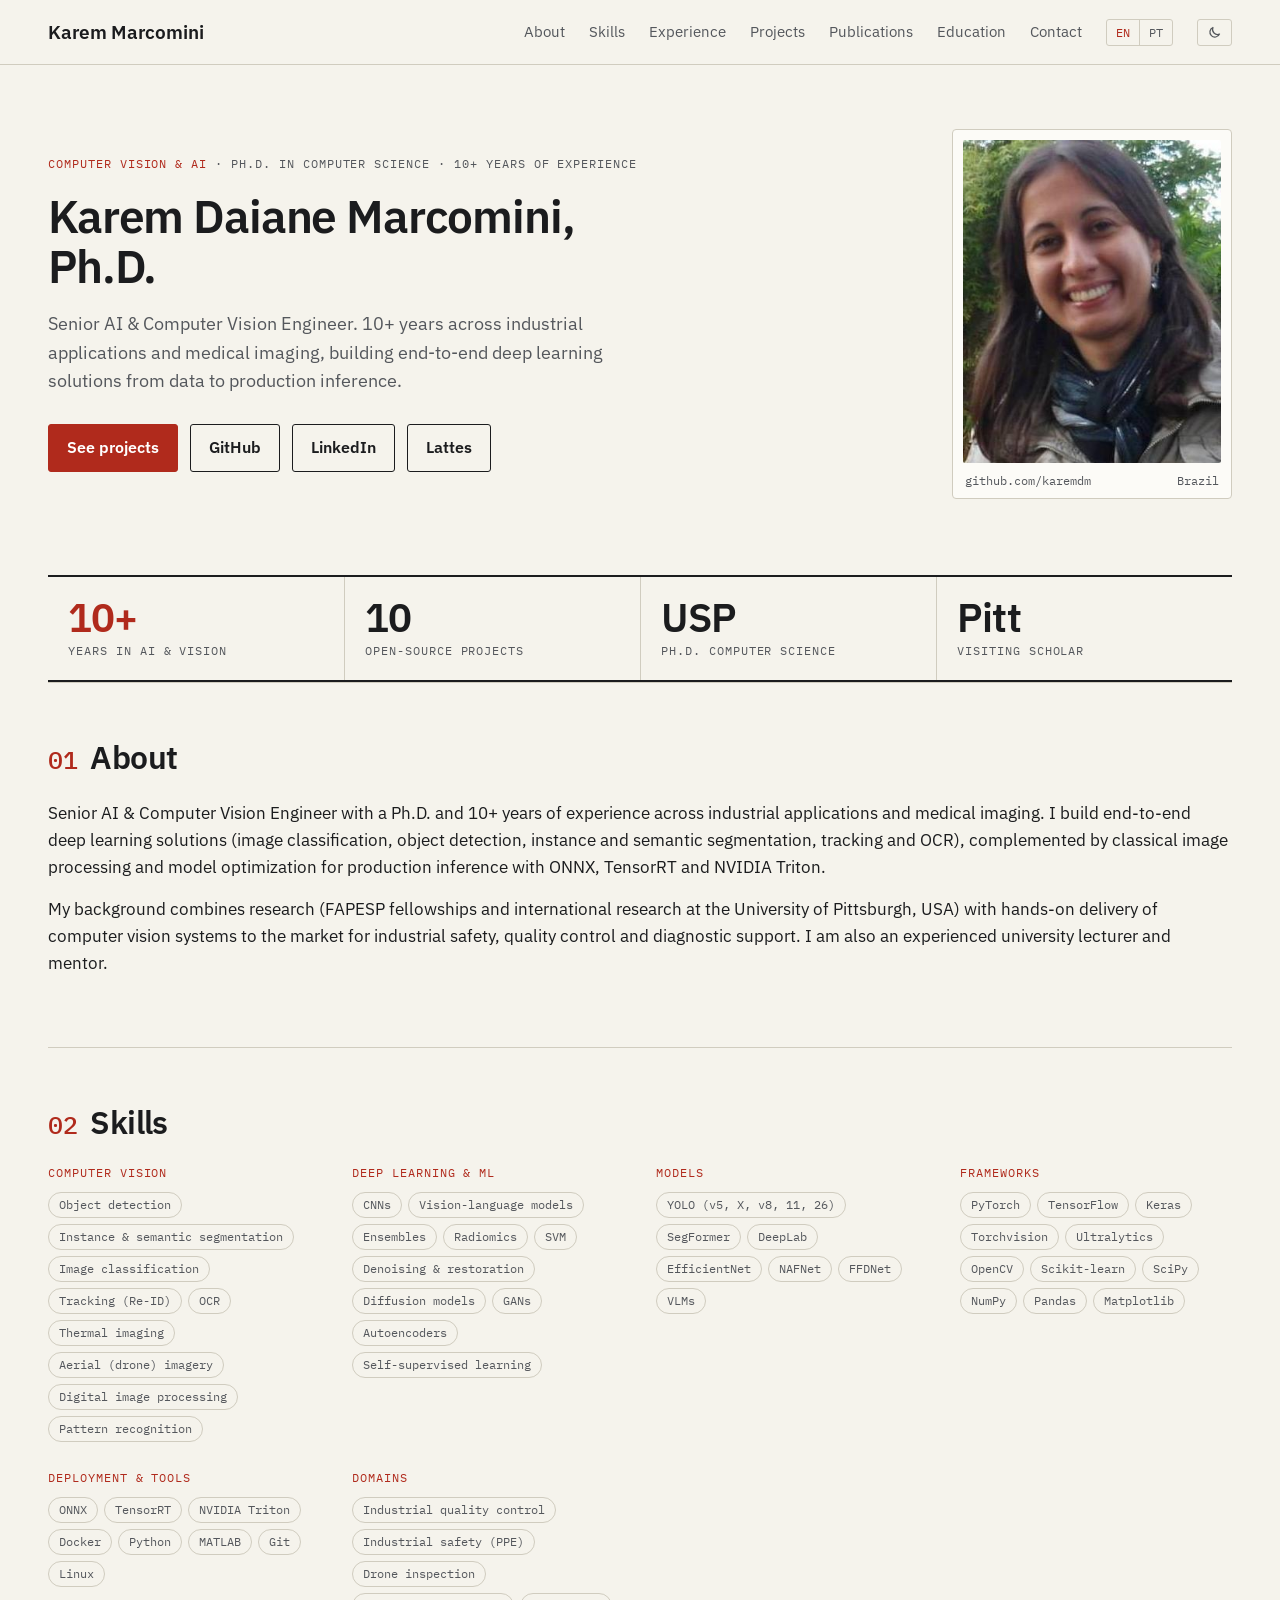
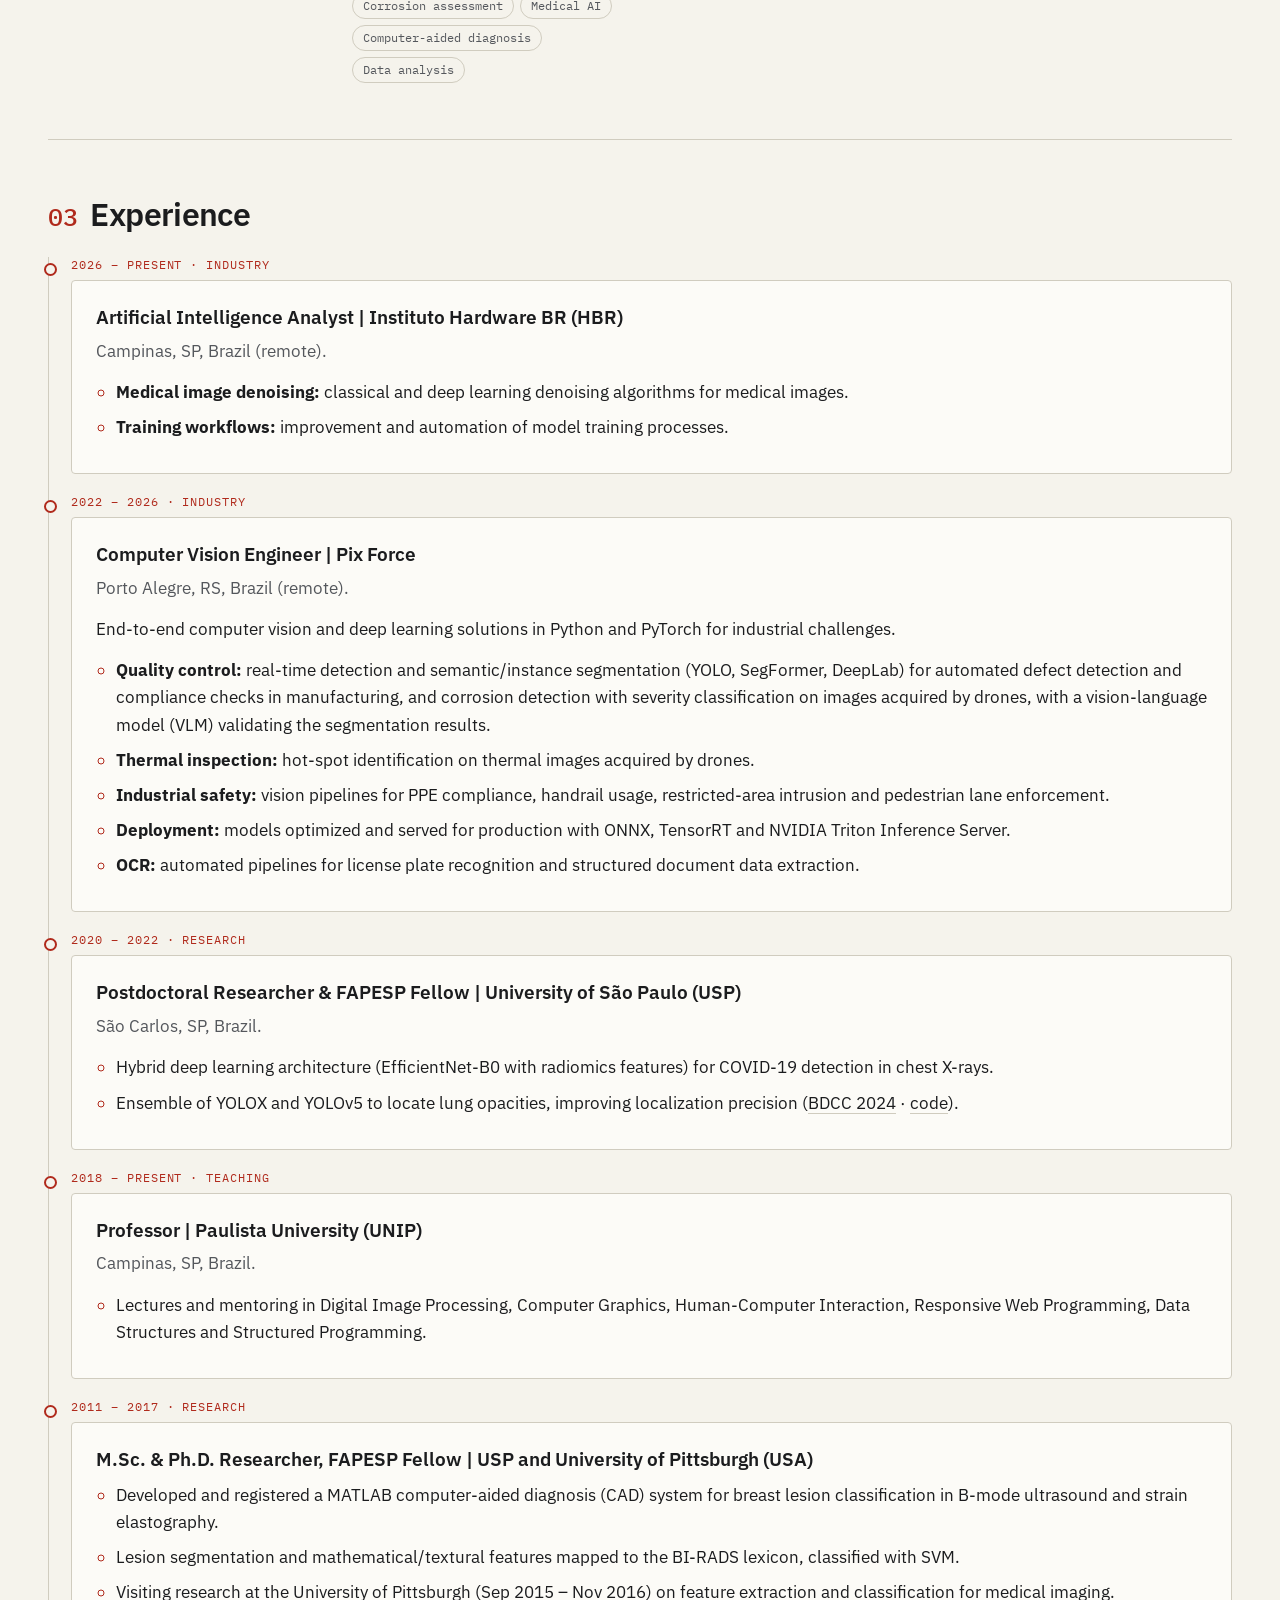
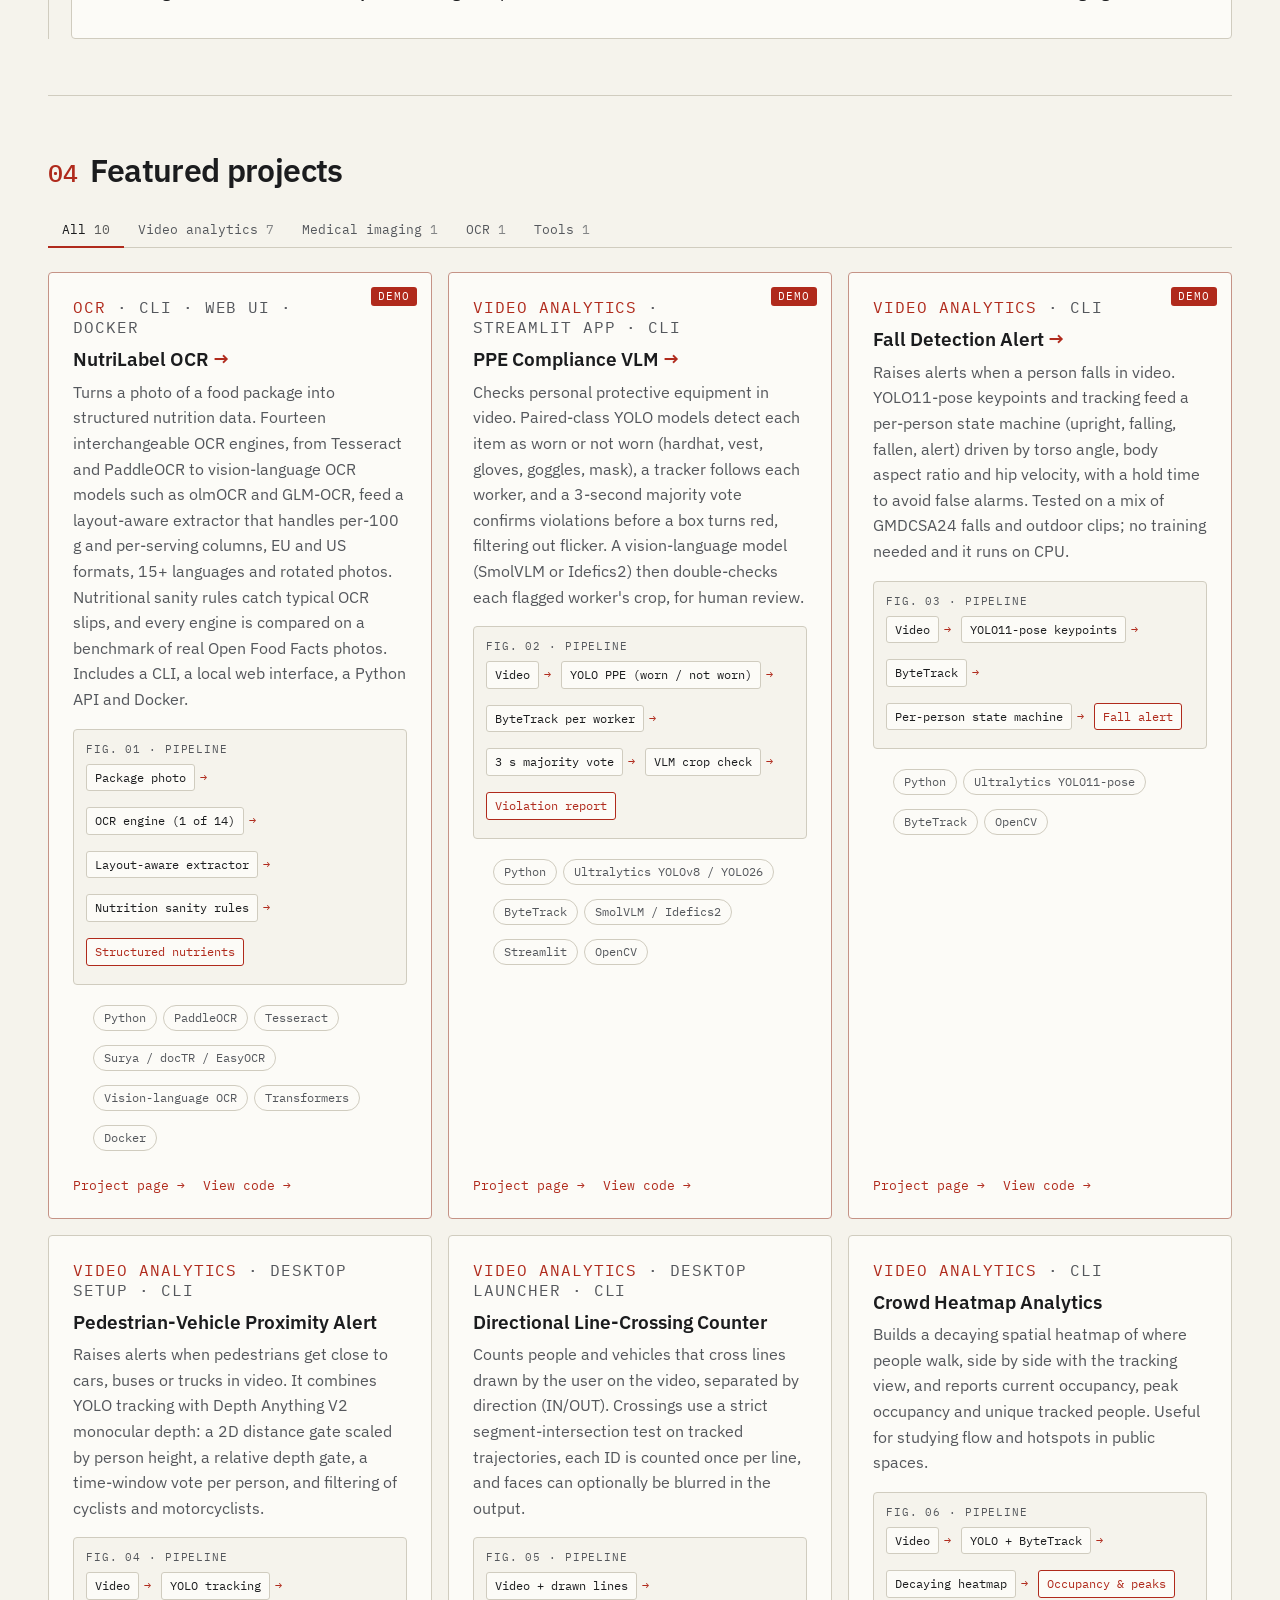
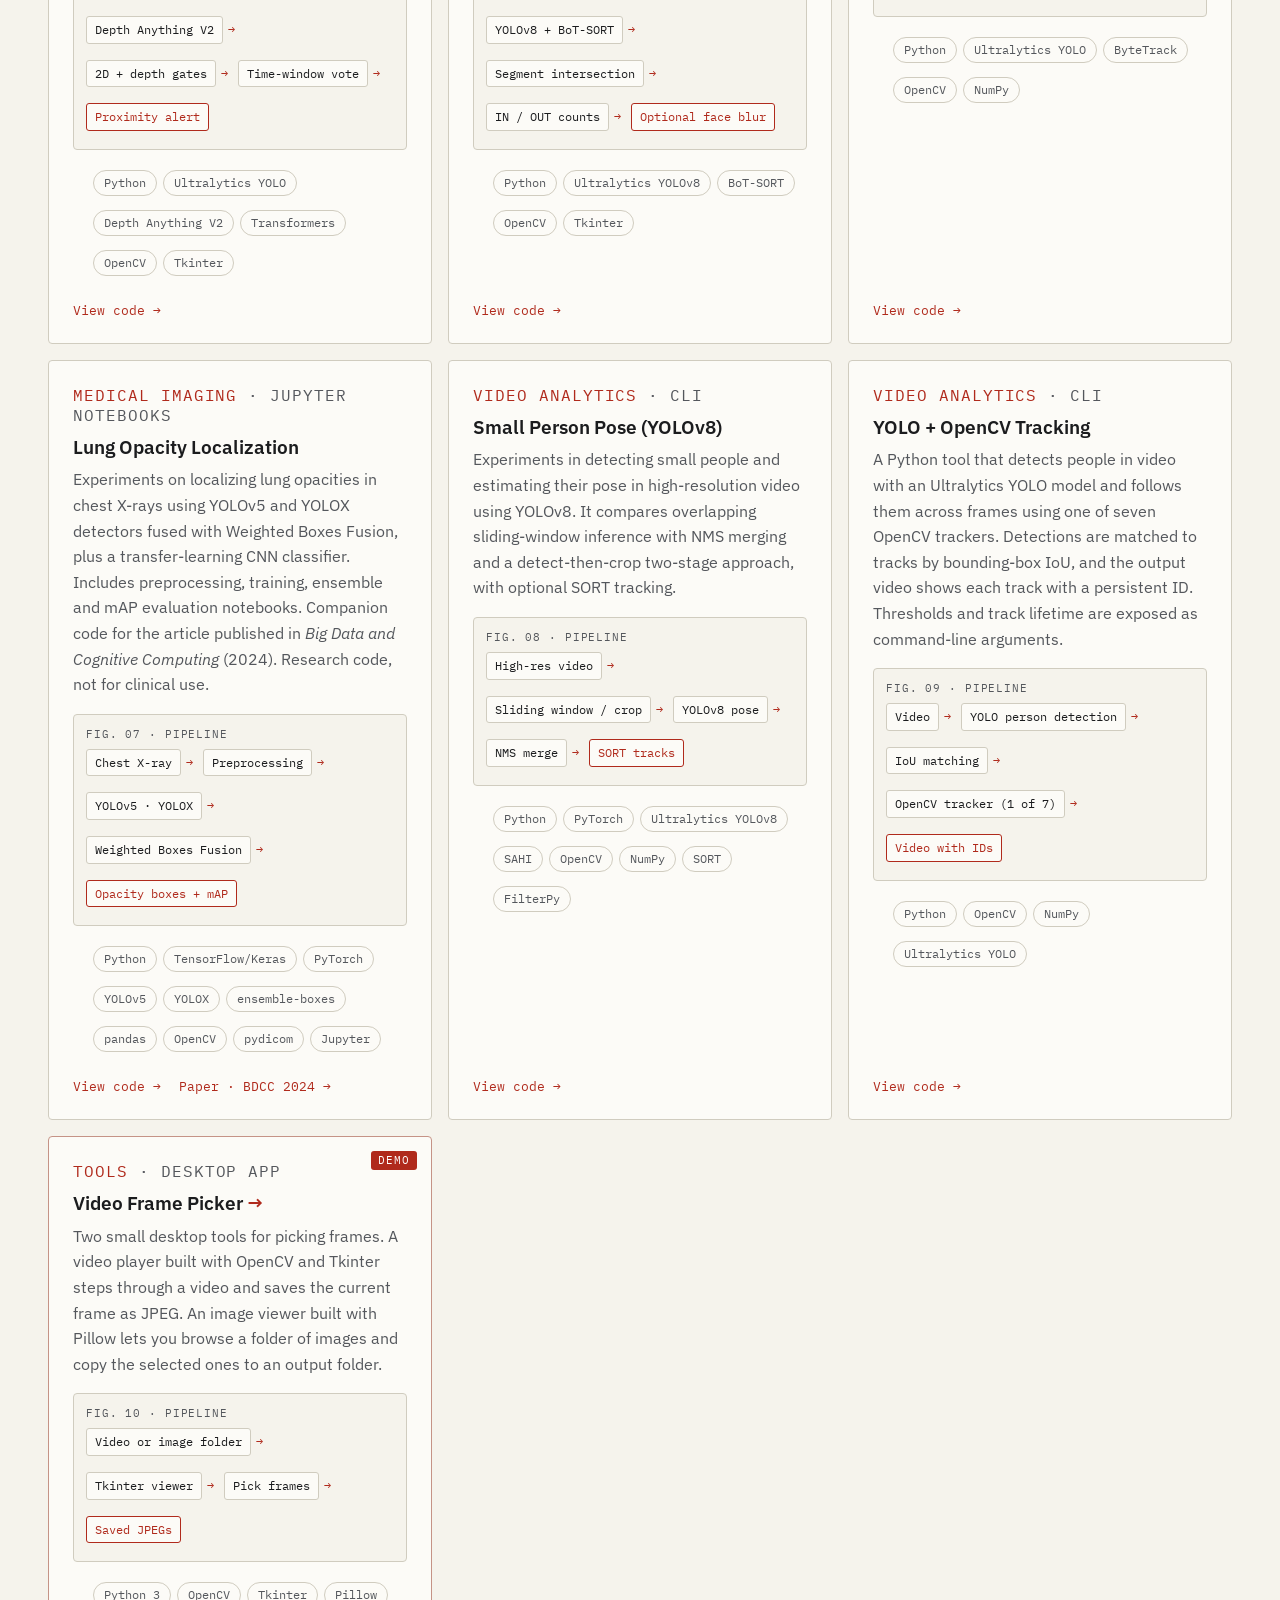
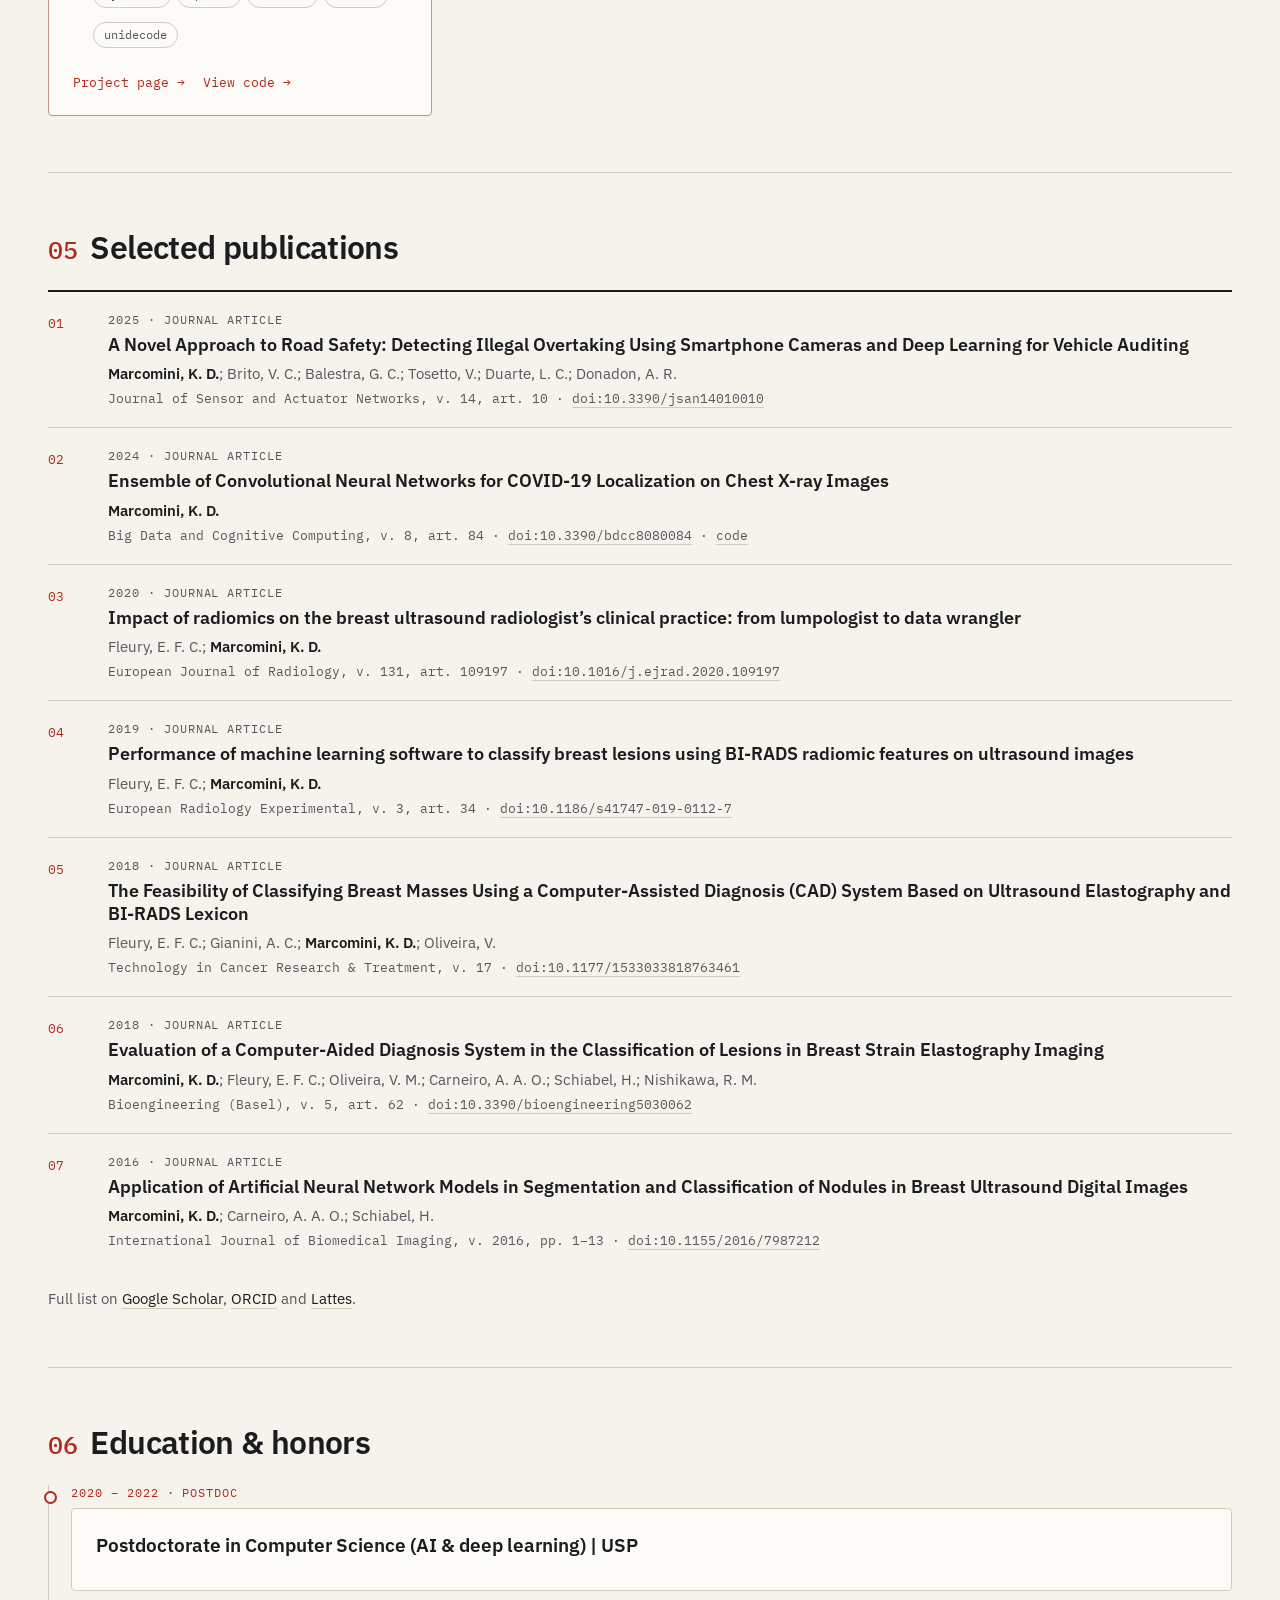
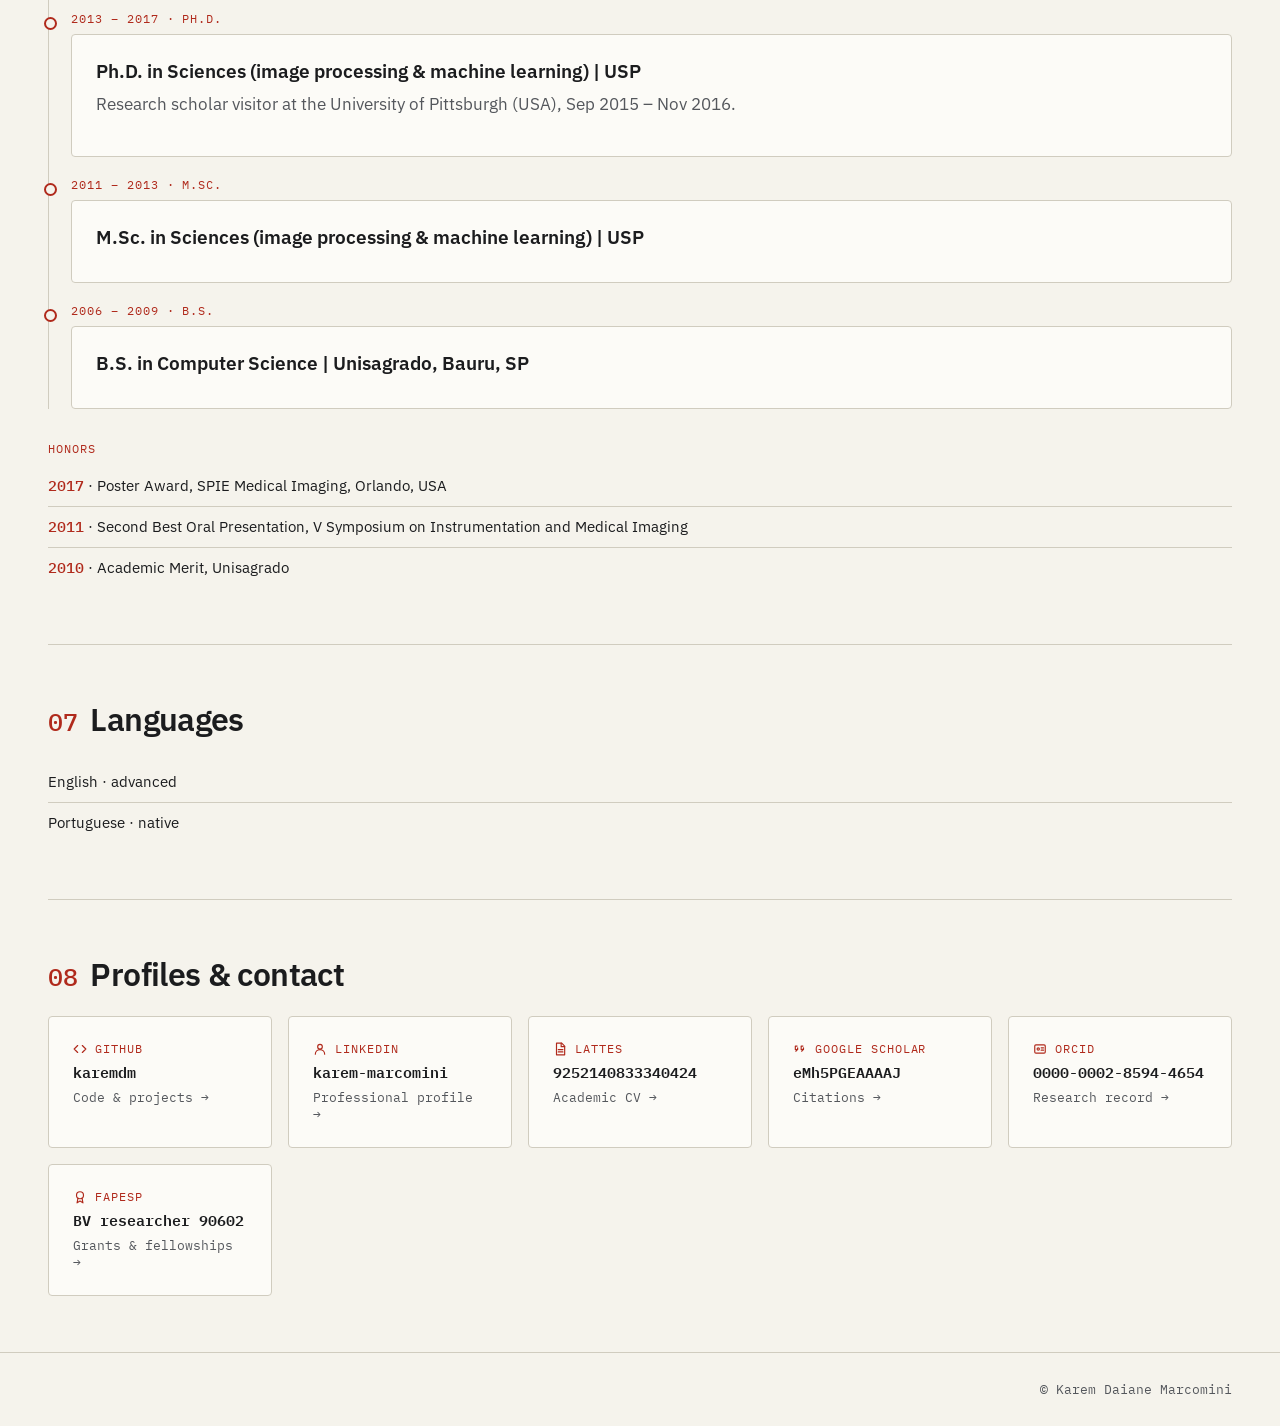
==== index.html @ 81ba6b3b "Merge pull request #45 from karemdm/feat/pixforce-vlm Pix Force: VLM validating segmentation results" ====
<!doctype html>
<html lang="en">
<head>
<meta charset="utf-8">
<meta name="viewport" content="width=device-width, initial-scale=1">
<meta name="theme-color" content="#f5f3ec">
<title>Karem Daiane Marcomini, Ph.D. | Senior AI &amp; Computer Vision Engineer</title>
<meta name="description" content="Portfolio of Karem Daiane Marcomini, Ph.D. in Computer Science: Senior AI and Computer Vision Engineer bridging academic research and industrial deep learning solutions.">
<meta property="og:type" content="website">
<meta property="og:title" content="Karem Daiane Marcomini, Ph.D. | Senior AI &amp; Computer Vision Engineer">
<meta property="og:description" content="Senior AI and Computer Vision Engineer with over 10 years of experience. End-to-end deep learning pipelines, from data processing to production deployment.">
<meta property="og:url" content="https://karemdm.github.io/">
<meta property="og:image" content="https://karemdm.github.io/assets/karem.gif">
<meta name="twitter:card" content="summary">
<link rel="alternate" hreflang="en" href="https://karemdm.github.io/">
<link rel="alternate" hreflang="pt-BR" href="https://karemdm.github.io/pt/">
<link rel="alternate" hreflang="x-default" href="https://karemdm.github.io/">
<link rel="icon" href="https://avatars.githubusercontent.com/u/72208245?v=4">
<link rel="preconnect" href="https://fonts.googleapis.com">
<link rel="preconnect" href="https://fonts.gstatic.com" crossorigin>
<link href="https://fonts.googleapis.com/css2?family=IBM+Plex+Mono:wght@400;500&family=IBM+Plex+Sans:wght@400;500;600&display=swap" rel="stylesheet">
<script>
(function(){var c='light';try{c=localStorage.getItem('kdm.theme')==='dark'?'dark':'light'}catch(e){}
document.documentElement.dataset.theme=c;})();
</script>
<link rel="stylesheet" href="assets/site.css">
</head>
<body>
<header class="site-header">
  <div class="container">
    <a class="brand" href="#top">Karem Marcomini</a>
    <nav class="primary" aria-label="Primary">
      <a href="#about">About</a>
      <a href="#skills">Skills</a>
      <a href="#experience">Experience</a>
      <a href="#projects">Projects</a>
      <a href="#publications">Publications</a>
      <a href="#education">Education</a>
      <a href="#contact">Contact</a>
    </nav>
    <div class="lang-switch"><a href="./" aria-current="page" lang="en">EN</a><a href="pt/" lang="pt-BR" hreflang="pt-BR">PT</a></div>
    <div class="theme-switch" role="group" aria-label="Color theme">
      <button type="button" data-choice="light" aria-label="Light theme" title="Light theme"><svg viewBox="0 0 24 24" width="15" height="15" aria-hidden="true" fill="none" stroke="currentColor" stroke-width="2" stroke-linecap="round"><circle cx="12" cy="12" r="4"/><path d="M12 2v2M12 20v2M4.9 4.9l1.4 1.4M17.7 17.7l1.4 1.4M2 12h2M20 12h2M4.9 19.1l1.4-1.4M17.7 6.3l1.4-1.4"/></svg></button>
      <button type="button" data-choice="dark" aria-label="Dark theme" title="Dark theme"><svg viewBox="0 0 24 24" width="15" height="15" aria-hidden="true" fill="none" stroke="currentColor" stroke-width="2" stroke-linejoin="round"><path d="M20 14.5A8 8 0 0 1 9.5 4a8 8 0 1 0 10.5 10.5z"/></svg></button>
    </div>
  </div>
</header>

<main id="top" class="container">
  <div class="hero">
    <div>
      <p class="meta"><span>Computer Vision &amp; AI</span><span>Ph.D. in Computer Science</span><span>10+ years of experience</span></p>
      <h1>Karem Daiane Marcomini, Ph.D.</h1>
      <p class="lede">Senior AI &amp; Computer Vision Engineer. 10+ years across industrial applications and medical imaging, building end-to-end deep learning solutions from data to production inference.</p>
      <div class="btns">
        <a class="button button-primary" href="#projects">See projects</a>
        <a class="button" href="https://github.com/karemdm" rel="noopener">GitHub</a>
        <a class="button" href="https://www.linkedin.com/in/karem-marcomini/?locale=en_US" rel="noopener">LinkedIn</a>
        <a class="button" href="http://lattes.cnpq.br/9252140833340424" rel="noopener">Lattes</a>
      </div>
    </div>
    <figure class="portrait">
      <img src="assets/karem.gif" alt="Portrait of Karem Daiane Marcomini" width="332" height="472">
      <figcaption><span>github.com/karemdm</span><span>Brazil</span></figcaption>
    </figure>
  </div>

  <dl class="stats">
    <div><dt>Years in AI &amp; vision</dt><dd>10+</dd></div>
    <div><dt>Open-source projects</dt><dd>10</dd></div>
    <div><dt>Ph.D. Computer Science</dt><dd>USP</dd></div>
    <div><dt>Visiting scholar</dt><dd>Pitt</dd></div>
  </dl>

    <section id="about" class="section" aria-labelledby="about-h">
      <div>
      <h2 id="about-h"><span class="sec-n">01</span>About</h2>
      <p>Senior AI &amp; Computer Vision Engineer with a Ph.D. and 10+ years of experience across industrial applications and medical imaging. I build end-to-end deep learning solutions (image classification, object detection, instance and semantic segmentation, tracking and OCR), complemented by classical image processing and model optimization for production inference with ONNX, TensorRT and NVIDIA Triton.</p>
      <p>My background combines research (FAPESP fellowships and international research at the University of Pittsburgh, USA) with hands-on delivery of computer vision systems to the market for industrial safety, quality control and diagnostic support. I am also an experienced university lecturer and mentor.</p>
      </div>
    </section>

    <section id="skills" class="section" aria-labelledby="skills-h">
      <div>
      <h2 id="skills-h"><span class="sec-n">02</span>Skills</h2>
      <div class="skills">
      <div class="skill-group">
        <h3>Computer vision</h3>
        <ul class="chips"><li>Object detection</li><li>Instance &amp; semantic segmentation</li><li>Image classification</li><li>Tracking (Re-ID)</li><li>OCR</li><li>Thermal imaging</li><li>Aerial (drone) imagery</li><li>Digital image processing</li><li>Pattern recognition</li></ul>
      </div>
      <div class="skill-group">
        <h3>Deep learning &amp; ML</h3>
        <ul class="chips"><li>CNNs</li><li>Vision-language models</li><li>Ensembles</li><li>Radiomics</li><li>SVM</li><li>Denoising &amp; restoration</li><li>Diffusion models</li><li>GANs</li><li>Autoencoders</li><li>Self-supervised learning</li></ul>
      </div>
      <div class="skill-group">
        <h3>Models</h3>
        <ul class="chips"><li>YOLO (v5, X, v8, 11, 26)</li><li>SegFormer</li><li>DeepLab</li><li>EfficientNet</li><li>NAFNet</li><li>FFDNet</li><li>VLMs</li></ul>
      </div>
      <div class="skill-group">
        <h3>Frameworks</h3>
        <ul class="chips"><li>PyTorch</li><li>TensorFlow</li><li>Keras</li><li>Torchvision</li><li>Ultralytics</li><li>OpenCV</li><li>Scikit-learn</li><li>SciPy</li><li>NumPy</li><li>Pandas</li><li>Matplotlib</li></ul>
      </div>
      <div class="skill-group">
        <h3>Deployment &amp; tools</h3>
        <ul class="chips"><li>ONNX</li><li>TensorRT</li><li>NVIDIA Triton</li><li>Docker</li><li>Python</li><li>MATLAB</li><li>Git</li><li>Linux</li></ul>
      </div>
      <div class="skill-group">
        <h3>Domains</h3>
        <ul class="chips"><li>Industrial quality control</li><li>Industrial safety (PPE)</li><li>Drone inspection</li><li>Corrosion assessment</li><li>Medical AI</li><li>Computer-aided diagnosis</li><li>Data analysis</li></ul>
      </div>
      </div>
      </div>
    </section>

    <section id="experience" class="section" aria-labelledby="exp-h">
      <div>
      <h2 id="exp-h"><span class="sec-n">03</span>Experience</h2>
      <ol class="timeline">
      <li><span class="tl-kind">2026 – present · Industry</span><article class="card">
        <h3>Artificial Intelligence Analyst | Instituto Hardware BR (HBR)</h3>
        <p class="muted">Campinas, SP, Brazil (remote).</p>
        <ul>
          <li><strong>Medical image denoising:</strong> classical and deep learning denoising algorithms for medical images.</li>
          <li><strong>Training workflows:</strong> improvement and automation of model training processes.</li>
        </ul>
      </article></li>
      <li><span class="tl-kind">2022 – 2026 · Industry</span><article class="card">
        <h3>Computer Vision Engineer | Pix Force</h3>
        <p class="muted">Porto Alegre, RS, Brazil (remote).</p>
        <p>End-to-end computer vision and deep learning solutions in Python and PyTorch for industrial challenges.</p>
        <ul>
          <li><strong>Quality control:</strong> real-time detection and semantic/instance segmentation (YOLO, SegFormer, DeepLab) for automated defect detection and compliance checks in manufacturing, and corrosion detection with severity classification on images acquired by drones, with a vision-language model (VLM) validating the segmentation results.</li>
          <li><strong>Thermal inspection:</strong> hot-spot identification on thermal images acquired by drones.</li>
          <li><strong>Industrial safety:</strong> vision pipelines for PPE compliance, handrail usage, restricted-area intrusion and pedestrian lane enforcement.</li>
          <li><strong>Deployment:</strong> models optimized and served for production with ONNX, TensorRT and NVIDIA Triton Inference Server.</li>
          <li><strong>OCR:</strong> automated pipelines for license plate recognition and structured document data extraction.</li>
        </ul>
      </article></li>
      <li><span class="tl-kind">2020 – 2022 · Research</span><article class="card">
        <h3>Postdoctoral Researcher &amp; FAPESP Fellow | University of São Paulo (USP)</h3>
        <p class="muted">São Carlos, SP, Brazil.</p>
        <ul>
          <li>Hybrid deep learning architecture (EfficientNet-B0 with radiomics features) for COVID-19 detection in chest X-rays.</li>
          <li>Ensemble of YOLOX and YOLOv5 to locate lung opacities, improving localization precision (<a href="https://doi.org/10.3390/bdcc8080084" rel="noopener">BDCC 2024</a> · <a href="https://github.com/karemdm/lung-opacity-localization" rel="noopener">code</a>).</li>
        </ul>
      </article></li>
      <li><span class="tl-kind">2018 – present · Teaching</span><article class="card">
        <h3>Professor | Paulista University (UNIP)</h3>
        <p class="muted">Campinas, SP, Brazil.</p>
        <ul>
          <li>Lectures and mentoring in Digital Image Processing, Computer Graphics, Human-Computer Interaction, Responsive Web Programming, Data Structures and Structured Programming.</li>
        </ul>
      </article></li>
      <li><span class="tl-kind">2011 – 2017 · Research</span><article class="card">
        <h3>M.Sc. &amp; Ph.D. Researcher, FAPESP Fellow | USP and University of Pittsburgh (USA)</h3>
        <ul>
          <li>Developed and registered a MATLAB computer-aided diagnosis (CAD) system for breast lesion classification in B-mode ultrasound and strain elastography.</li>
          <li>Lesion segmentation and mathematical/textural features mapped to the BI-RADS lexicon, classified with SVM.</li>
          <li>Visiting research at the University of Pittsburgh (Sep 2015 – Nov 2016) on feature extraction and classification for medical imaging.</li>
        </ul>
      </article></li>
      </ol>
      </div>
    </section>

    <section id="projects" class="section" aria-labelledby="proj-h">
      <div>
      <h2 id="proj-h"><span class="sec-n">04</span>Featured projects</h2>
      <div class="filters" role="group" aria-label="Filter projects" hidden>
        <button type="button" data-filter="all" aria-pressed="true">All <span>10</span></button>
        <button type="button" data-filter="video" aria-pressed="false">Video analytics <span>7</span></button>
        <button type="button" data-filter="medical" aria-pressed="false">Medical imaging <span>1</span></button>
        <button type="button" data-filter="ocr" aria-pressed="false">OCR <span>1</span></button>
        <button type="button" data-filter="tools" aria-pressed="false">Tools <span>1</span></button>
      </div>
      <div class="grid">
        <article class="card" data-cat="ocr">
          <p class="card-meta"><span>OCR</span><span>CLI · web UI · Docker</span></p>
          <h3><a class="card-title" href="projects/nutrilabel-ocr/">NutriLabel OCR</a></h3>
          <p>Turns a photo of a food package into structured nutrition data. Fourteen interchangeable OCR engines, from Tesseract and PaddleOCR to vision-language OCR models such as olmOCR and GLM-OCR, feed a layout-aware extractor that handles per-100 g and per-serving columns, EU and US formats, 15+ languages and rotated photos. Nutritional sanity rules catch typical OCR slips, and every engine is compared on a benchmark of real Open Food Facts photos. Includes a CLI, a local web interface, a Python API and Docker.</p>
          <figure class="flow"><figcaption>Fig. 01 · pipeline</figcaption><ol><li>Package photo</li><li>OCR engine (1 of 14)</li><li>Layout-aware extractor</li><li>Nutrition sanity rules</li><li>Structured nutrients</li></ol></figure>
          <ul class="chips"><li>Python</li><li>PaddleOCR</li><li>Tesseract</li><li>Surya / docTR / EasyOCR</li><li>Vision-language OCR</li><li>Transformers</li><li>Docker</li></ul>
          <p class="links"><a class="link" href="projects/nutrilabel-ocr/">Project page →</a><a class="link" href="https://github.com/karemdm/nutrilabel-ocr" rel="noopener">View code &rarr;</a></p>
        </article>
        <article class="card" data-cat="video">
          <p class="card-meta"><span>Video analytics</span><span>Streamlit app · CLI</span></p>
          <h3><a class="card-title" href="projects/ppe-compliance-vlm/">PPE Compliance VLM</a></h3>
          <p>Checks personal protective equipment in video. Paired-class YOLO models detect each item as worn or not worn (hardhat, vest, gloves, goggles, mask), a tracker follows each worker, and a 3-second majority vote confirms violations before a box turns red, filtering out flicker. A vision-language model (SmolVLM or Idefics2) then double-checks each flagged worker's crop, for human review.</p>
          <figure class="flow"><figcaption>Fig. 02 · pipeline</figcaption><ol><li>Video</li><li>YOLO PPE (worn / not worn)</li><li>ByteTrack per worker</li><li>3 s majority vote</li><li>VLM crop check</li><li>Violation report</li></ol></figure>
          <ul class="chips"><li>Python</li><li>Ultralytics YOLOv8 / YOLO26</li><li>ByteTrack</li><li>SmolVLM / Idefics2</li><li>Streamlit</li><li>OpenCV</li></ul>
          <p class="links"><a class="link" href="projects/ppe-compliance-vlm/">Project page →</a><a class="link" href="https://github.com/karemdm/ppe-compliance-vlm" rel="noopener">View code &rarr;</a></p>
        </article>
        <article class="card" data-cat="video">
          <p class="card-meta"><span>Video analytics</span><span>CLI</span></p>
          <h3><a class="card-title" href="projects/fall-detection-alert/">Fall Detection Alert</a></h3>
          <p>Raises alerts when a person falls in video. YOLO11-pose keypoints and tracking feed a per-person state machine (upright, falling, fallen, alert) driven by torso angle, body aspect ratio and hip velocity, with a hold time to avoid false alarms. Tested on a mix of GMDCSA24 falls and outdoor clips; no training needed and it runs on CPU.</p>
          <figure class="flow"><figcaption>Fig. 03 · pipeline</figcaption><ol><li>Video</li><li>YOLO11-pose keypoints</li><li>ByteTrack</li><li>Per-person state machine</li><li>Fall alert</li></ol></figure>
          <ul class="chips"><li>Python</li><li>Ultralytics YOLO11-pose</li><li>ByteTrack</li><li>OpenCV</li></ul>
          <p class="links"><a class="link" href="projects/fall-detection-alert/">Project page →</a><a class="link" href="https://github.com/karemdm/fall-detection-alert" rel="noopener">View code &rarr;</a></p>
        </article>
        <article class="card" data-cat="video">
          <p class="card-meta"><span>Video analytics</span><span>Desktop setup · CLI</span></p>
          <h3>Pedestrian-Vehicle Proximity Alert</h3>
          <p>Raises alerts when pedestrians get close to cars, buses or trucks in video. It combines YOLO tracking with Depth Anything V2 monocular depth: a 2D distance gate scaled by person height, a relative depth gate, a time-window vote per person, and filtering of cyclists and motorcyclists.</p>
          <figure class="flow"><figcaption>Fig. 04 · pipeline</figcaption><ol><li>Video</li><li>YOLO tracking</li><li>Depth Anything V2</li><li>2D + depth gates</li><li>Time-window vote</li><li>Proximity alert</li></ol></figure>
          <ul class="chips"><li>Python</li><li>Ultralytics YOLO</li><li>Depth Anything V2</li><li>Transformers</li><li>OpenCV</li><li>Tkinter</li></ul>
          <a class="link" href="https://github.com/karemdm/pedestrian-vehicle-proximity-alert" rel="noopener">View code &rarr;</a>
        </article>
        <article class="card" data-cat="video">
          <p class="card-meta"><span>Video analytics</span><span>Desktop launcher · CLI</span></p>
          <h3>Directional Line-Crossing Counter</h3>
          <p>Counts people and vehicles that cross lines drawn by the user on the video, separated by direction (IN/OUT). Crossings use a strict segment-intersection test on tracked trajectories, each ID is counted once per line, and faces can optionally be blurred in the output.</p>
          <figure class="flow"><figcaption>Fig. 05 · pipeline</figcaption><ol><li>Video + drawn lines</li><li>YOLOv8 + BoT-SORT</li><li>Segment intersection</li><li>IN / OUT counts</li><li>Optional face blur</li></ol></figure>
          <ul class="chips"><li>Python</li><li>Ultralytics YOLOv8</li><li>BoT-SORT</li><li>OpenCV</li><li>Tkinter</li></ul>
          <a class="link" href="https://github.com/karemdm/directional-line-crossing-counter" rel="noopener">View code &rarr;</a>
        </article>
        <article class="card" data-cat="video">
          <p class="card-meta"><span>Video analytics</span><span>CLI</span></p>
          <h3>Crowd Heatmap Analytics</h3>
          <p>Builds a decaying spatial heatmap of where people walk, side by side with the tracking view, and reports current occupancy, peak occupancy and unique tracked people. Useful for studying flow and hotspots in public spaces.</p>
          <figure class="flow"><figcaption>Fig. 06 · pipeline</figcaption><ol><li>Video</li><li>YOLO + ByteTrack</li><li>Decaying heatmap</li><li>Occupancy &amp; peaks</li></ol></figure>
          <ul class="chips"><li>Python</li><li>Ultralytics YOLO</li><li>ByteTrack</li><li>OpenCV</li><li>NumPy</li></ul>
          <a class="link" href="https://github.com/karemdm/crowd-heatmap-analytics" rel="noopener">View code &rarr;</a>
        </article>
        <article class="card" data-cat="medical">
          <p class="card-meta"><span>Medical imaging</span><span>Jupyter notebooks</span></p>
          <h3>Lung Opacity Localization</h3>
          <p>Experiments on localizing lung opacities in chest X-rays using YOLOv5 and YOLOX detectors fused with Weighted Boxes Fusion, plus a transfer-learning CNN classifier. Includes preprocessing, training, ensemble and mAP evaluation notebooks. Companion code for the article published in <em>Big Data and Cognitive Computing</em> (2024). Research code, not for clinical use.</p>
          <figure class="flow"><figcaption>Fig. 07 · pipeline</figcaption><ol><li>Chest X-ray</li><li>Preprocessing</li><li>YOLOv5 · YOLOX</li><li>Weighted Boxes Fusion</li><li>Opacity boxes + mAP</li></ol></figure>
          <ul class="chips"><li>Python</li><li>TensorFlow/Keras</li><li>PyTorch</li><li>YOLOv5</li><li>YOLOX</li><li>ensemble-boxes</li><li>pandas</li><li>OpenCV</li><li>pydicom</li><li>Jupyter</li></ul>
          <p class="links"><a class="link" href="https://github.com/karemdm/lung-opacity-localization" rel="noopener">View code &rarr;</a><a class="link" href="https://doi.org/10.3390/bdcc8080084" rel="noopener">Paper · BDCC 2024 &rarr;</a></p>
        </article>
        <article class="card" data-cat="video">
          <p class="card-meta"><span>Video analytics</span><span>CLI</span></p>
          <h3>Small Person Pose (YOLOv8)</h3>
          <p>Experiments in detecting small people and estimating their pose in high-resolution video using YOLOv8. It compares overlapping sliding-window inference with NMS merging and a detect-then-crop two-stage approach, with optional SORT tracking.</p>
          <figure class="flow"><figcaption>Fig. 08 · pipeline</figcaption><ol><li>High-res video</li><li>Sliding window / crop</li><li>YOLOv8 pose</li><li>NMS merge</li><li>SORT tracks</li></ol></figure>
          <ul class="chips"><li>Python</li><li>PyTorch</li><li>Ultralytics YOLOv8</li><li>SAHI</li><li>OpenCV</li><li>NumPy</li><li>SORT</li><li>FilterPy</li></ul>
          <a class="link" href="https://github.com/karemdm/small-person-pose-yolov8" rel="noopener">View code &rarr;</a>
        </article>
        <article class="card" data-cat="video">
          <p class="card-meta"><span>Video analytics</span><span>CLI</span></p>
          <h3>YOLO + OpenCV Tracking</h3>
          <p>A Python tool that detects people in video with an Ultralytics YOLO model and follows them across frames using one of seven OpenCV trackers. Detections are matched to tracks by bounding-box IoU, and the output video shows each track with a persistent ID. Thresholds and track lifetime are exposed as command-line arguments.</p>
          <figure class="flow"><figcaption>Fig. 09 · pipeline</figcaption><ol><li>Video</li><li>YOLO person detection</li><li>IoU matching</li><li>OpenCV tracker (1 of 7)</li><li>Video with IDs</li></ol></figure>
          <ul class="chips"><li>Python</li><li>OpenCV</li><li>NumPy</li><li>Ultralytics YOLO</li></ul>
          <a class="link" href="https://github.com/karemdm/yolo-opencv-tracking" rel="noopener">View code &rarr;</a>
        </article>
        <article class="card" data-cat="tools">
          <p class="card-meta"><span>Tools</span><span>Desktop app</span></p>
          <h3><a class="card-title" href="projects/video-frame-picker/">Video Frame Picker</a></h3>
          <p>Two small desktop tools for picking frames. A video player built with OpenCV and Tkinter steps through a video and saves the current frame as JPEG. An image viewer built with Pillow lets you browse a folder of images and copy the selected ones to an output folder.</p>
          <figure class="flow"><figcaption>Fig. 10 · pipeline</figcaption><ol><li>Video or image folder</li><li>Tkinter viewer</li><li>Pick frames</li><li>Saved JPEGs</li></ol></figure>
          <ul class="chips"><li>Python 3</li><li>OpenCV</li><li>Tkinter</li><li>Pillow</li><li>unidecode</li></ul>
          <p class="links"><a class="link" href="projects/video-frame-picker/">Project page →</a><a class="link" href="https://github.com/karemdm/video-frame-picker" rel="noopener">View code &rarr;</a></p>
        </article>
      </div>
      </div>
    </section>

    <section id="publications" class="section" aria-labelledby="pub-h">
      <div>
      <h2 id="pub-h"><span class="sec-n">05</span>Selected publications</h2>
      <ol class="pubs">
        <li>
          <span class="pub-n">01</span>
          <div>
            <p class="pub-meta"><span>2025</span><span>Journal article</span></p>
            <h3><a href="https://doi.org/10.3390/jsan14010010" rel="noopener">A Novel Approach to Road Safety: Detecting Illegal Overtaking Using Smartphone Cameras and Deep Learning for Vehicle Auditing</a></h3>
            <p class="pub-authors"><b>Marcomini, K. D.</b>; Brito, V. C.; Balestra, G. C.; Tosetto, V.; Duarte, L. C.; Donadon, A. R.</p>
            <p class="pub-venue">Journal of Sensor and Actuator Networks, v. 14, art. 10 · <a href="https://doi.org/10.3390/jsan14010010" rel="noopener">doi:10.3390/jsan14010010</a></p>
          </div>
        </li>
        <li>
          <span class="pub-n">02</span>
          <div>
            <p class="pub-meta"><span>2024</span><span>Journal article</span></p>
            <h3><a href="https://doi.org/10.3390/bdcc8080084" rel="noopener">Ensemble of Convolutional Neural Networks for COVID-19 Localization on Chest X-ray Images</a></h3>
            <p class="pub-authors"><b>Marcomini, K. D.</b></p>
            <p class="pub-venue">Big Data and Cognitive Computing, v. 8, art. 84 · <a href="https://doi.org/10.3390/bdcc8080084" rel="noopener">doi:10.3390/bdcc8080084</a> · <a href="https://github.com/karemdm/lung-opacity-localization" rel="noopener">code</a></p>
          </div>
        </li>
        <li>
          <span class="pub-n">03</span>
          <div>
            <p class="pub-meta"><span>2020</span><span>Journal article</span></p>
            <h3><a href="https://doi.org/10.1016/j.ejrad.2020.109197" rel="noopener">Impact of radiomics on the breast ultrasound radiologist’s clinical practice: from lumpologist to data wrangler</a></h3>
            <p class="pub-authors">Fleury, E. F. C.; <b>Marcomini, K. D.</b></p>
            <p class="pub-venue">European Journal of Radiology, v. 131, art. 109197 · <a href="https://doi.org/10.1016/j.ejrad.2020.109197" rel="noopener">doi:10.1016/j.ejrad.2020.109197</a></p>
          </div>
        </li>
        <li>
          <span class="pub-n">04</span>
          <div>
            <p class="pub-meta"><span>2019</span><span>Journal article</span></p>
            <h3><a href="https://doi.org/10.1186/s41747-019-0112-7" rel="noopener">Performance of machine learning software to classify breast lesions using BI-RADS radiomic features on ultrasound images</a></h3>
            <p class="pub-authors">Fleury, E. F. C.; <b>Marcomini, K. D.</b></p>
            <p class="pub-venue">European Radiology Experimental, v. 3, art. 34 · <a href="https://doi.org/10.1186/s41747-019-0112-7" rel="noopener">doi:10.1186/s41747-019-0112-7</a></p>
          </div>
        </li>
        <li>
          <span class="pub-n">05</span>
          <div>
            <p class="pub-meta"><span>2018</span><span>Journal article</span></p>
            <h3><a href="https://doi.org/10.1177/1533033818763461" rel="noopener">The Feasibility of Classifying Breast Masses Using a Computer-Assisted Diagnosis (CAD) System Based on Ultrasound Elastography and BI-RADS Lexicon</a></h3>
            <p class="pub-authors">Fleury, E. F. C.; Gianini, A. C.; <b>Marcomini, K. D.</b>; Oliveira, V.</p>
            <p class="pub-venue">Technology in Cancer Research &amp; Treatment, v. 17 · <a href="https://doi.org/10.1177/1533033818763461" rel="noopener">doi:10.1177/1533033818763461</a></p>
          </div>
        </li>
        <li>
          <span class="pub-n">06</span>
          <div>
            <p class="pub-meta"><span>2018</span><span>Journal article</span></p>
            <h3><a href="https://doi.org/10.3390/bioengineering5030062" rel="noopener">Evaluation of a Computer-Aided Diagnosis System in the Classification of Lesions in Breast Strain Elastography Imaging</a></h3>
            <p class="pub-authors"><b>Marcomini, K. D.</b>; Fleury, E. F. C.; Oliveira, V. M.; Carneiro, A. A. O.; Schiabel, H.; Nishikawa, R. M.</p>
            <p class="pub-venue">Bioengineering (Basel), v. 5, art. 62 · <a href="https://doi.org/10.3390/bioengineering5030062" rel="noopener">doi:10.3390/bioengineering5030062</a></p>
          </div>
        </li>
        <li>
          <span class="pub-n">07</span>
          <div>
            <p class="pub-meta"><span>2016</span><span>Journal article</span></p>
            <h3><a href="https://doi.org/10.1155/2016/7987212" rel="noopener">Application of Artificial Neural Network Models in Segmentation and Classification of Nodules in Breast Ultrasound Digital Images</a></h3>
            <p class="pub-authors"><b>Marcomini, K. D.</b>; Carneiro, A. A. O.; Schiabel, H.</p>
            <p class="pub-venue">International Journal of Biomedical Imaging, v. 2016, pp. 1–13 · <a href="https://doi.org/10.1155/2016/7987212" rel="noopener">doi:10.1155/2016/7987212</a></p>
          </div>
        </li>
      </ol>
      <p class="pub-more">Full list on <a href="https://scholar.google.com/citations?user=eMh5PGEAAAAJ" rel="noopener">Google Scholar</a>, <a href="https://orcid.org/0000-0002-8594-4654" rel="noopener">ORCID</a> and <a href="http://lattes.cnpq.br/9252140833340424" rel="noopener">Lattes</a>.</p>
      </div>
    </section>

    <section id="education" class="section" aria-labelledby="edu-h">
      <div>
      <h2 id="edu-h"><span class="sec-n">06</span>Education &amp; honors</h2>
      <ol class="timeline">
      <li><span class="tl-kind">2020 – 2022 · Postdoc</span><article class="card">
        <h3>Postdoctorate in Computer Science (AI &amp; deep learning) | USP</h3>
      </article></li>
      <li><span class="tl-kind">2013 – 2017 · Ph.D.</span><article class="card">
        <h3>Ph.D. in Sciences (image processing &amp; machine learning) | USP</h3>
        <p class="muted">Research scholar visitor at the University of Pittsburgh (USA), Sep 2015 – Nov 2016.</p>
      </article></li>
      <li><span class="tl-kind">2011 – 2013 · M.Sc.</span><article class="card">
        <h3>M.Sc. in Sciences (image processing &amp; machine learning) | USP</h3>
      </article></li>
      <li><span class="tl-kind">2006 – 2009 · B.S.</span><article class="card">
        <h3>B.S. in Computer Science | Unisagrado, Bauru, SP</h3>
      </article></li>
      </ol>
      <div class="edu-extra">
        <div><h3>Honors</h3><ul class="plain"><li><strong>2017</strong> · Poster Award, SPIE Medical Imaging, Orlando, USA</li><li><strong>2011</strong> · Second Best Oral Presentation, V Symposium on Instrumentation and Medical Imaging</li><li><strong>2010</strong> · Academic Merit, Unisagrado</li></ul></div>
      </div>
      </div>
    </section>

    <section id="languages" class="section" aria-labelledby="lang-h">
      <div>
      <h2 id="lang-h"><span class="sec-n">07</span>Languages</h2>
      <ul class="plain"><li>English · advanced</li><li>Portuguese · native</li></ul>
      </div>
    </section>

    <section id="contact" class="section" aria-labelledby="contact-h">
      <div>
      <h2 id="contact-h"><span class="sec-n">08</span>Profiles &amp; contact</h2>
      <ul class="profiles">
        <li><a class="card" href="https://github.com/karemdm" rel="noopener"><span class="p-kind"><svg viewBox="0 0 24 24" width="14" height="14" aria-hidden="true" fill="none" stroke="currentColor" stroke-width="2" stroke-linecap="round" stroke-linejoin="round"><path d="M8 6l-6 6 6 6M16 6l6 6-6 6"/></svg>GitHub</span><span class="p-id">karemdm</span><span class="p-go">Code &amp; projects →</span></a></li>
        <li><a class="card" href="https://www.linkedin.com/in/karem-marcomini/?locale=en_US" rel="noopener"><span class="p-kind"><svg viewBox="0 0 24 24" width="14" height="14" aria-hidden="true" fill="none" stroke="currentColor" stroke-width="2" stroke-linecap="round" stroke-linejoin="round"><circle cx="12" cy="8" r="4"/><path d="M4 21a8 8 0 0 1 16 0"/></svg>LinkedIn</span><span class="p-id">karem-marcomini</span><span class="p-go">Professional profile →</span></a></li>
        <li><a class="card" href="http://lattes.cnpq.br/9252140833340424" rel="noopener"><span class="p-kind"><svg viewBox="0 0 24 24" width="14" height="14" aria-hidden="true" fill="none" stroke="currentColor" stroke-width="2" stroke-linecap="round" stroke-linejoin="round"><path d="M6 2h9l5 5v15H6z"/><path d="M14 2v6h6M9 13h8M9 17h8"/></svg>Lattes</span><span class="p-id">9252140833340424</span><span class="p-go">Academic CV →</span></a></li>
        <li><a class="card" href="https://scholar.google.com/citations?user=eMh5PGEAAAAJ" rel="noopener"><span class="p-kind"><svg viewBox="0 0 24 24" width="14" height="14" aria-hidden="true" fill="none" stroke="currentColor" stroke-width="2" stroke-linecap="round" stroke-linejoin="round"><path d="M7 7H4v6h4v-3c0 3-1 5-3 6M17 7h-3v6h4v-3c0 3-1 5-3 6"/></svg>Google Scholar</span><span class="p-id">eMh5PGEAAAAJ</span><span class="p-go">Citations →</span></a></li>
        <li><a class="card" href="https://orcid.org/0000-0002-8594-4654" rel="noopener"><span class="p-kind"><svg viewBox="0 0 24 24" width="14" height="14" aria-hidden="true" fill="none" stroke="currentColor" stroke-width="2" stroke-linecap="round" stroke-linejoin="round"><rect x="3" y="5" width="18" height="14" rx="2"/><circle cx="9" cy="12" r="2"/><path d="M14 10h4M14 14h4"/></svg>ORCID</span><span class="p-id">0000-0002-8594-4654</span><span class="p-go">Research record →</span></a></li>
        <li><a class="card" href="https://bv.fapesp.br/pt/pesquisador/90602/karem-daiane-marcomini/" rel="noopener"><span class="p-kind"><svg viewBox="0 0 24 24" width="14" height="14" aria-hidden="true" fill="none" stroke="currentColor" stroke-width="2" stroke-linecap="round" stroke-linejoin="round"><circle cx="12" cy="9" r="6"/><path d="M8.5 14L7 22l5-3 5 3-1.5-8"/></svg>FAPESP</span><span class="p-id">BV researcher 90602</span><span class="p-go">Grants &amp; fellowships →</span></a></li>
      </ul>
      </div>
    </section>
</main>

<footer>
  <div class="container">
    <span>&copy; Karem Daiane Marcomini</span>
  </div>
</footer>
<script>
(function(){
  var root=document.documentElement;
  var btns=document.querySelectorAll('.theme-switch button');
  function apply(c){
    root.dataset.theme=c;
    btns.forEach(function(b){b.setAttribute('aria-pressed',String(b.dataset.choice===c))});
  }
  btns.forEach(function(b){b.addEventListener('click',function(){
    try{localStorage.setItem('kdm.theme',b.dataset.choice)}catch(e){}
    apply(b.dataset.choice);
  })});
  apply(root.dataset.theme||'light');
})();
</script>
<script>
(function(){
  var bar=document.querySelector('.filters');if(!bar)return;
  bar.hidden=false;
  var cards=document.querySelectorAll('#projects .card[data-cat]');
  bar.addEventListener('click',function(e){
    var b=e.target.closest('button');if(!b)return;
    var f=b.dataset.filter;
    bar.querySelectorAll('button').forEach(function(x){x.setAttribute('aria-pressed',String(x===b))});
    cards.forEach(function(c){c.hidden=!(f==='all'||c.dataset.cat===f)});
  });
})();
</script>
</body>
</html>
---- assets/site.css ----
:root{
  color-scheme:light;
  --bg:#f5f3ec;--surface:#fcfbf7;--surface-2:#ebe8de;
  --text:#1b1c1e;--muted:#54575c;--line:#d0ccbf;--rule:#1b1c1e;
  --accent:#b02a1c;--accent-ink:#fff;
  --sans:"IBM Plex Sans",system-ui,sans-serif;
  --mono:"IBM Plex Mono",ui-monospace,monospace;

}
:root[data-theme=dark]{
  color-scheme:dark;
  --bg:#0e0f11;--surface:#15171a;--surface-2:#1d2024;
  --text:#e9e7e1;--muted:#a6a8a2;--line:#2e3136;--rule:#e9e7e1;
  --accent:#ff6b57;--accent-ink:#1a0f0c;
}
*{box-sizing:border-box}
html{scroll-behavior:smooth;scroll-padding-top:88px}
body{margin:0;background:var(--bg);color:var(--text);font:17px/1.6 var(--sans);overflow-x:hidden;-webkit-font-smoothing:antialiased}
a{color:var(--text);text-underline-offset:4px;text-decoration-color:var(--line);transition:color .15s,text-decoration-color .15s}
a:hover{color:var(--accent);text-decoration-color:var(--accent)}
a:focus-visible,button:focus-visible{outline:2px solid var(--accent);outline-offset:3px}
.container{max-width:1240px;margin:0 auto;padding:0 28px}

/* header */
.site-header{position:sticky;top:0;z-index:20;background:var(--bg);border-bottom:1px solid var(--line)}
.site-header .container{display:flex;align-items:center;gap:24px;min-height:64px}
.brand{font-weight:600;font-size:19px;text-decoration:none;white-space:nowrap}
.brand:hover{color:var(--text)}
nav.primary{display:flex;gap:24px;font-size:15px;margin-left:auto}
nav.primary a{text-decoration:none;color:var(--muted);white-space:nowrap}
nav.primary a:hover{color:var(--accent)}
.theme-switch{display:flex;border:1px solid var(--line);border-radius:3px;font:12px var(--mono)}
.theme-switch button{background:none;border:0;color:var(--muted);font:inherit;padding:5px 9px;cursor:pointer;display:flex;align-items:center}
.theme-switch svg{display:block}
.theme-switch button:hover{color:var(--accent)}
.theme-switch button[aria-pressed=true]{display:none}  /* one icon: the theme you can switch to */

/* hero */
.hero{display:grid;grid-template-columns:minmax(0,6fr) minmax(0,5fr);gap:32px clamp(32px,5vw,72px);padding:clamp(36px,5vw,64px) 0 clamp(48px,6vw,80px);align-items:center}
.meta{font:12px var(--mono);text-transform:uppercase;letter-spacing:.08em;color:var(--muted);margin:0 0 20px}
.meta span+span::before{content:" · "}
.meta span:first-child{color:var(--accent)}
h1{font-size:clamp(30px,4vw,46px);line-height:1.1;letter-spacing:-.025em;font-weight:600;margin:0 0 18px;max-width:20ch}
.lede{font-size:18px;color:var(--muted);max-width:76ch;margin:0 0 28px}
.btns{display:flex;flex-wrap:wrap;gap:12px}
.button{display:inline-flex;align-items:center;min-height:44px;padding:10px 18px;font-weight:600;font-size:16px;border:1px solid var(--text);border-radius:3px;text-decoration:none;color:var(--text);transition:color .15s,border-color .15s,background .15s}
.button:hover{border-color:var(--accent);color:var(--accent)}
.button-primary{background:var(--accent);border-color:var(--accent);color:var(--accent-ink)}
.button-primary:hover{background:var(--text);border-color:var(--text);color:var(--bg)}
.portrait{justify-self:end;margin:0;border:1px solid var(--line);background:var(--surface);border-radius:4px;padding:10px;max-width:280px;width:100%}
.portrait img{display:block;width:100%;height:auto;aspect-ratio:4/5;object-fit:cover;object-position:50% 20%;border-radius:2px}
.portrait figcaption{font:12px var(--mono);color:var(--muted);padding:10px 2px 0;display:flex;justify-content:space-between}

/* sections */
.section{border-top:1px solid var(--line);padding:56px 0;display:grid;grid-template-columns:minmax(0,1fr)}
.section-label{font:12px var(--mono);text-transform:uppercase;letter-spacing:.08em;color:var(--muted);margin-bottom:10px}
.section-label b{color:var(--accent);font-weight:500;margin-right:6px}
.sec-n{font-family:var(--mono);font-weight:500;font-size:.78em;color:var(--accent);margin-right:.5em;letter-spacing:0}
h2{font-size:clamp(24px,2.6vw,32px);font-weight:600;line-height:1.15;letter-spacing:-.02em;margin:0 0 24px}
h3{font-size:19px;font-weight:600;line-height:1.3;margin:0 0 8px}
p{margin:0 0 14px}
.muted{color:var(--muted)}

/* tags */
.chips{display:flex;flex-wrap:wrap;gap:6px;list-style:none;padding:0;margin:0}
.chips li{font:12px/1 var(--mono);border:1px solid var(--line);color:var(--muted);padding:6px 10px;border-radius:999px}
.skills{display:grid;grid-template-columns:repeat(auto-fit,minmax(min(100%,240px),1fr));gap:28px 32px}
.skill-group h3{font:12px var(--mono);text-transform:uppercase;letter-spacing:.08em;color:var(--accent);margin-bottom:12px}

/* cards */
.card{background:var(--surface);border:1px solid var(--line);border-radius:4px;padding:24px}
.card+.card{margin-top:16px}
.card ul{margin:10px 0 0;padding-left:20px}
.card li{margin-bottom:8px}
.card li::marker{color:var(--accent)}
.grid{display:grid;grid-template-columns:repeat(auto-fit,minmax(min(100%,320px),1fr));gap:16px}
.grid .card{display:flex;flex-direction:column;margin:0;transition:border-color .2s}
.grid .card:hover{border-color:var(--accent)}
.grid .card p{font-size:16px;color:var(--muted)}
.grid .card .chips{margin:4px 0 18px}
.card .link{margin-top:auto;font:13px var(--mono);text-decoration:none;color:var(--accent)}

.card-meta{font:12px var(--mono);text-transform:uppercase;letter-spacing:.06em;color:var(--muted);margin:0 0 10px}
.card-meta span+span::before{content:" · "}
.card-meta span:first-child{color:var(--accent)}
.filters{display:flex;flex-wrap:wrap;gap:0;border-bottom:1px solid var(--line);margin:0 0 24px}
.filters button{background:none;border:0;border-bottom:2px solid transparent;margin-bottom:-1px;color:var(--muted);font:13px var(--mono);padding:8px 14px;cursor:pointer}
.filters button span{opacity:.7}
.filters button:hover{color:var(--text)}
.filters button[aria-pressed=true]{color:var(--text);border-bottom-color:var(--accent)}
.grid .card[hidden]{display:none}

.stats{display:grid;grid-template-columns:repeat(4,minmax(0,1fr));margin:0;border-top:2px solid var(--rule);border-bottom:2px solid var(--rule)}
.stats div{padding:20px 20px 22px;display:flex;flex-direction:column-reverse;justify-content:flex-end;gap:6px}
.stats div+div{border-left:1px solid var(--line)}
.stats dt{font:12px var(--mono);text-transform:uppercase;letter-spacing:.08em;color:var(--muted)}
.stats dd{margin:0;font-size:clamp(28px,3.4vw,40px);font-weight:600;letter-spacing:-.02em;line-height:1}
.stats div:first-child dd{color:var(--accent)}
@media (max-width:640px){.stats{grid-template-columns:repeat(2,minmax(0,1fr))}.stats div:nth-child(3){border-left:0}.stats div:nth-child(n+3){border-top:1px solid var(--line)}}
.timeline{list-style:none;margin:0;padding:0 0 0 22px;border-left:1px solid var(--line)}
.timeline>li{position:relative;margin:0 0 20px}
.timeline>li:last-child{margin-bottom:0}
.timeline>li::before{content:"";position:absolute;left:-27px;top:6px;width:9px;height:9px;border-radius:50%;background:var(--bg);border:2px solid var(--accent)}
.tl-kind{display:block;font:12px var(--mono);text-transform:uppercase;letter-spacing:.08em;color:var(--accent);margin-bottom:8px}
.timeline .card+.card{margin-top:0}
.profiles{list-style:none;margin:0;padding:0;display:grid;grid-template-columns:repeat(auto-fit,minmax(min(100%,220px),1fr));gap:16px}
.profiles a.card{display:flex;flex-direction:column;gap:6px;text-decoration:none;height:100%;transition:border-color .2s}
.profiles a.card:hover{border-color:var(--accent);color:var(--text)}
.p-kind{font:12px var(--mono);text-transform:uppercase;letter-spacing:.08em;color:var(--accent);display:flex;align-items:center;gap:8px}
.p-kind svg{flex:none}
.p-id{font:600 15px/1.4 var(--mono);overflow-wrap:anywhere}  /* handles and IDs fit on one line */
.p-go{font:13px var(--mono);color:var(--muted)}
.pubs{list-style:none;margin:0;padding:0;border-top:2px solid var(--rule)}
.pubs>li{display:grid;grid-template-columns:44px minmax(0,1fr);gap:0 16px;padding:20px 0;border-bottom:1px solid var(--line)}
.pub-n{font:13px var(--mono);color:var(--accent);padding-top:3px}
.pub-meta{font:12px var(--mono);text-transform:uppercase;letter-spacing:.08em;color:var(--muted);margin:0 0 6px}
.pub-meta span+span::before{content:" · "}
.pubs h3{font-size:18px;margin:0 0 6px}
.pubs h3 a{text-decoration:none}
.pub-authors{font-size:15px;color:var(--muted);margin:0 0 4px}
.pub-authors b{color:var(--text);font-weight:600}
.pub-venue{font:13px var(--mono);color:var(--muted);margin:0}
.pub-venue a{color:var(--muted)}
.pub-more{margin:18px 0 0;color:var(--muted);font-size:15px}
.links{margin:auto 0 0;display:flex;flex-wrap:wrap;gap:6px 18px}
.links .link{margin:0}
.flow{margin:2px 0 16px;border:1px solid var(--line);border-radius:4px;background:var(--bg);padding:12px 12px 10px}
.flow figcaption{font:11px var(--mono);text-transform:uppercase;letter-spacing:.08em;color:var(--muted);margin-bottom:8px}
.flow ol{list-style:none;margin:0;padding:0;display:flex;flex-wrap:wrap;align-items:center;gap:8px 0}
.flow li{font:12px/1.3 var(--mono);color:var(--text);border:1px solid var(--line);background:var(--surface);border-radius:3px;padding:5px 8px}
.flow li:last-child{border-color:var(--accent);color:var(--accent)}
.flow li:not(:last-child)::after{content:"→";color:var(--accent);padding:0 6px;position:absolute;margin-left:8px}
.flow li{position:relative;margin-right:22px}
.flow li:last-child{margin-right:0}
.lang-switch{display:flex;border:1px solid var(--line);border-radius:3px;font:12px var(--mono)}
.lang-switch a{color:var(--muted);text-decoration:none;padding:5px 9px}
.lang-switch a+a{border-left:1px solid var(--line)}
.lang-switch a[aria-current=page]{color:var(--accent)}
.lang-switch a:hover{color:var(--text)}
@media (max-width:900px){.lang-switch{margin-left:auto}.lang-switch+.theme-switch{margin-left:0}}
.edu-extra{display:grid;grid-template-columns:1fr;gap:28px;margin-top:32px}
.edu-extra h3{font:12px var(--mono);text-transform:uppercase;letter-spacing:.08em;color:var(--accent);margin-bottom:10px}
.plain{list-style:none;margin:0;padding:0}
.plain li{padding:8px 0;border-bottom:1px solid var(--line);font-size:15px}
.plain li:last-child,.pubs>li:last-child{border-bottom:0}  /* the next section already draws a divider */
.plain li strong{font-family:var(--mono);font-weight:500;color:var(--accent)}
.card-title{text-decoration:none;color:var(--text)}
.card-title::after{content:" →";color:var(--accent)}
.card-title::before{content:"";position:absolute;inset:0;z-index:0}
.grid .card:has(.card-title){position:relative;border-color:color-mix(in srgb,var(--accent) 35%,var(--line))}
.grid .card:has(.card-title)::after{content:"demo";position:absolute;top:14px;right:14px;font:11px/1 var(--mono);text-transform:uppercase;letter-spacing:.08em;color:var(--accent-ink);background:var(--accent);padding:4px 7px;border-radius:3px;pointer-events:none}
.grid .card:has(.card-title) .card-meta{padding-right:64px}  /* keep the meta line clear of the demo badge */
.grid .card:has(.card-title):hover .card-title{color:var(--accent)}
.grid .card .links,.grid .card .chips{position:relative;z-index:1}
footer{border-top:1px solid var(--line);padding:28px 0;color:var(--muted);font:13px var(--mono)}
footer .container{display:flex;flex-wrap:wrap;gap:8px 20px;justify-content:flex-end}
footer a{color:var(--muted)}

@media (max-width:900px){
  html{scroll-padding-top:16px}
  .site-header{position:static}
  .site-header .container{flex-wrap:wrap;gap:8px 16px;padding-top:12px;padding-bottom:12px}
  nav.primary{order:3;width:100%;margin:0;overflow-x:auto;scrollbar-width:none}
  .theme-switch{margin-left:auto}
  .hero{grid-template-columns:1fr}
  .portrait{justify-self:start;max-width:220px;order:-1}
  .section{grid-template-columns:minmax(0,1fr);padding:56px 0}
  .section-label{padding:0 0 12px}
}
@media (max-width:640px){
  body{font-size:16px}
  .container{padding:0 20px}
}
@media (prefers-reduced-motion:reduce){*{transition:none!important;scroll-behavior:auto!important}}
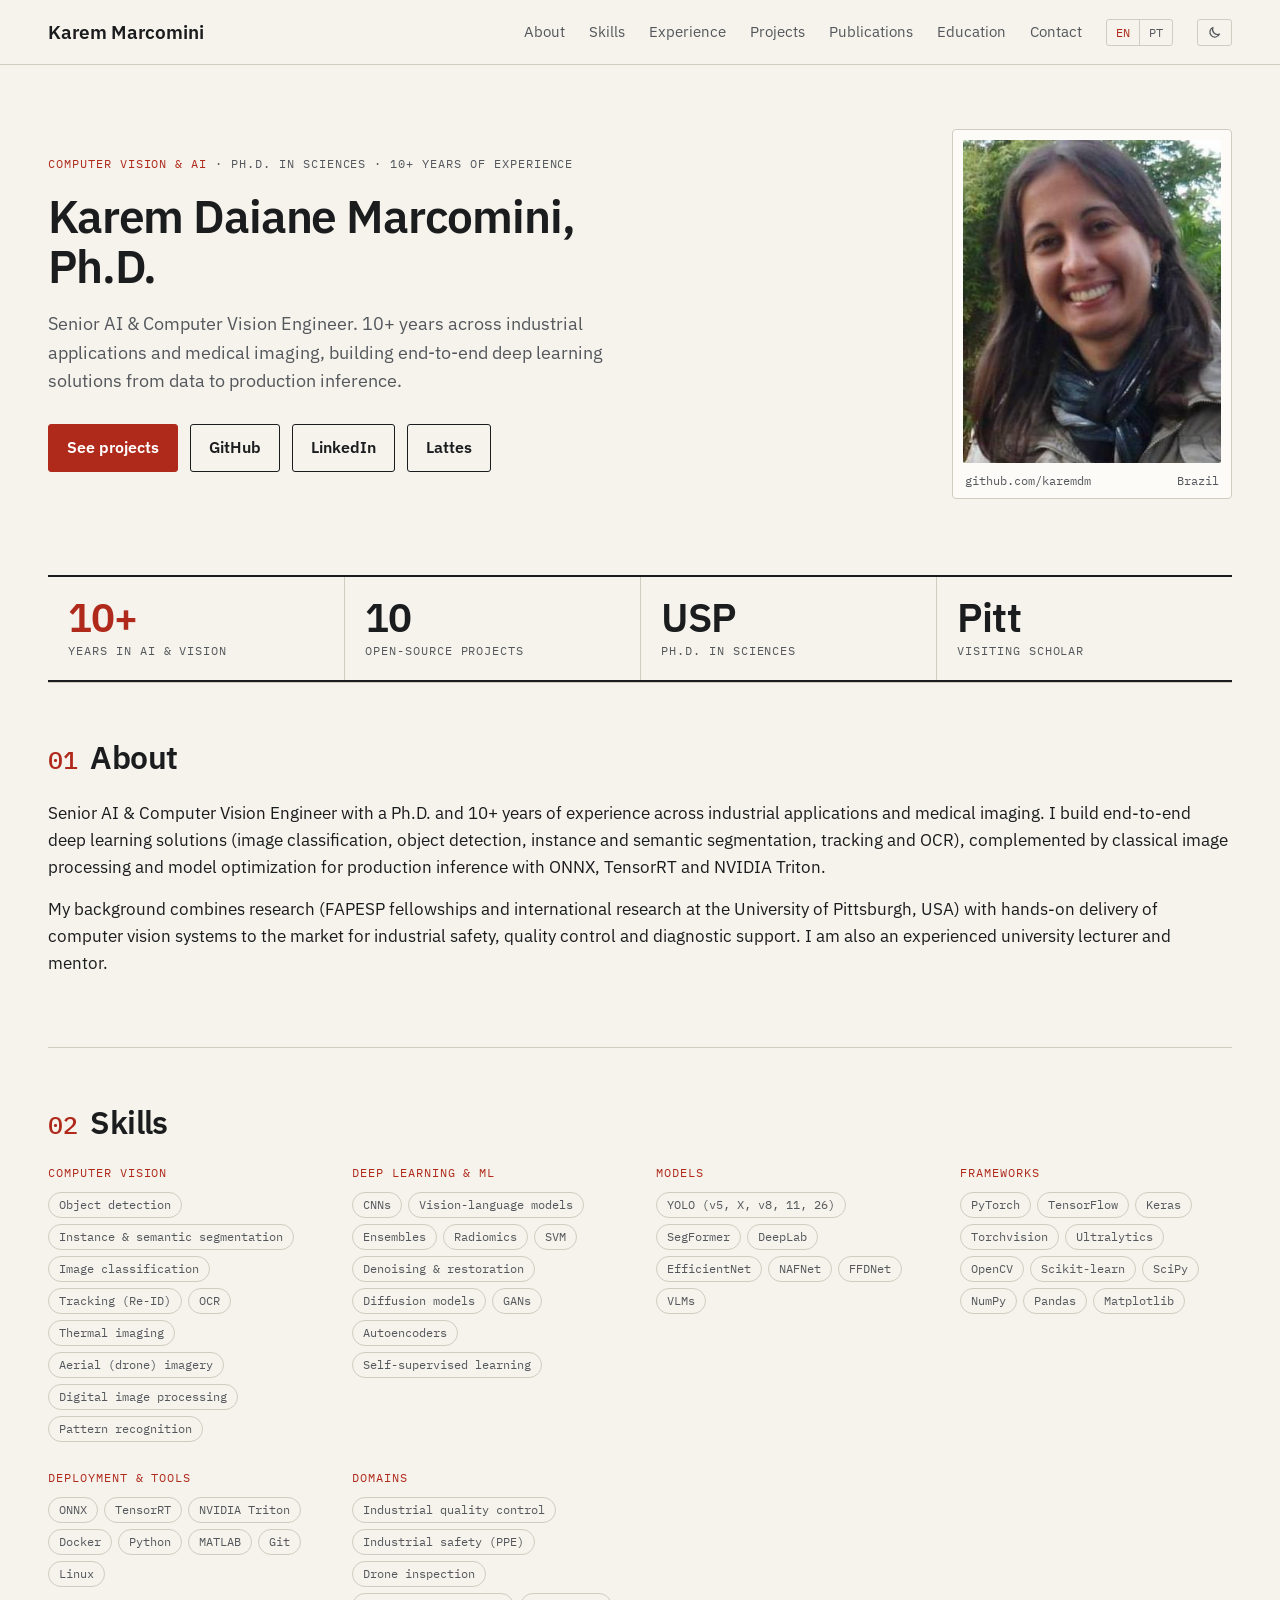
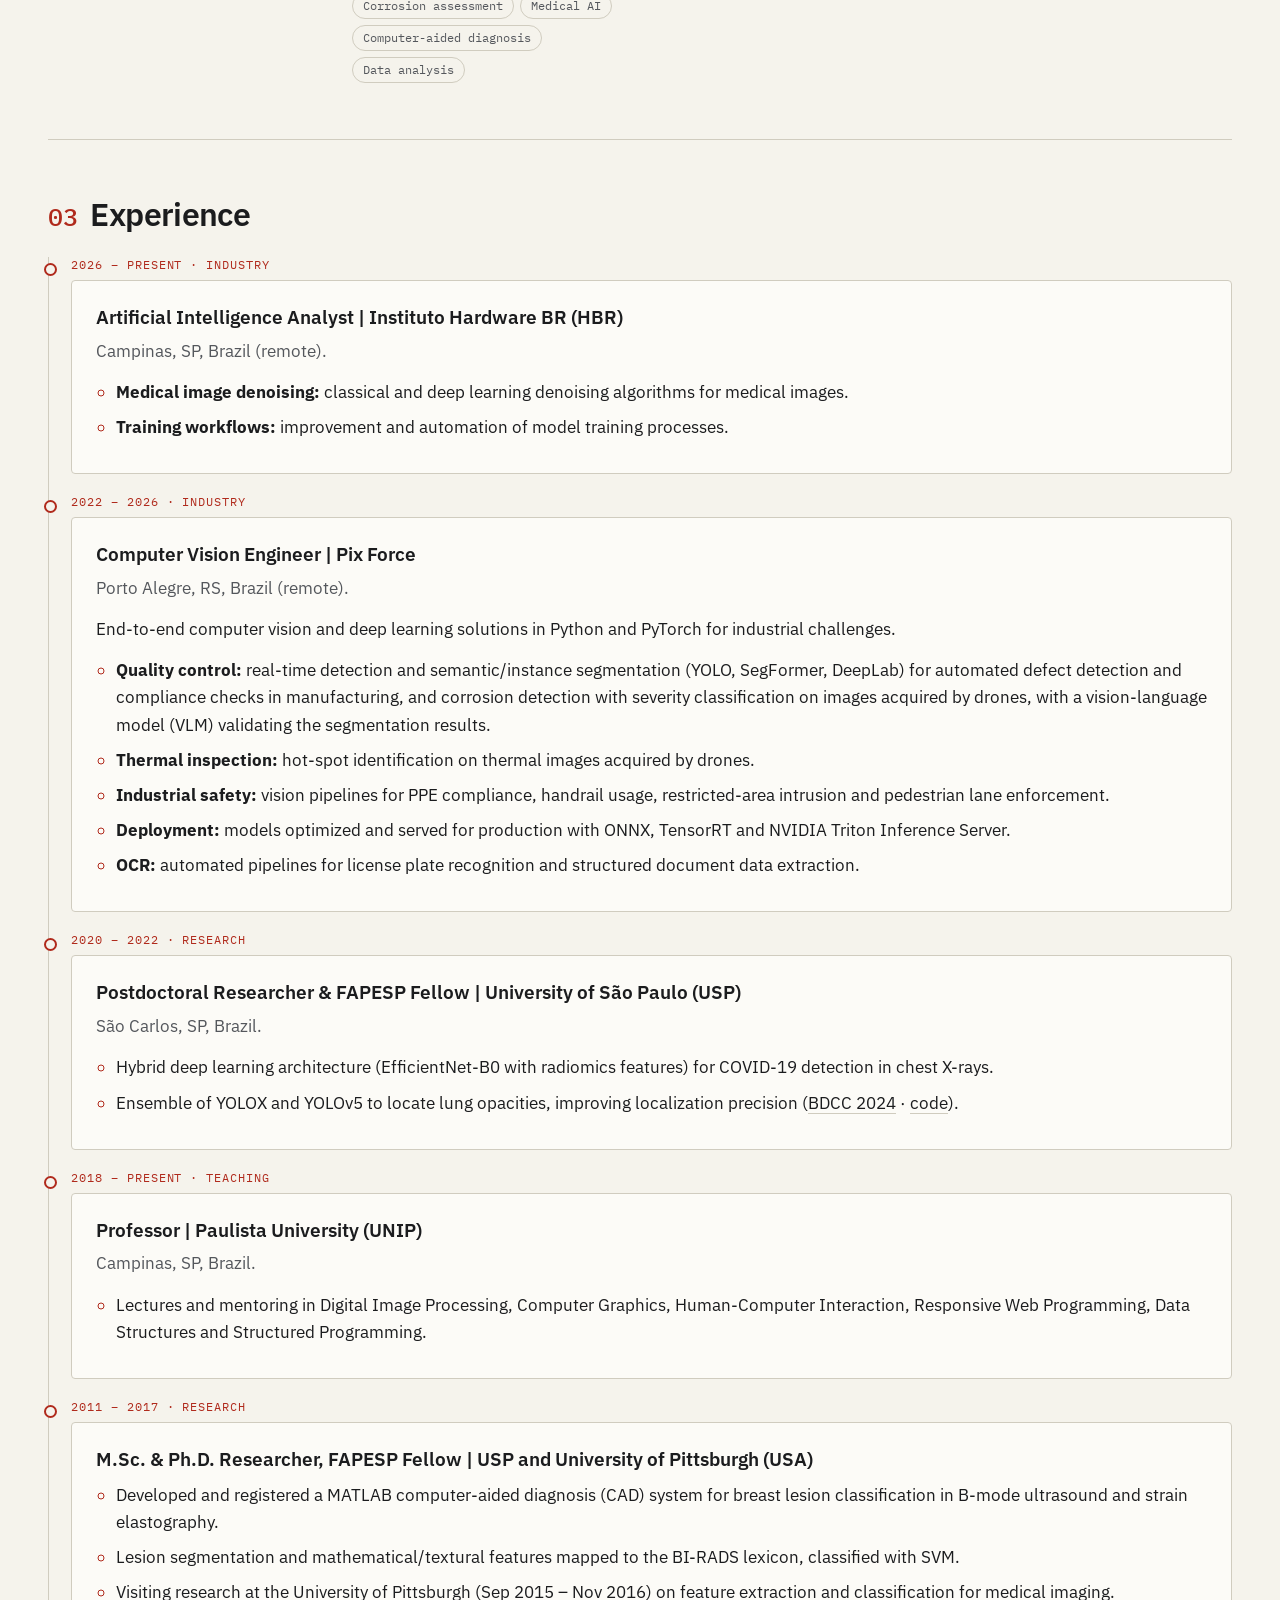
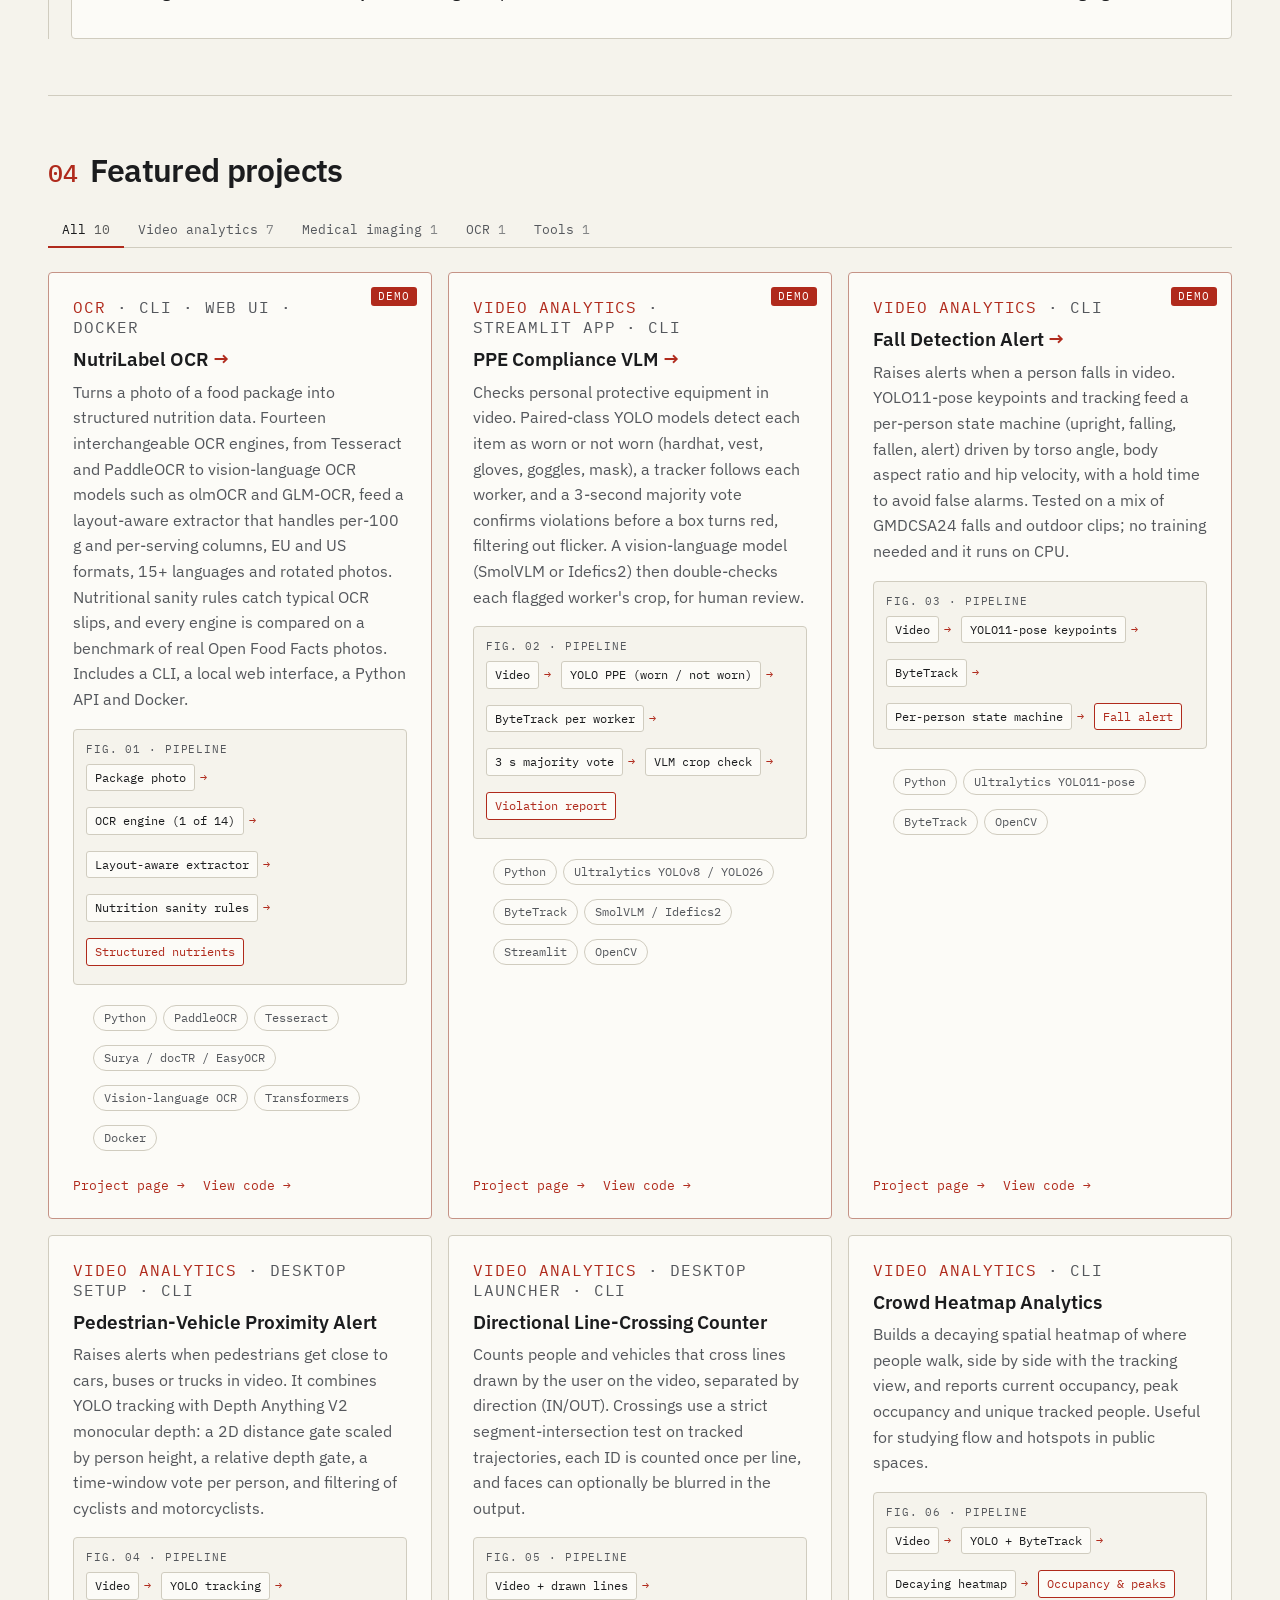
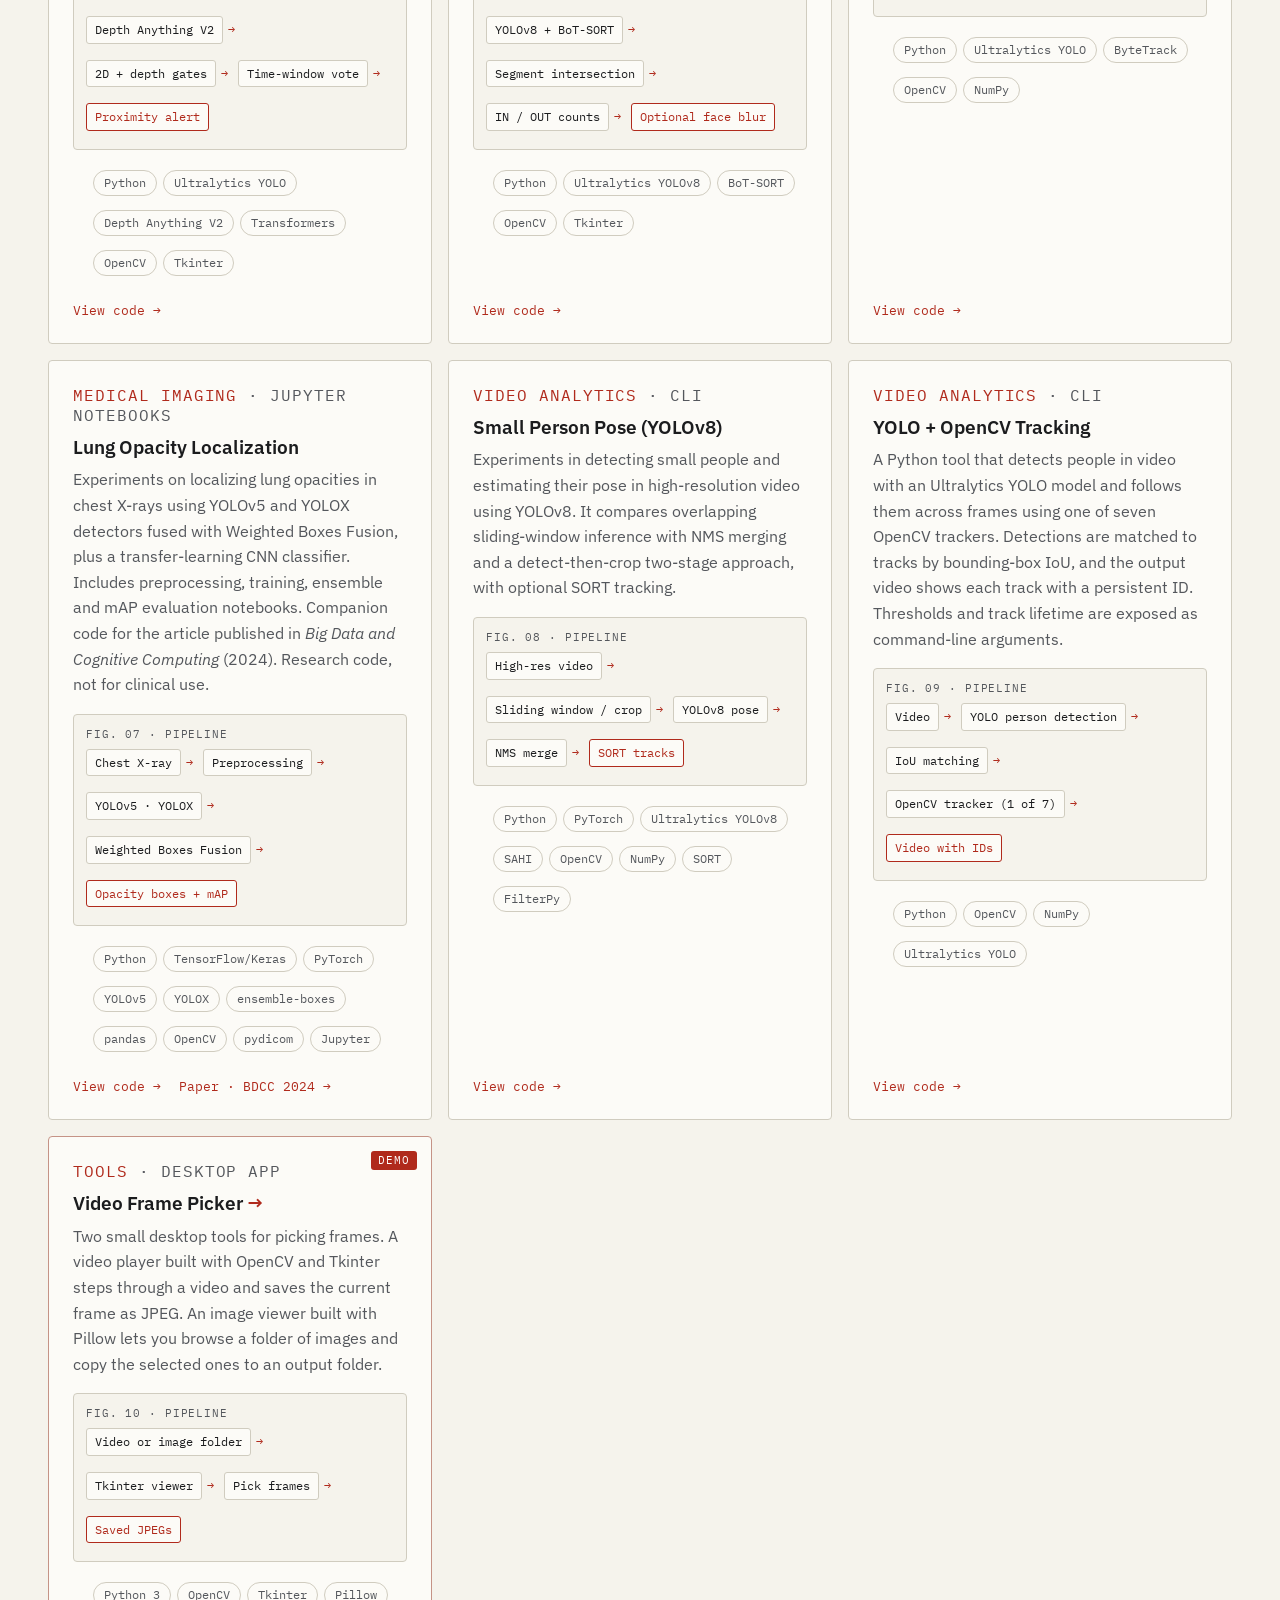
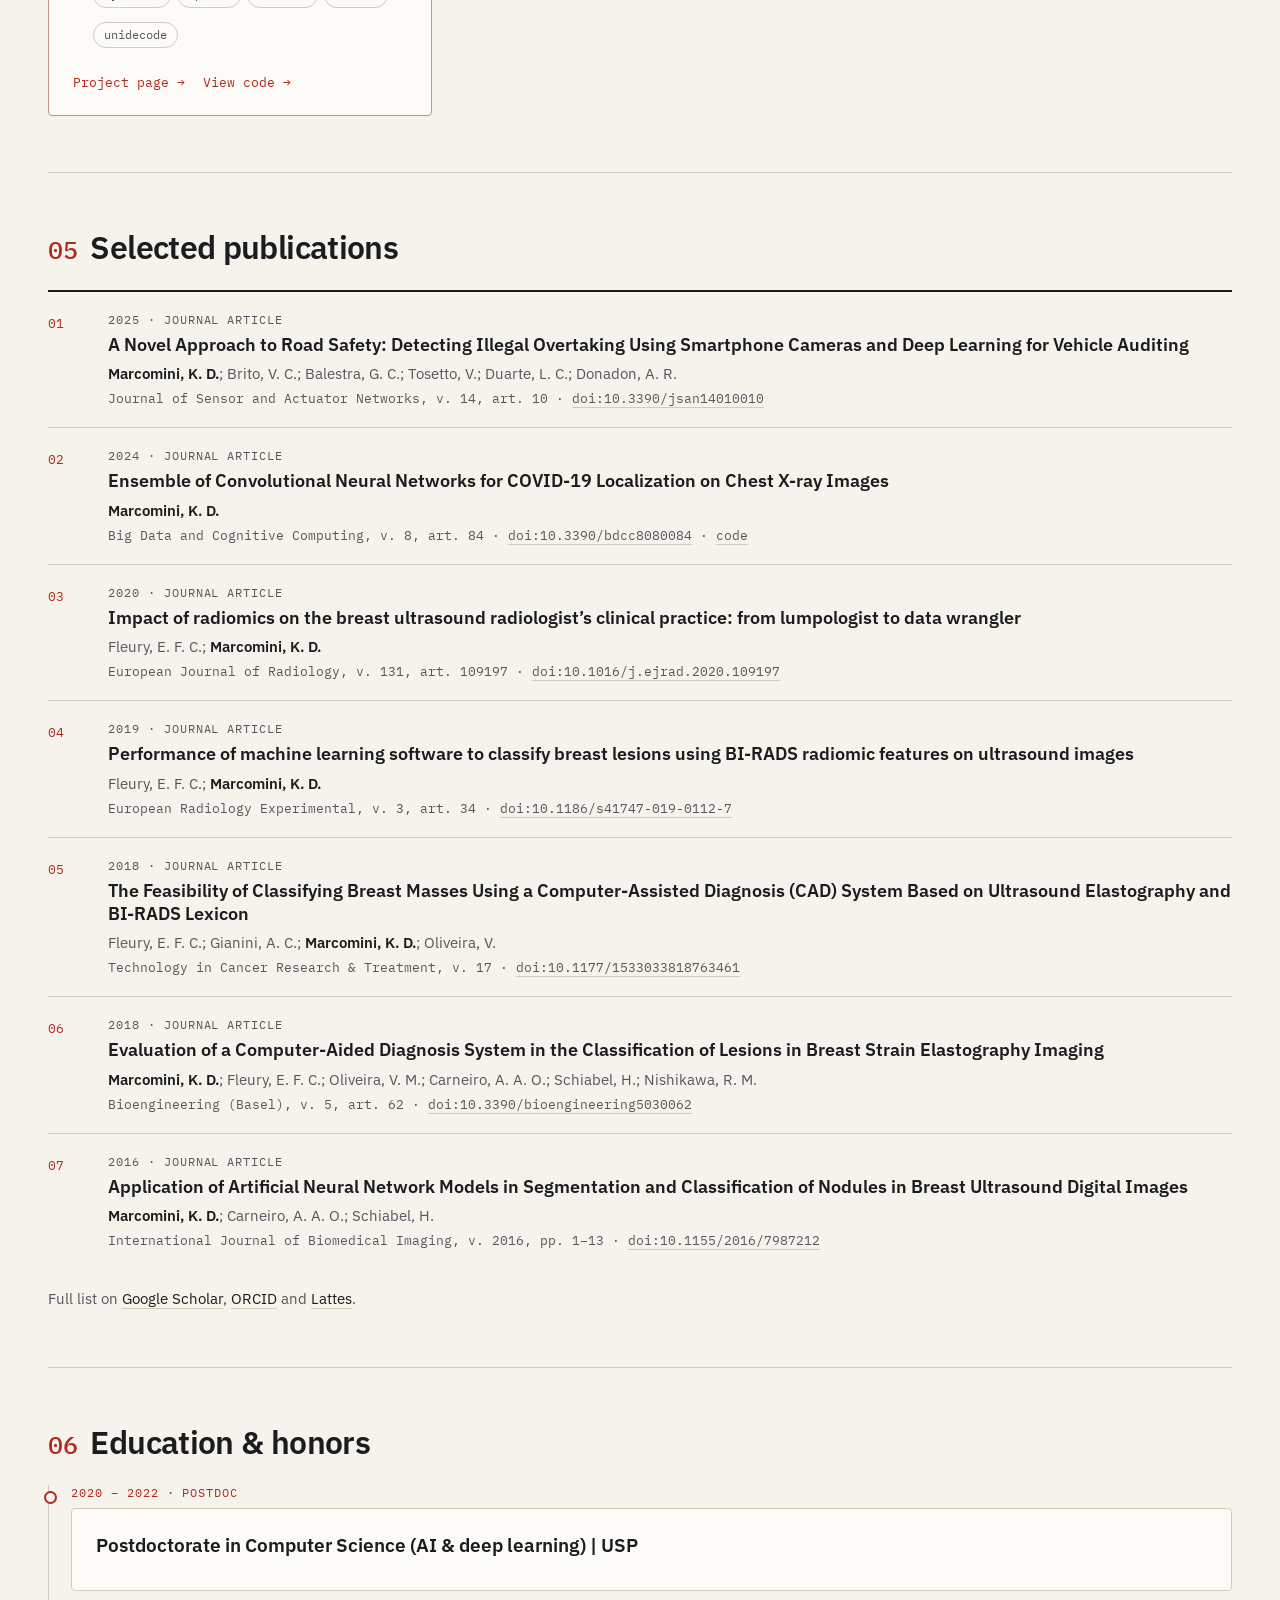
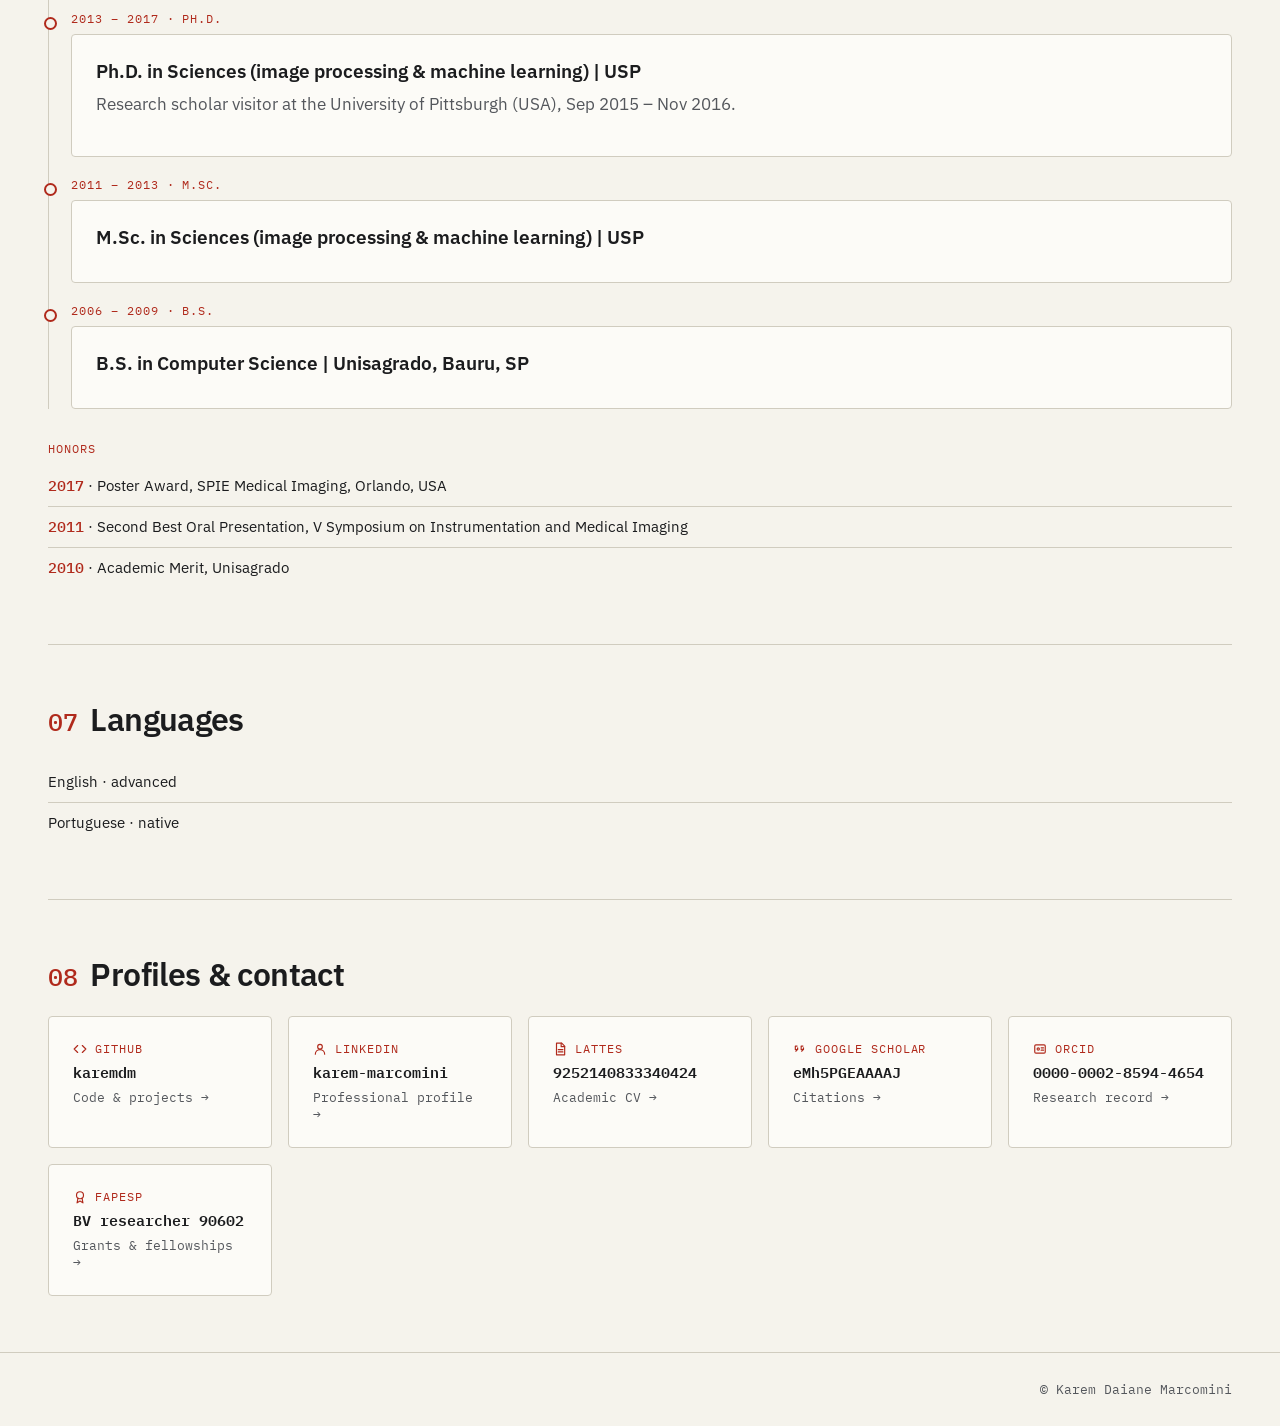
==== commit 3f8dd7d3: "Ph.D. in Sciences in the header, stats and description, as in Education" ====
--- a/index.html
+++ b/index.html
@@ -5,7 +5,7 @@
 <meta name="viewport" content="width=device-width, initial-scale=1">
 <meta name="theme-color" content="#f5f3ec">
 <title>Karem Daiane Marcomini, Ph.D. | Senior AI &amp; Computer Vision Engineer</title>
-<meta name="description" content="Portfolio of Karem Daiane Marcomini, Ph.D. in Computer Science: Senior AI and Computer Vision Engineer bridging academic research and industrial deep learning solutions.">
+<meta name="description" content="Portfolio of Karem Daiane Marcomini, Ph.D. in Sciences: Senior AI and Computer Vision Engineer bridging academic research and industrial deep learning solutions.">
 <meta property="og:type" content="website">
 <meta property="og:title" content="Karem Daiane Marcomini, Ph.D. | Senior AI &amp; Computer Vision Engineer">
 <meta property="og:description" content="Senior AI and Computer Vision Engineer with over 10 years of experience. End-to-end deep learning pipelines, from data processing to production deployment.">
@@ -49,7 +49,7 @@
 <main id="top" class="container">
   <div class="hero">
     <div>
-      <p class="meta"><span>Computer Vision &amp; AI</span><span>Ph.D. in Computer Science</span><span>10+ years of experience</span></p>
+      <p class="meta"><span>Computer Vision &amp; AI</span><span>Ph.D. in Sciences</span><span>10+ years of experience</span></p>
       <h1>Karem Daiane Marcomini, Ph.D.</h1>
       <p class="lede">Senior AI &amp; Computer Vision Engineer. 10+ years across industrial applications and medical imaging, building end-to-end deep learning solutions from data to production inference.</p>
       <div class="btns">
@@ -68,7 +68,7 @@
   <dl class="stats">
     <div><dt>Years in AI &amp; vision</dt><dd>10+</dd></div>
     <div><dt>Open-source projects</dt><dd>10</dd></div>
-    <div><dt>Ph.D. Computer Science</dt><dd>USP</dd></div>
+    <div><dt>Ph.D. in Sciences</dt><dd>USP</dd></div>
     <div><dt>Visiting scholar</dt><dd>Pitt</dd></div>
   </dl>
 
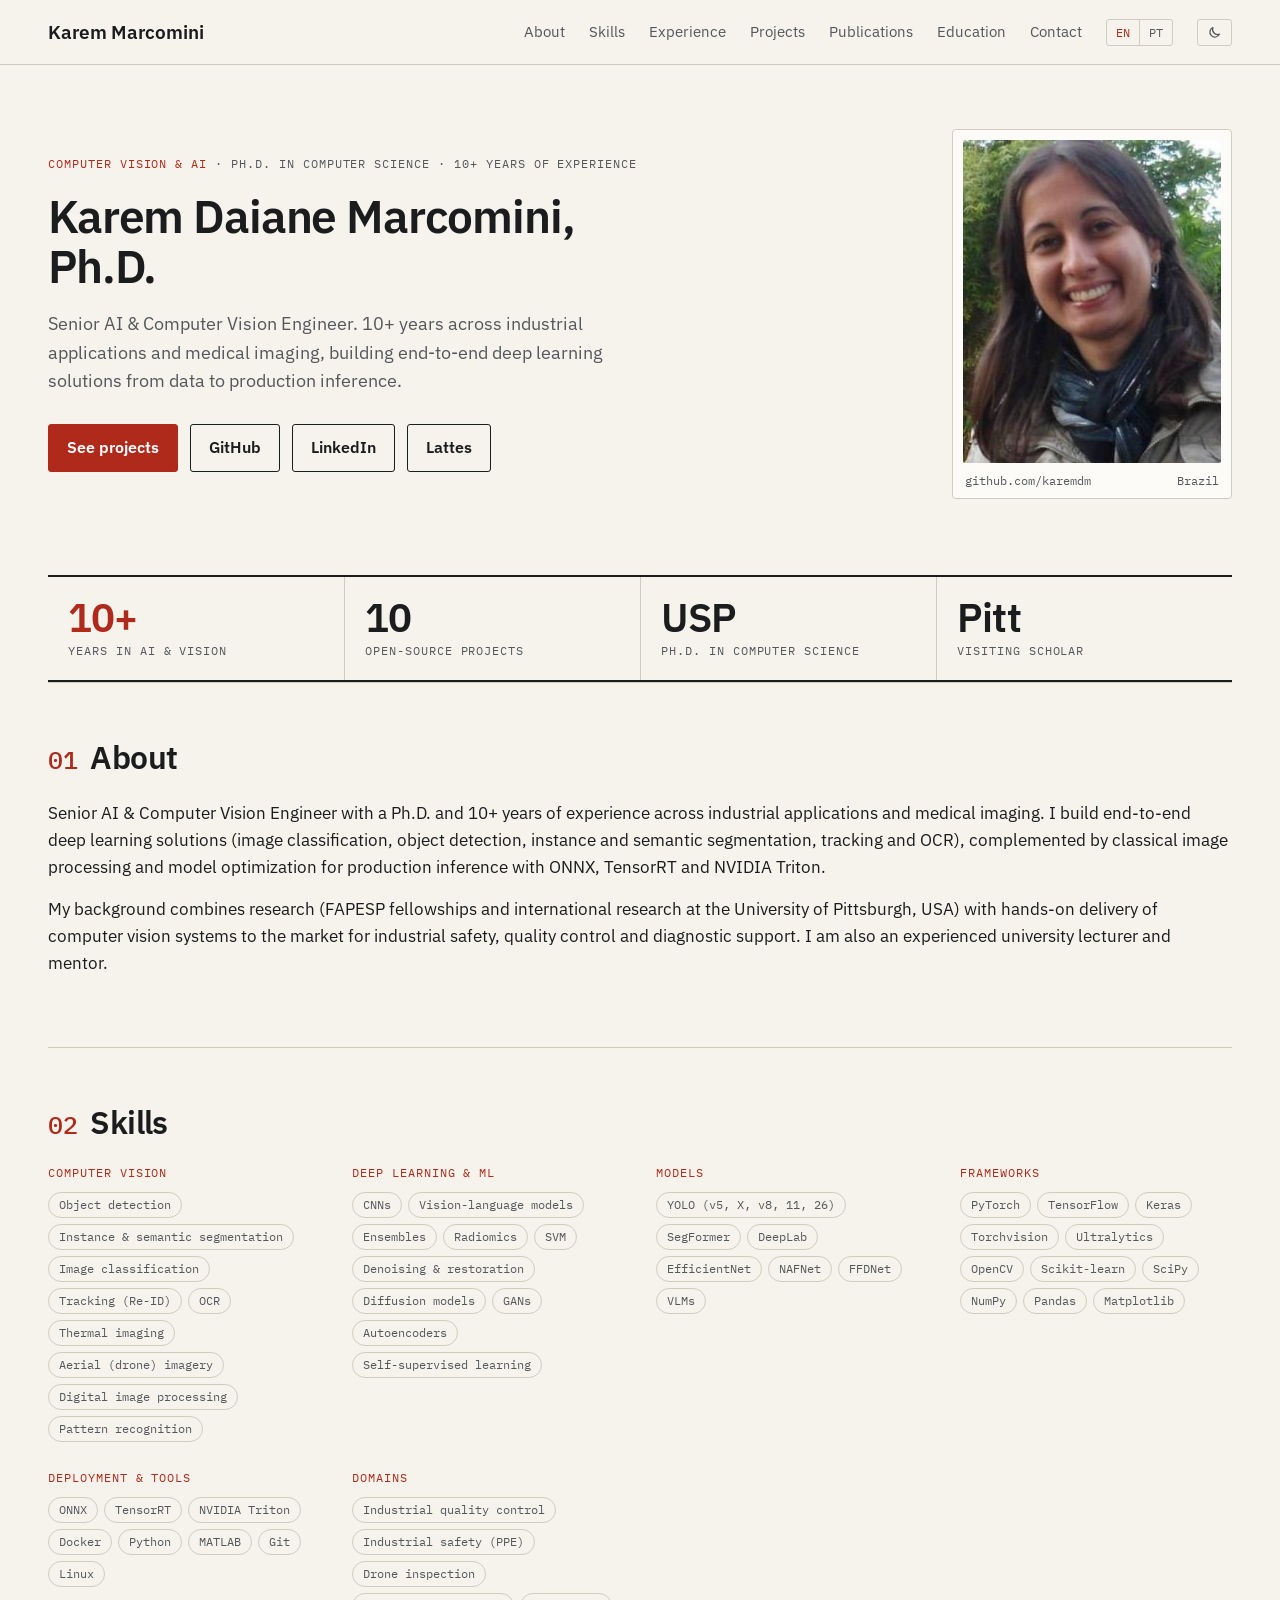
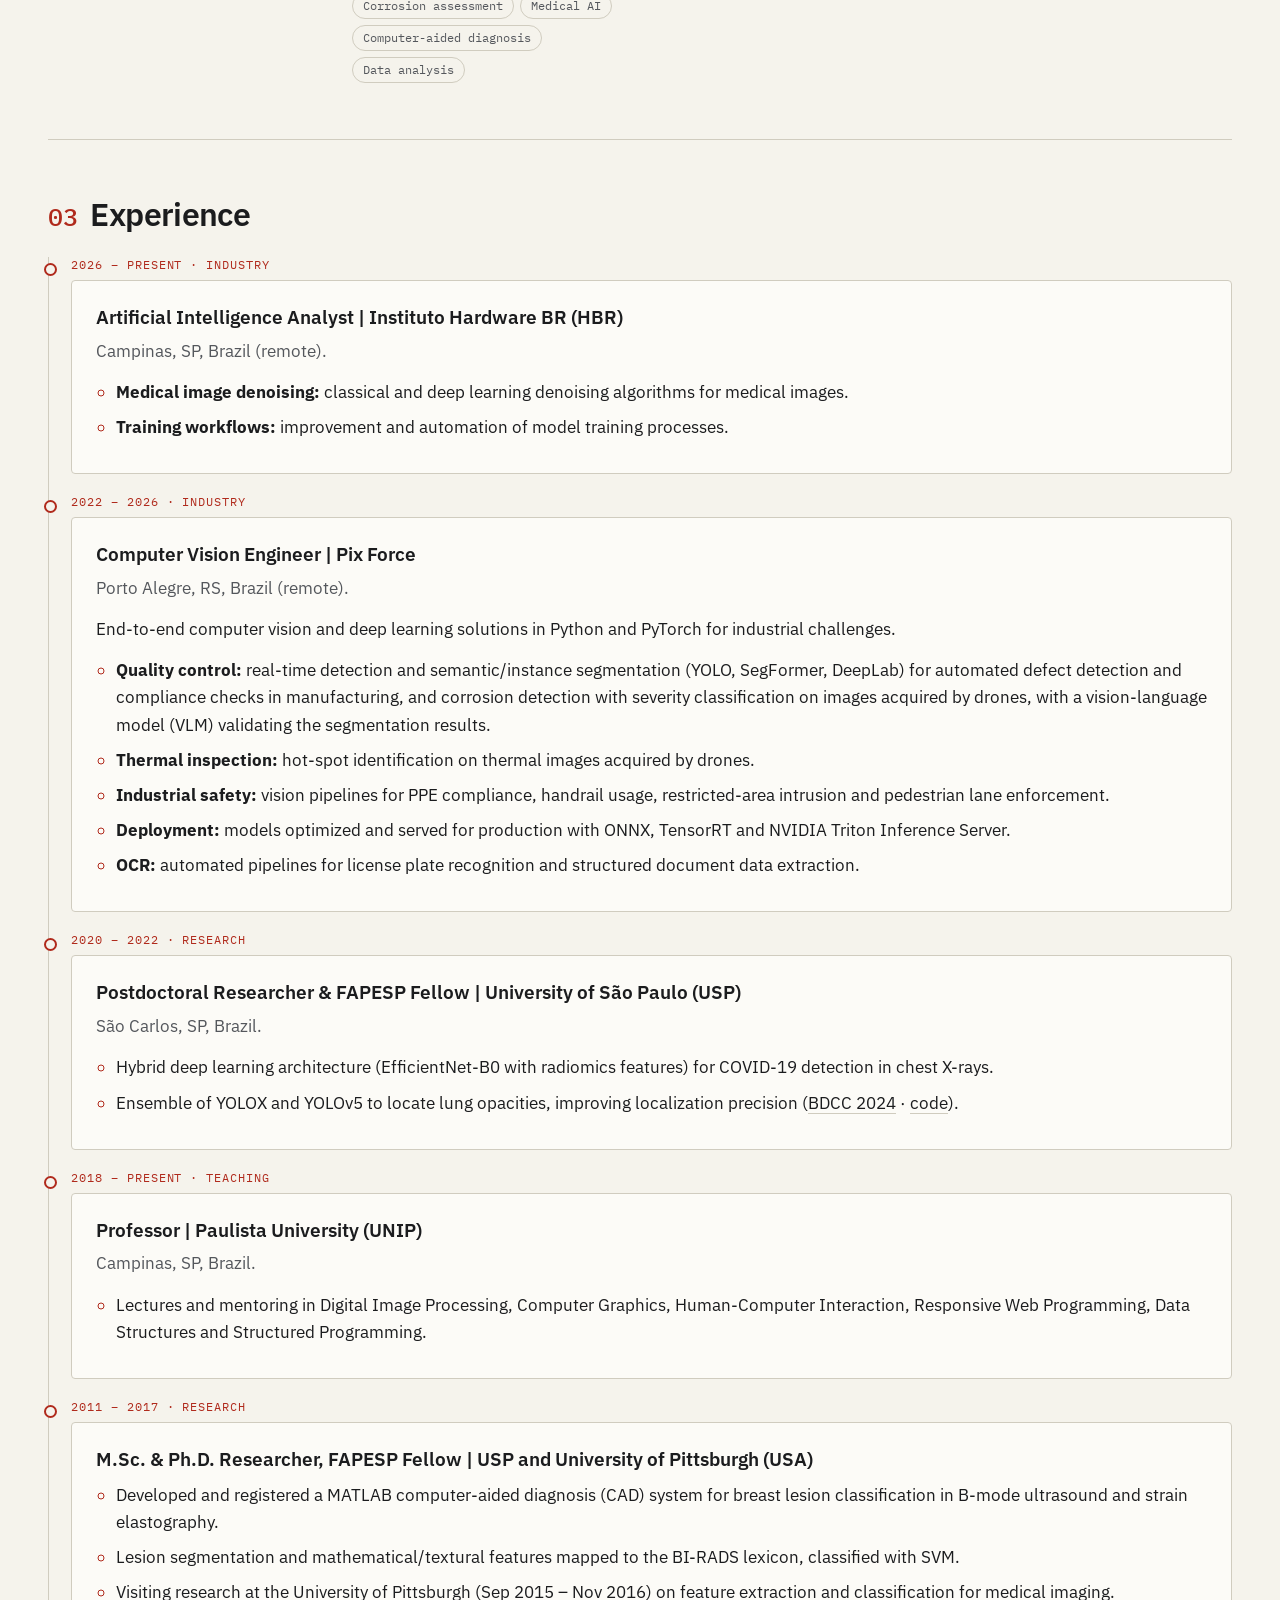
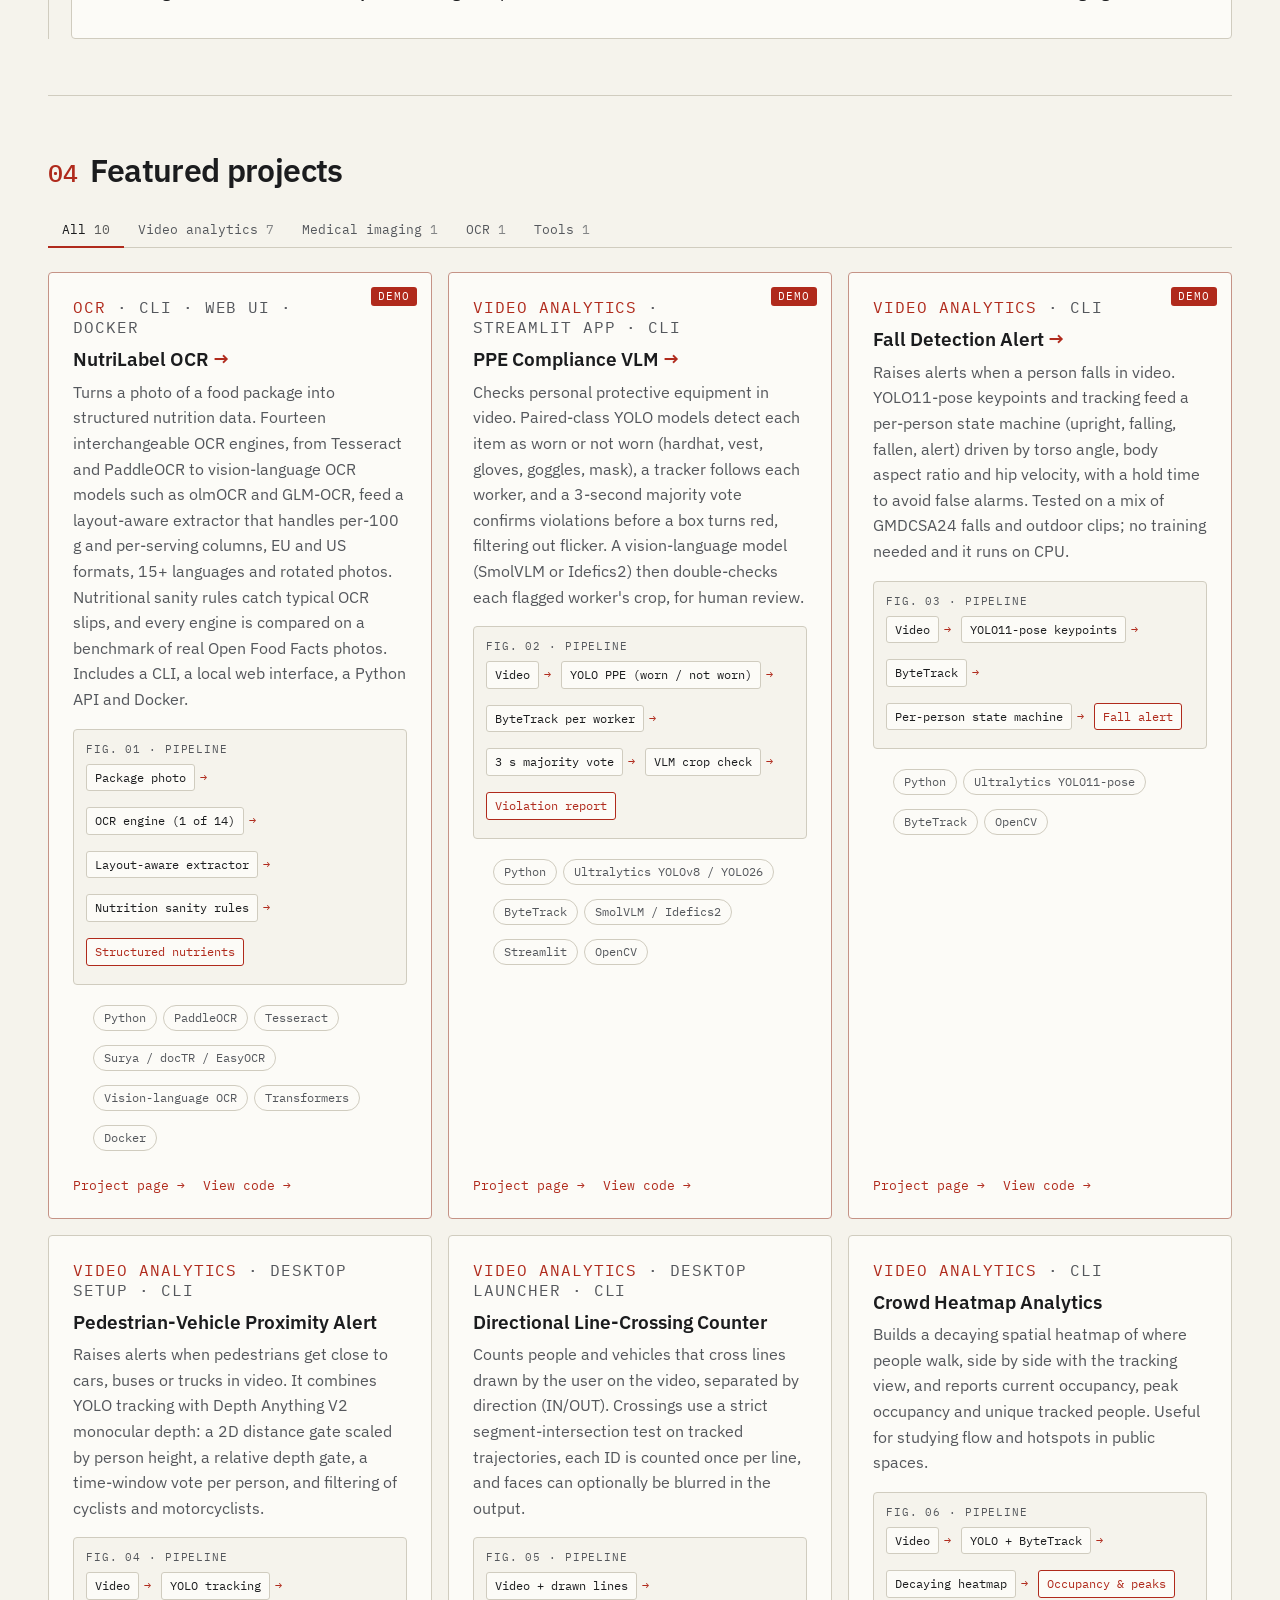
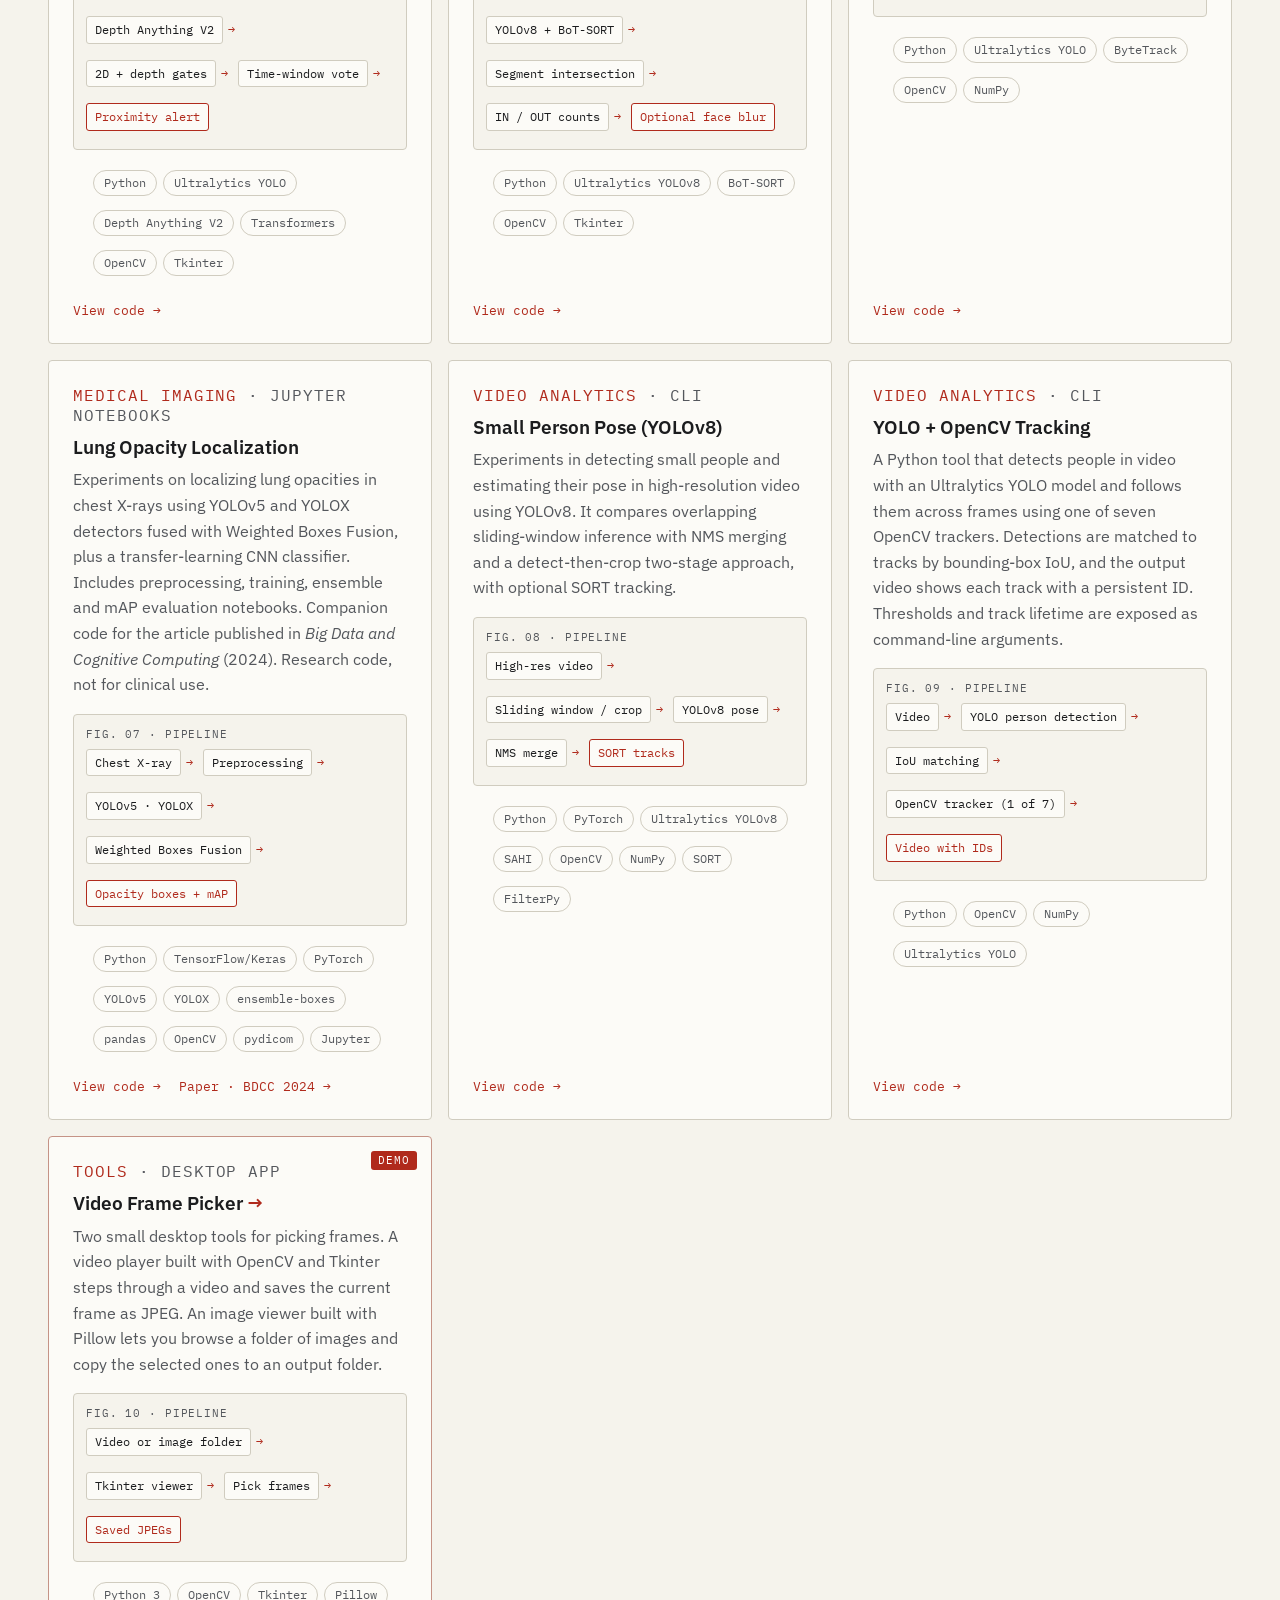
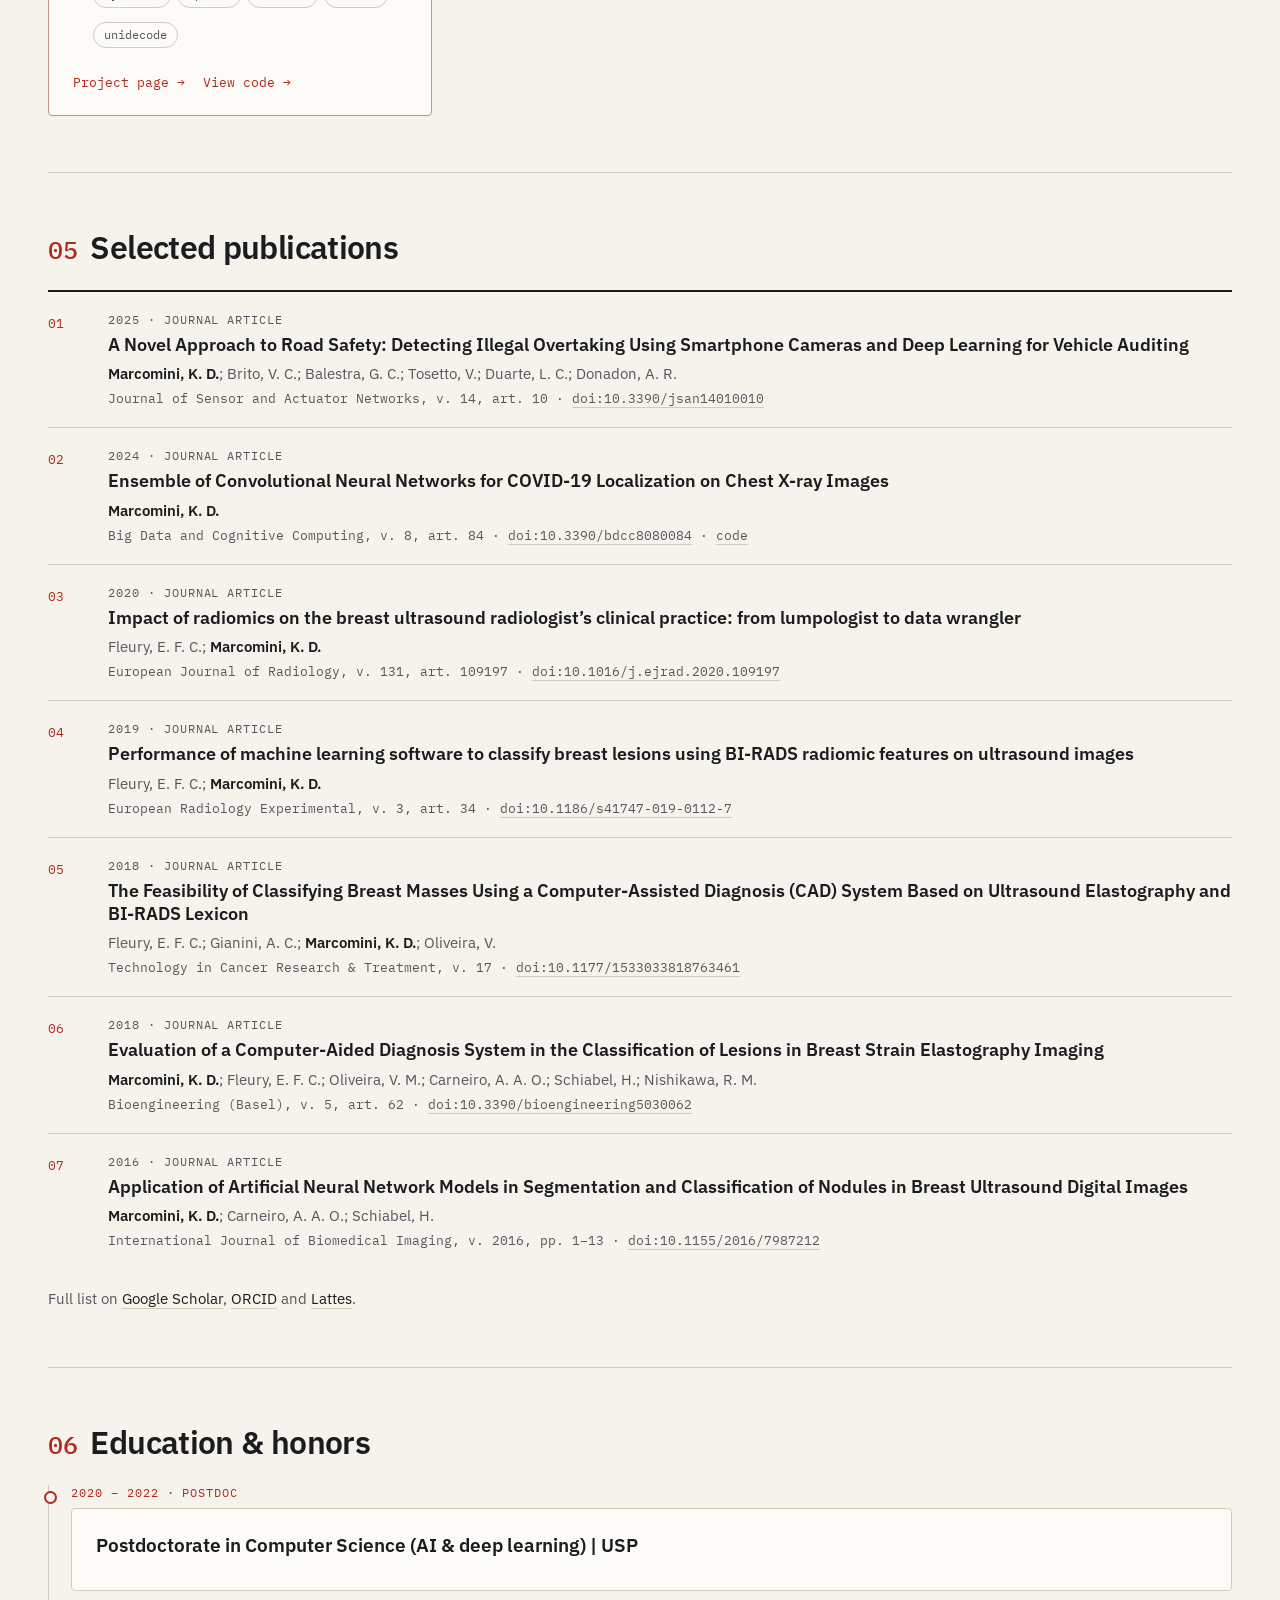
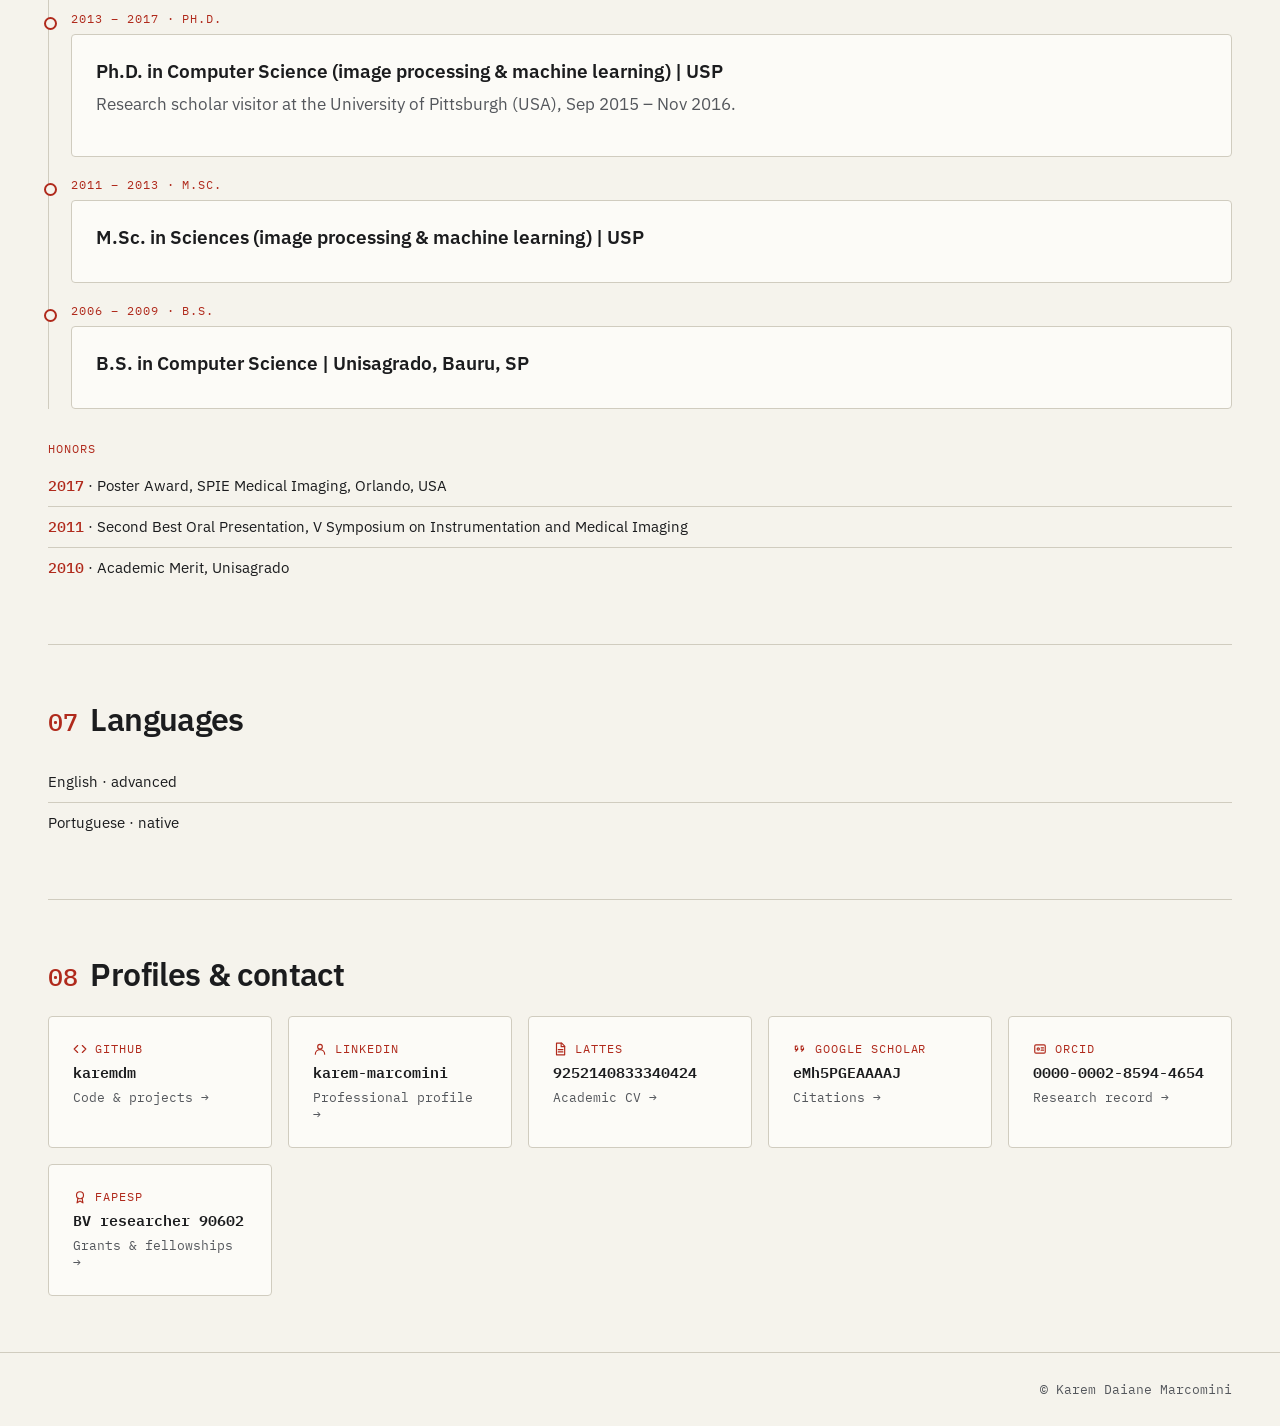
==== commit cf80fac2: "Ph.D. in Computer Science in the header, stats, description and Education" ====
--- a/index.html
+++ b/index.html
@@ -5,7 +5,7 @@
 <meta name="viewport" content="width=device-width, initial-scale=1">
 <meta name="theme-color" content="#f5f3ec">
 <title>Karem Daiane Marcomini, Ph.D. | Senior AI &amp; Computer Vision Engineer</title>
-<meta name="description" content="Portfolio of Karem Daiane Marcomini, Ph.D. in Sciences: Senior AI and Computer Vision Engineer bridging academic research and industrial deep learning solutions.">
+<meta name="description" content="Portfolio of Karem Daiane Marcomini, Ph.D. in Computer Science: Senior AI and Computer Vision Engineer bridging academic research and industrial deep learning solutions.">
 <meta property="og:type" content="website">
 <meta property="og:title" content="Karem Daiane Marcomini, Ph.D. | Senior AI &amp; Computer Vision Engineer">
 <meta property="og:description" content="Senior AI and Computer Vision Engineer with over 10 years of experience. End-to-end deep learning pipelines, from data processing to production deployment.">
@@ -49,7 +49,7 @@
 <main id="top" class="container">
   <div class="hero">
     <div>
-      <p class="meta"><span>Computer Vision &amp; AI</span><span>Ph.D. in Sciences</span><span>10+ years of experience</span></p>
+      <p class="meta"><span>Computer Vision &amp; AI</span><span>Ph.D. in Computer Science</span><span>10+ years of experience</span></p>
       <h1>Karem Daiane Marcomini, Ph.D.</h1>
       <p class="lede">Senior AI &amp; Computer Vision Engineer. 10+ years across industrial applications and medical imaging, building end-to-end deep learning solutions from data to production inference.</p>
       <div class="btns">
@@ -68,7 +68,7 @@
   <dl class="stats">
     <div><dt>Years in AI &amp; vision</dt><dd>10+</dd></div>
     <div><dt>Open-source projects</dt><dd>10</dd></div>
-    <div><dt>Ph.D. in Sciences</dt><dd>USP</dd></div>
+    <div><dt>Ph.D. in Computer Science</dt><dd>USP</dd></div>
     <div><dt>Visiting scholar</dt><dd>Pitt</dd></div>
   </dl>
 
@@ -338,7 +338,7 @@
         <h3>Postdoctorate in Computer Science (AI &amp; deep learning) | USP</h3>
       </article></li>
       <li><span class="tl-kind">2013 – 2017 · Ph.D.</span><article class="card">
-        <h3>Ph.D. in Sciences (image processing &amp; machine learning) | USP</h3>
+        <h3>Ph.D. in Computer Science (image processing &amp; machine learning) | USP</h3>
         <p class="muted">Research scholar visitor at the University of Pittsburgh (USA), Sep 2015 – Nov 2016.</p>
       </article></li>
       <li><span class="tl-kind">2011 – 2013 · M.Sc.</span><article class="card">
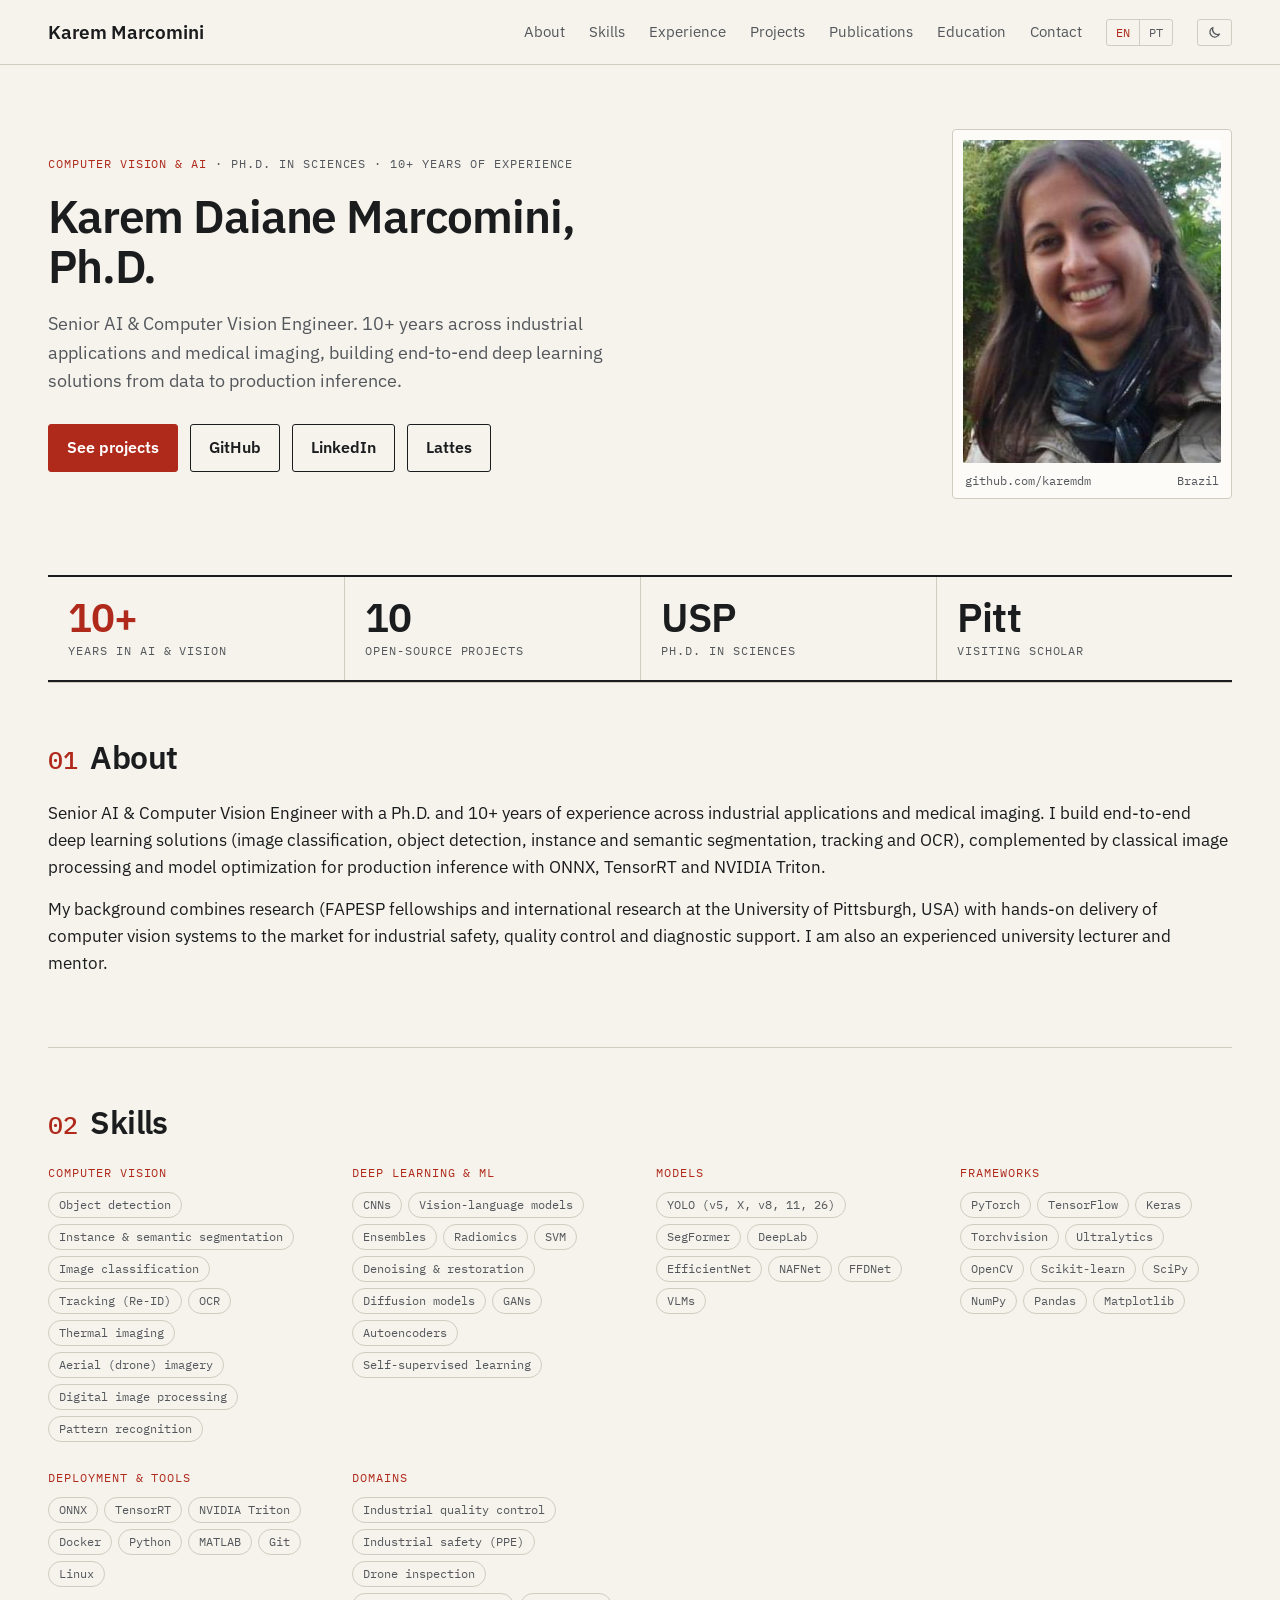
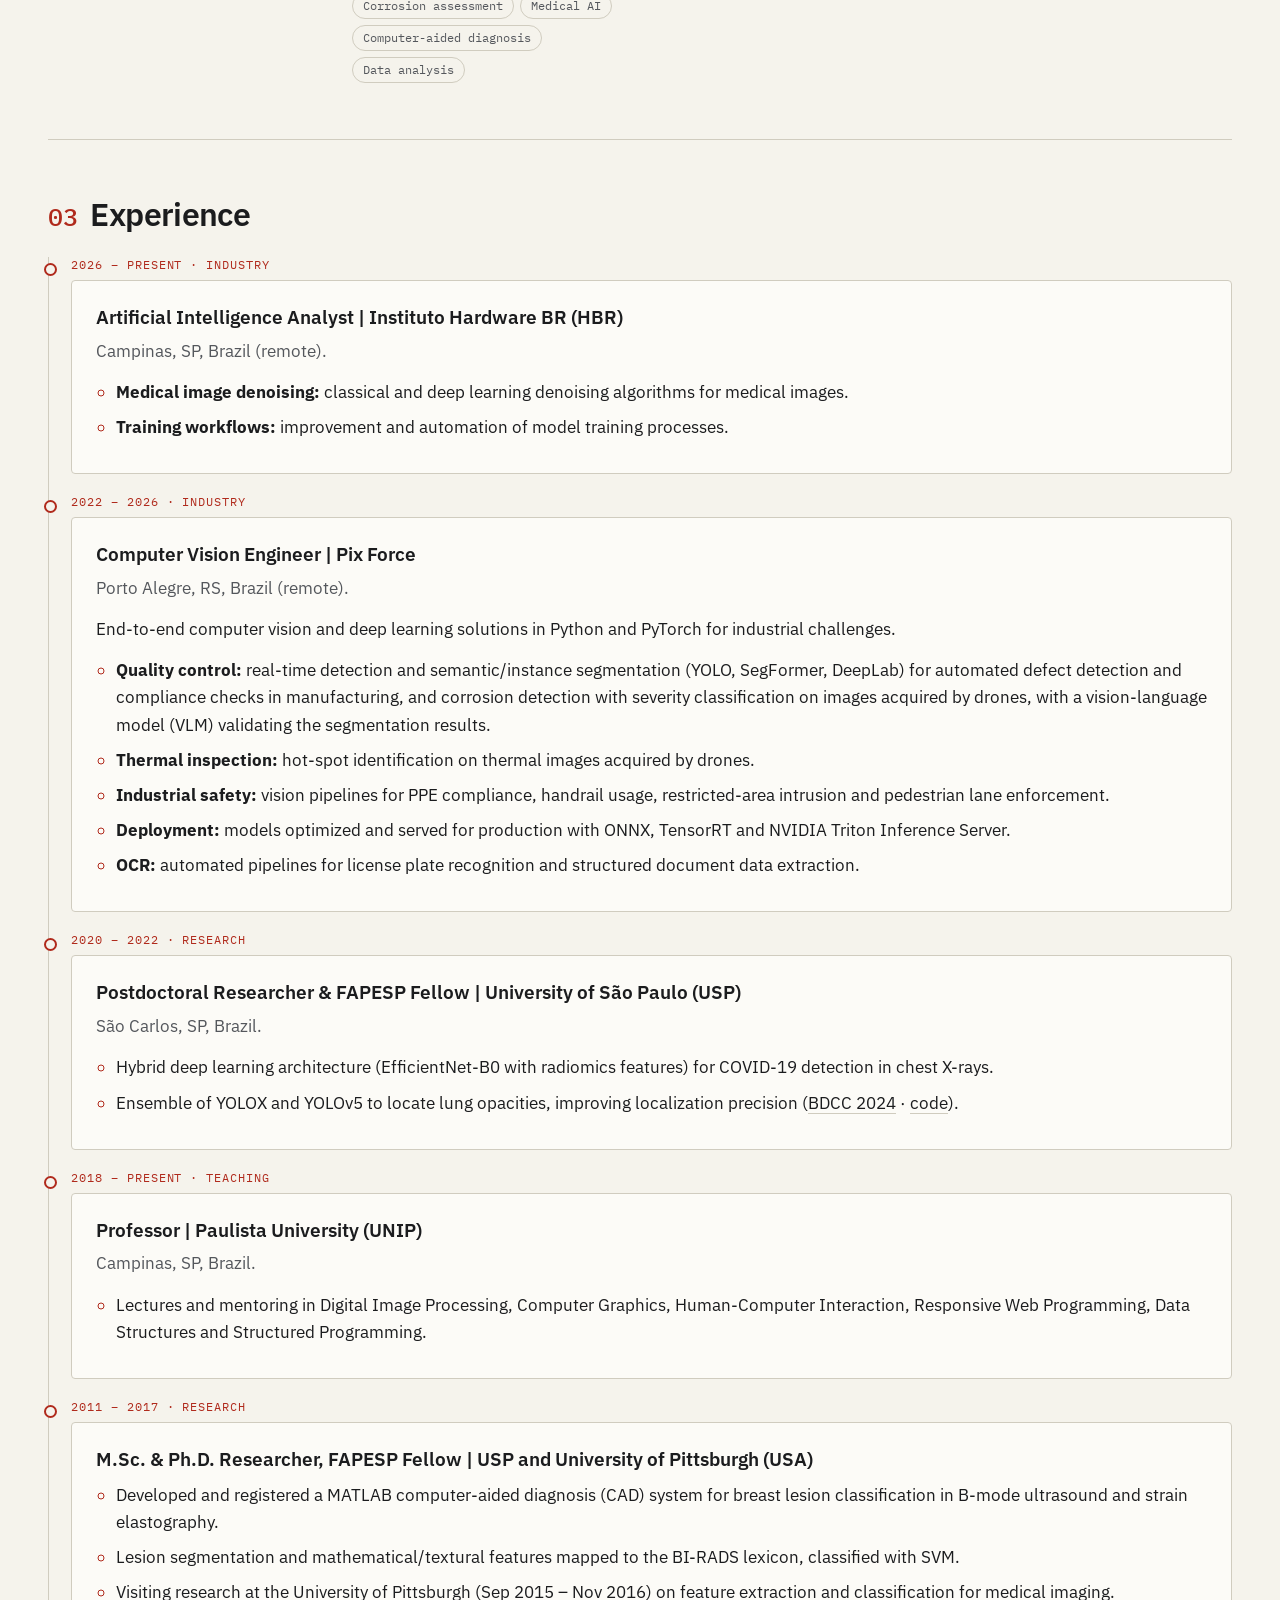
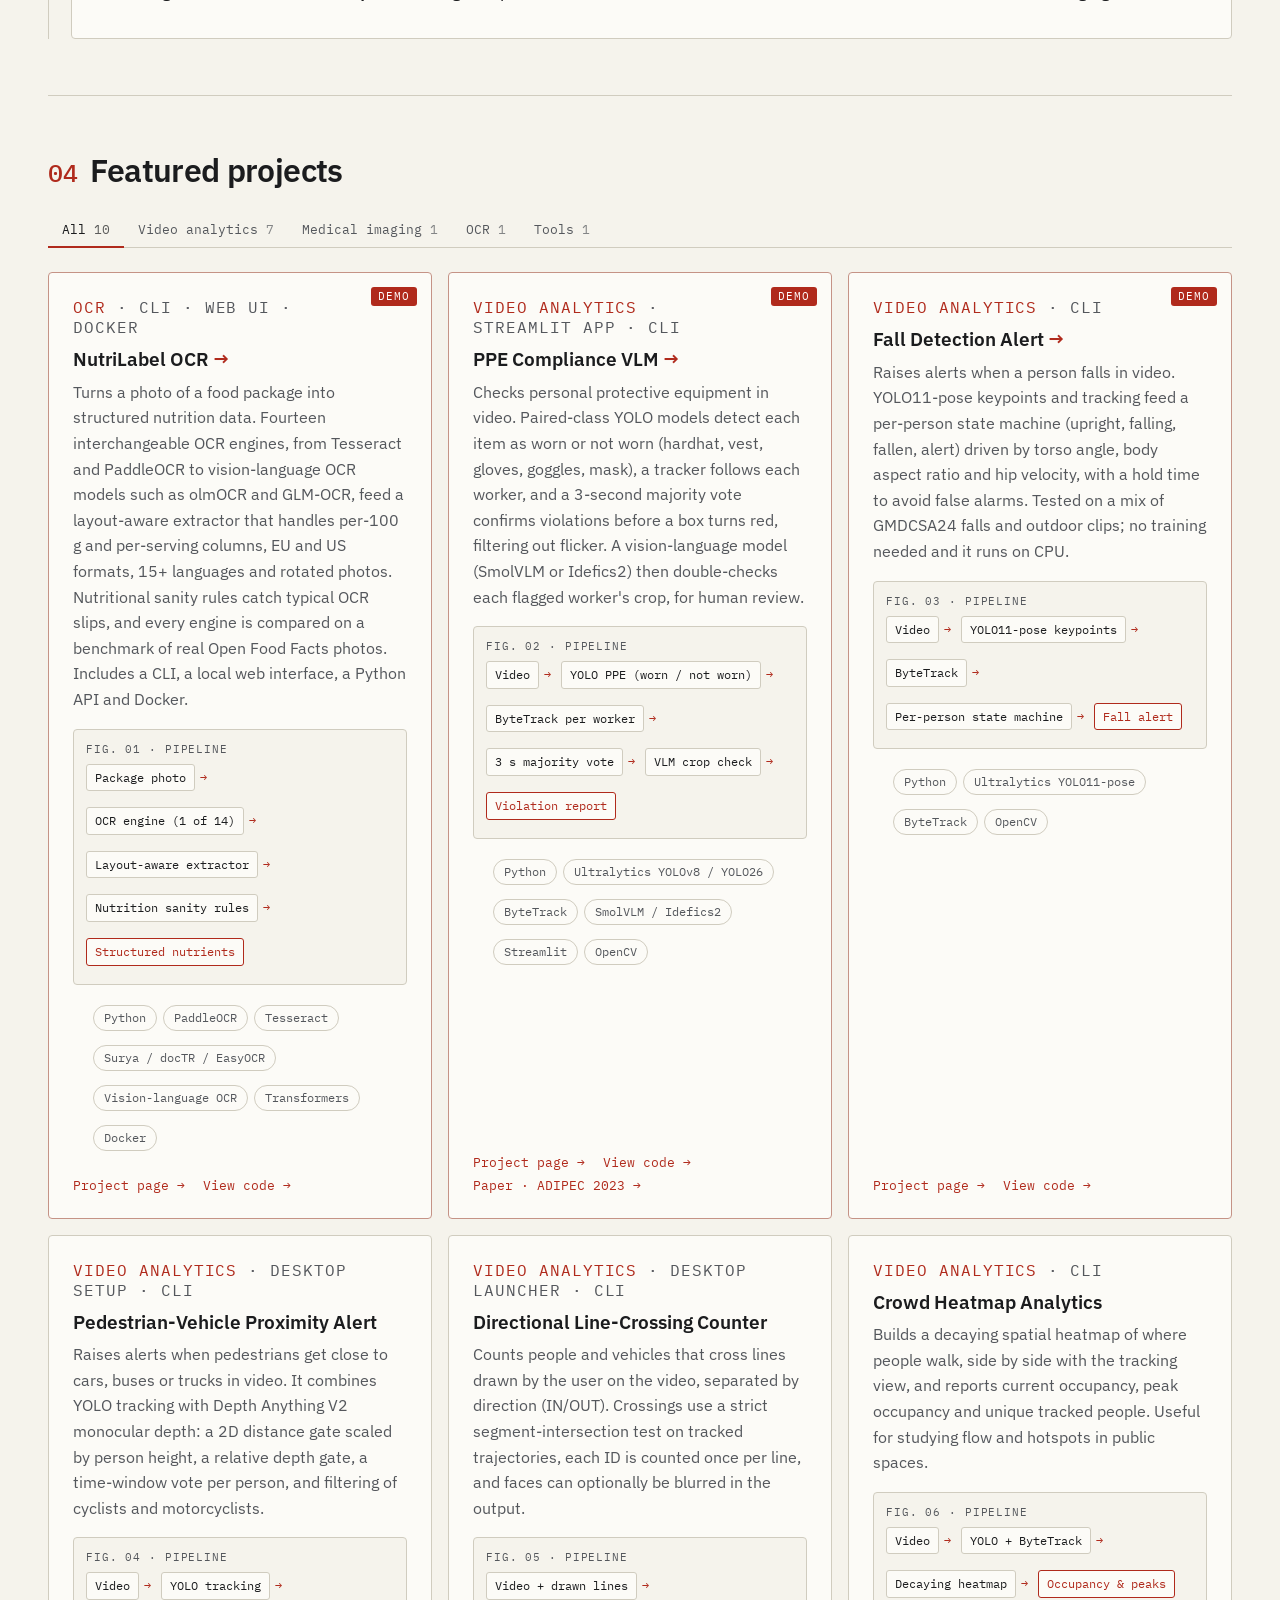
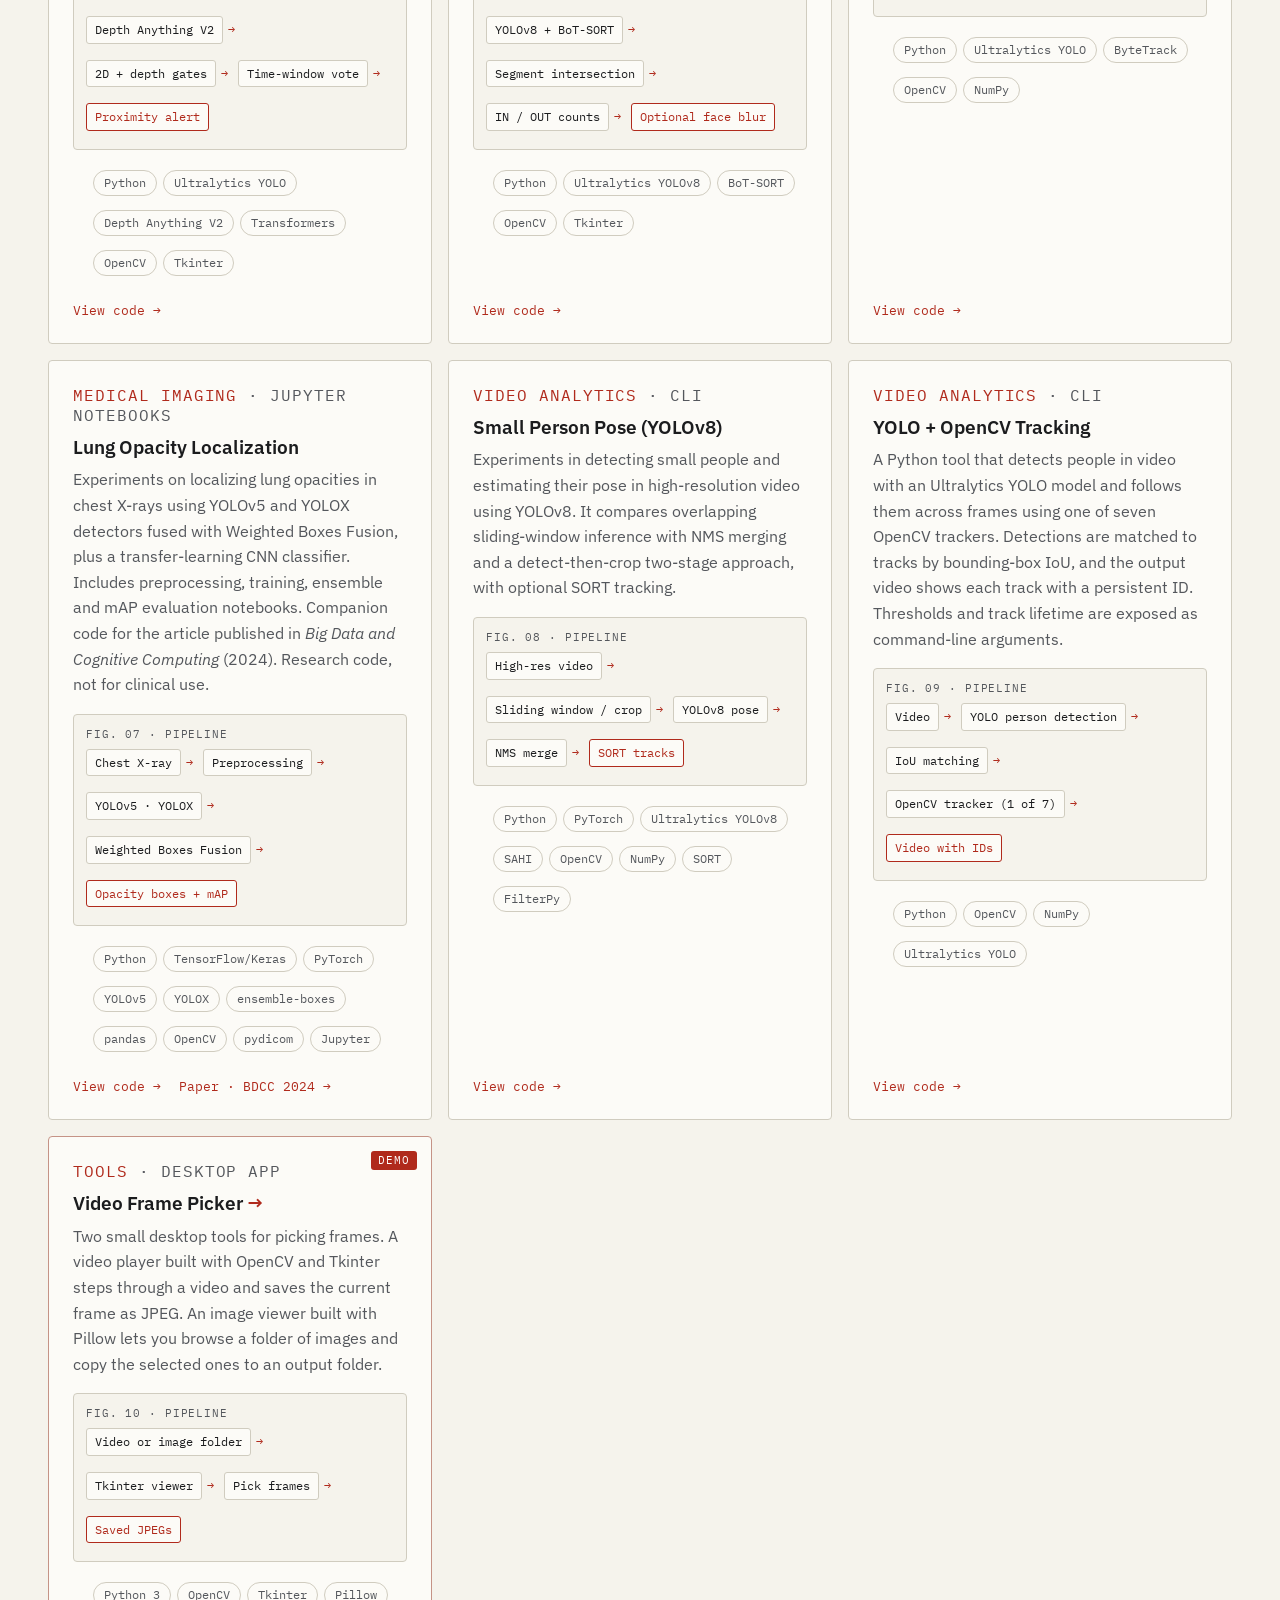
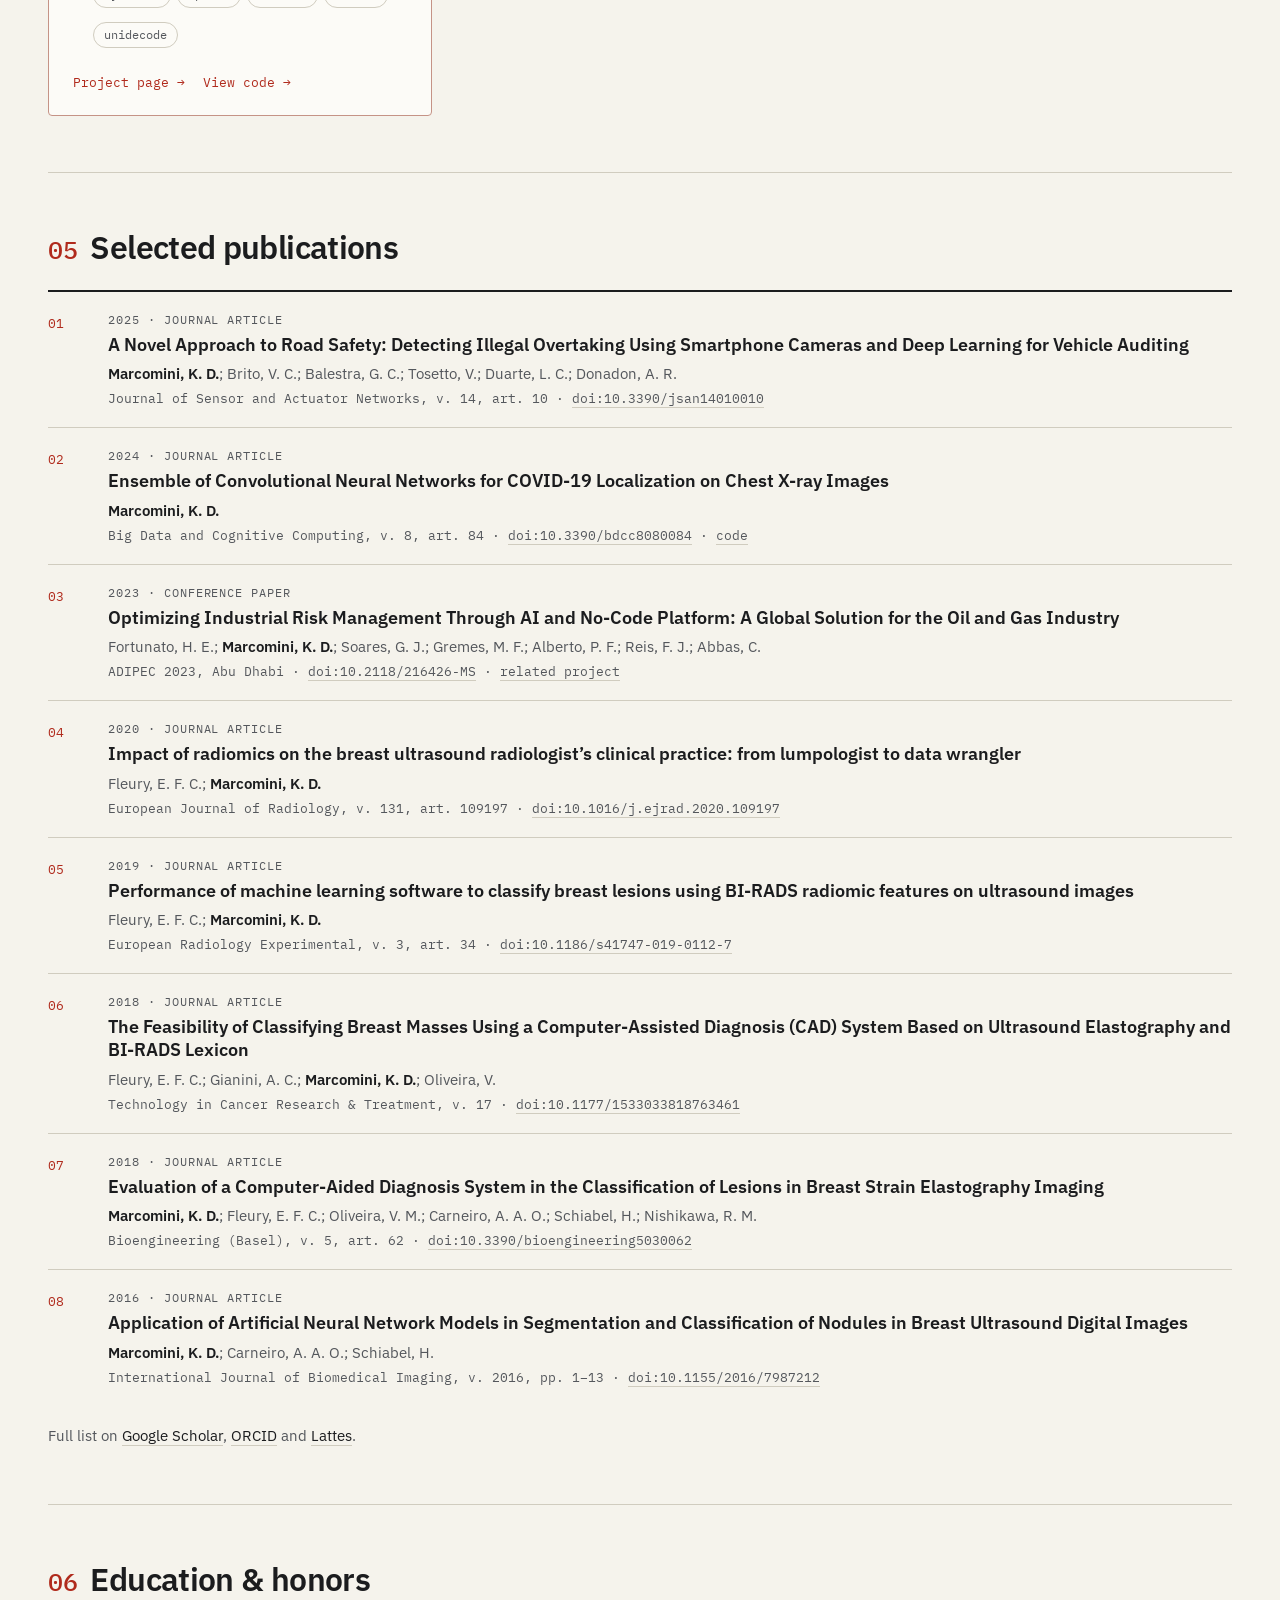
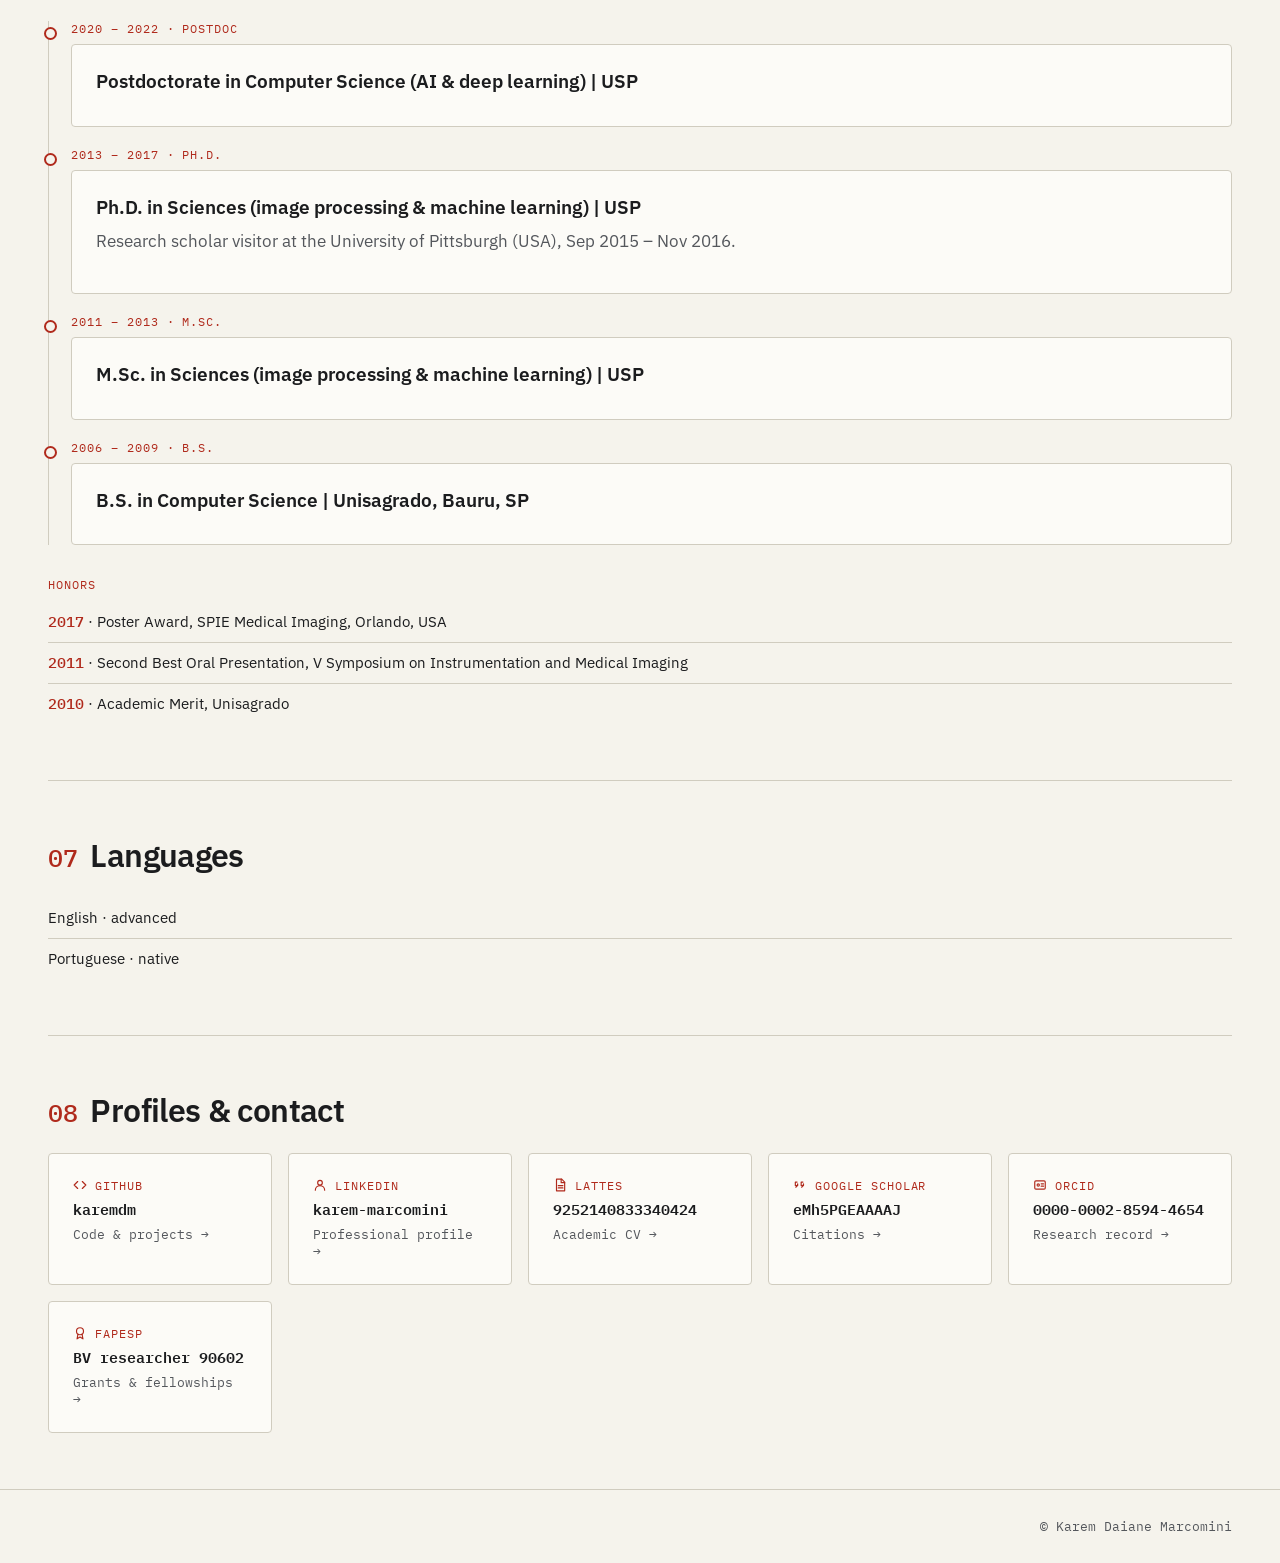
==== commit ecea88ca: "Add the ADIPEC 2023 paper to Publications and link it from the PPE project" ====
--- a/index.html
+++ b/index.html
@@ -5,7 +5,7 @@
 <meta name="viewport" content="width=device-width, initial-scale=1">
 <meta name="theme-color" content="#f5f3ec">
 <title>Karem Daiane Marcomini, Ph.D. | Senior AI &amp; Computer Vision Engineer</title>
-<meta name="description" content="Portfolio of Karem Daiane Marcomini, Ph.D. in Computer Science: Senior AI and Computer Vision Engineer bridging academic research and industrial deep learning solutions.">
+<meta name="description" content="Portfolio of Karem Daiane Marcomini, Ph.D. in Sciences: Senior AI and Computer Vision Engineer bridging academic research and industrial deep learning solutions.">
 <meta property="og:type" content="website">
 <meta property="og:title" content="Karem Daiane Marcomini, Ph.D. | Senior AI &amp; Computer Vision Engineer">
 <meta property="og:description" content="Senior AI and Computer Vision Engineer with over 10 years of experience. End-to-end deep learning pipelines, from data processing to production deployment.">
@@ -49,7 +49,7 @@
 <main id="top" class="container">
   <div class="hero">
     <div>
-      <p class="meta"><span>Computer Vision &amp; AI</span><span>Ph.D. in Computer Science</span><span>10+ years of experience</span></p>
+      <p class="meta"><span>Computer Vision &amp; AI</span><span>Ph.D. in Sciences</span><span>10+ years of experience</span></p>
       <h1>Karem Daiane Marcomini, Ph.D.</h1>
       <p class="lede">Senior AI &amp; Computer Vision Engineer. 10+ years across industrial applications and medical imaging, building end-to-end deep learning solutions from data to production inference.</p>
       <div class="btns">
@@ -68,7 +68,7 @@
   <dl class="stats">
     <div><dt>Years in AI &amp; vision</dt><dd>10+</dd></div>
     <div><dt>Open-source projects</dt><dd>10</dd></div>
-    <div><dt>Ph.D. in Computer Science</dt><dd>USP</dd></div>
+    <div><dt>Ph.D. in Sciences</dt><dd>USP</dd></div>
     <div><dt>Visiting scholar</dt><dd>Pitt</dd></div>
   </dl>
 
@@ -188,7 +188,7 @@
           <p>Checks personal protective equipment in video. Paired-class YOLO models detect each item as worn or not worn (hardhat, vest, gloves, goggles, mask), a tracker follows each worker, and a 3-second majority vote confirms violations before a box turns red, filtering out flicker. A vision-language model (SmolVLM or Idefics2) then double-checks each flagged worker's crop, for human review.</p>
           <figure class="flow"><figcaption>Fig. 02 · pipeline</figcaption><ol><li>Video</li><li>YOLO PPE (worn / not worn)</li><li>ByteTrack per worker</li><li>3 s majority vote</li><li>VLM crop check</li><li>Violation report</li></ol></figure>
           <ul class="chips"><li>Python</li><li>Ultralytics YOLOv8 / YOLO26</li><li>ByteTrack</li><li>SmolVLM / Idefics2</li><li>Streamlit</li><li>OpenCV</li></ul>
-          <p class="links"><a class="link" href="projects/ppe-compliance-vlm/">Project page →</a><a class="link" href="https://github.com/karemdm/ppe-compliance-vlm" rel="noopener">View code &rarr;</a></p>
+          <p class="links"><a class="link" href="projects/ppe-compliance-vlm/">Project page →</a><a class="link" href="https://github.com/karemdm/ppe-compliance-vlm" rel="noopener">View code &rarr;</a><a class="link" href="https://doi.org/10.2118/216426-MS" rel="noopener">Paper · ADIPEC 2023 &rarr;</a></p>
         </article>
         <article class="card" data-cat="video">
           <p class="card-meta"><span>Video analytics</span><span>CLI</span></p>
@@ -283,6 +283,15 @@
         <li>
           <span class="pub-n">03</span>
           <div>
+            <p class="pub-meta"><span>2023</span><span>Conference paper</span></p>
+            <h3><a href="https://doi.org/10.2118/216426-MS" rel="noopener">Optimizing Industrial Risk Management Through AI and No-Code Platform: A Global Solution for the Oil and Gas Industry</a></h3>
+            <p class="pub-authors">Fortunato, H. E.; <b>Marcomini, K. D.</b>; Soares, G. J.; Gremes, M. F.; Alberto, P. F.; Reis, F. J.; Abbas, C.</p>
+            <p class="pub-venue">ADIPEC 2023, Abu Dhabi · <a href="https://doi.org/10.2118/216426-MS" rel="noopener">doi:10.2118/216426-MS</a> · <a href="projects/ppe-compliance-vlm/">related project</a></p>
+          </div>
+        </li>
+        <li>
+          <span class="pub-n">04</span>
+          <div>
             <p class="pub-meta"><span>2020</span><span>Journal article</span></p>
             <h3><a href="https://doi.org/10.1016/j.ejrad.2020.109197" rel="noopener">Impact of radiomics on the breast ultrasound radiologist’s clinical practice: from lumpologist to data wrangler</a></h3>
             <p class="pub-authors">Fleury, E. F. C.; <b>Marcomini, K. D.</b></p>
@@ -290,7 +299,7 @@
           </div>
         </li>
         <li>
-          <span class="pub-n">04</span>
+          <span class="pub-n">05</span>
           <div>
             <p class="pub-meta"><span>2019</span><span>Journal article</span></p>
             <h3><a href="https://doi.org/10.1186/s41747-019-0112-7" rel="noopener">Performance of machine learning software to classify breast lesions using BI-RADS radiomic features on ultrasound images</a></h3>
@@ -299,7 +308,7 @@
           </div>
         </li>
         <li>
-          <span class="pub-n">05</span>
+          <span class="pub-n">06</span>
           <div>
             <p class="pub-meta"><span>2018</span><span>Journal article</span></p>
             <h3><a href="https://doi.org/10.1177/1533033818763461" rel="noopener">The Feasibility of Classifying Breast Masses Using a Computer-Assisted Diagnosis (CAD) System Based on Ultrasound Elastography and BI-RADS Lexicon</a></h3>
@@ -308,7 +317,7 @@
           </div>
         </li>
         <li>
-          <span class="pub-n">06</span>
+          <span class="pub-n">07</span>
           <div>
             <p class="pub-meta"><span>2018</span><span>Journal article</span></p>
             <h3><a href="https://doi.org/10.3390/bioengineering5030062" rel="noopener">Evaluation of a Computer-Aided Diagnosis System in the Classification of Lesions in Breast Strain Elastography Imaging</a></h3>
@@ -317,7 +326,7 @@
           </div>
         </li>
         <li>
-          <span class="pub-n">07</span>
+          <span class="pub-n">08</span>
           <div>
             <p class="pub-meta"><span>2016</span><span>Journal article</span></p>
             <h3><a href="https://doi.org/10.1155/2016/7987212" rel="noopener">Application of Artificial Neural Network Models in Segmentation and Classification of Nodules in Breast Ultrasound Digital Images</a></h3>
@@ -338,7 +347,7 @@
         <h3>Postdoctorate in Computer Science (AI &amp; deep learning) | USP</h3>
       </article></li>
       <li><span class="tl-kind">2013 – 2017 · Ph.D.</span><article class="card">
-        <h3>Ph.D. in Computer Science (image processing &amp; machine learning) | USP</h3>
+        <h3>Ph.D. in Sciences (image processing &amp; machine learning) | USP</h3>
         <p class="muted">Research scholar visitor at the University of Pittsburgh (USA), Sep 2015 – Nov 2016.</p>
       </article></li>
       <li><span class="tl-kind">2011 – 2013 · M.Sc.</span><article class="card">
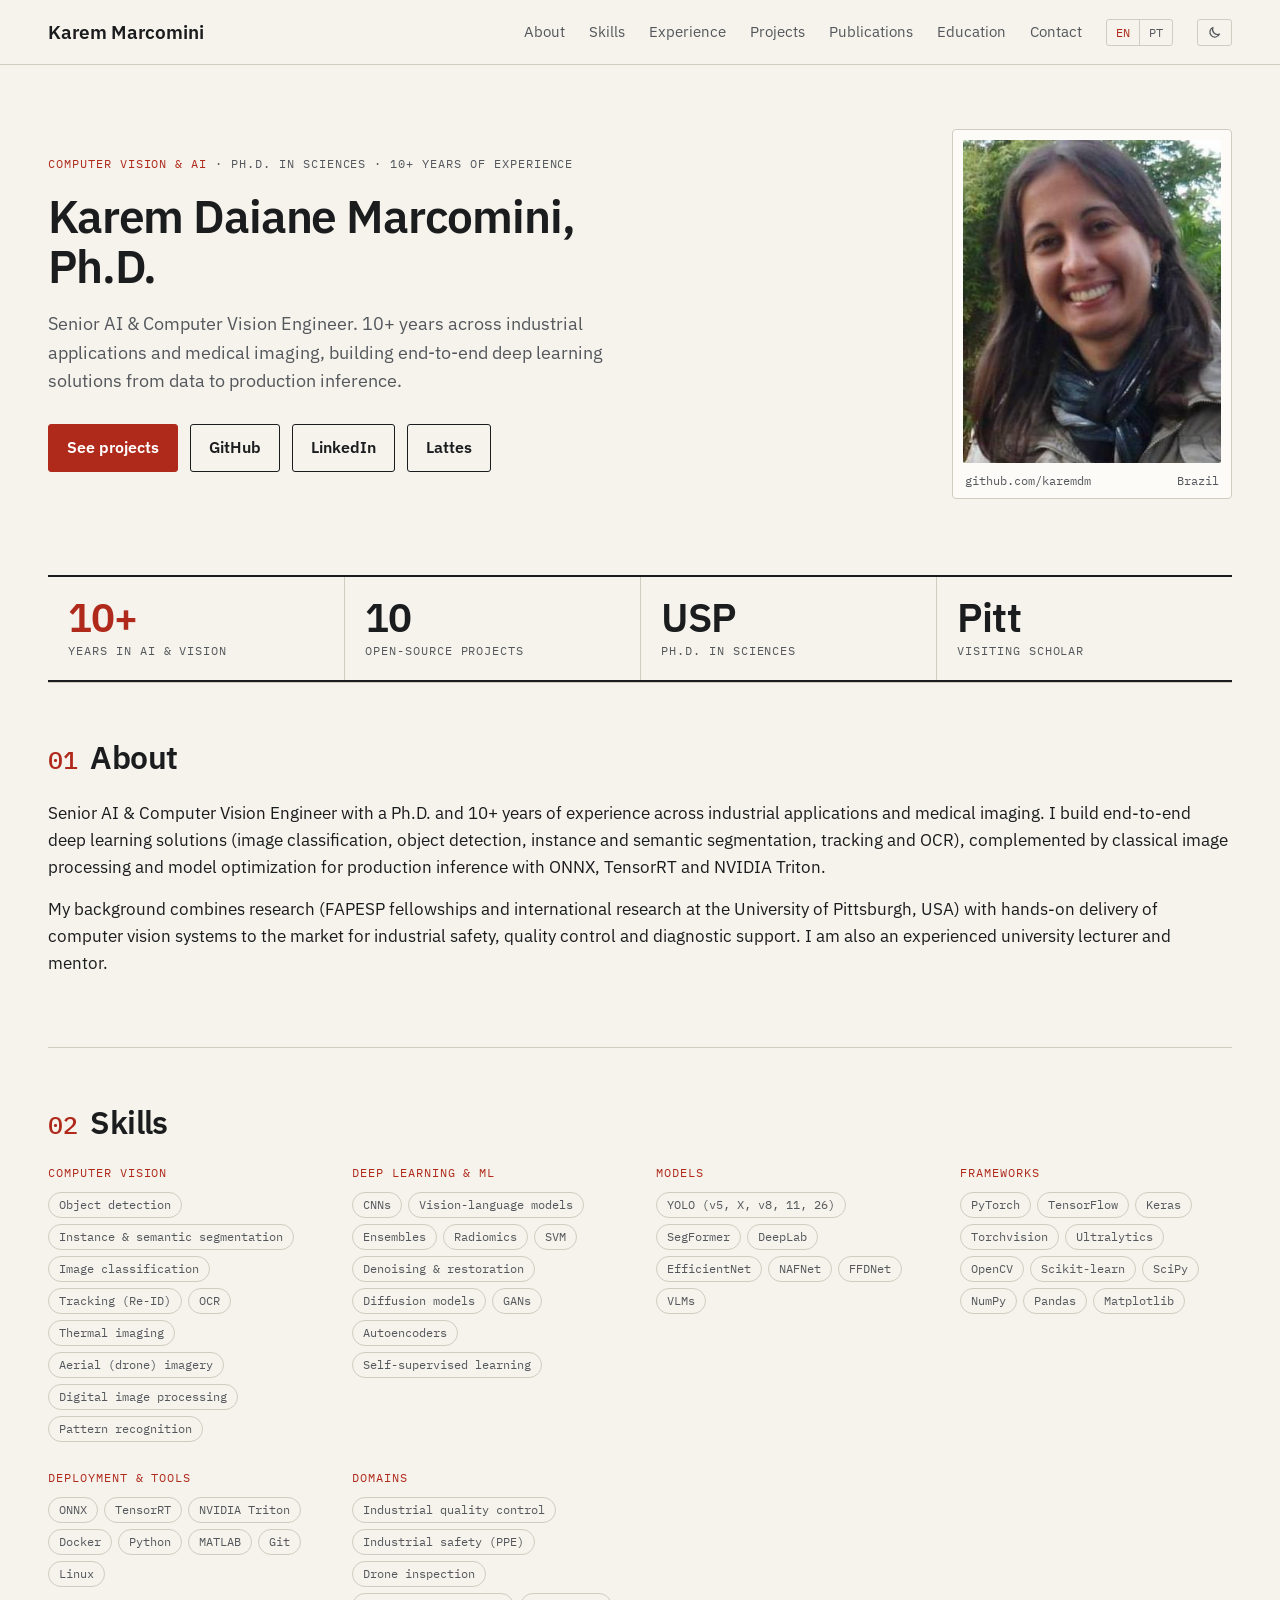
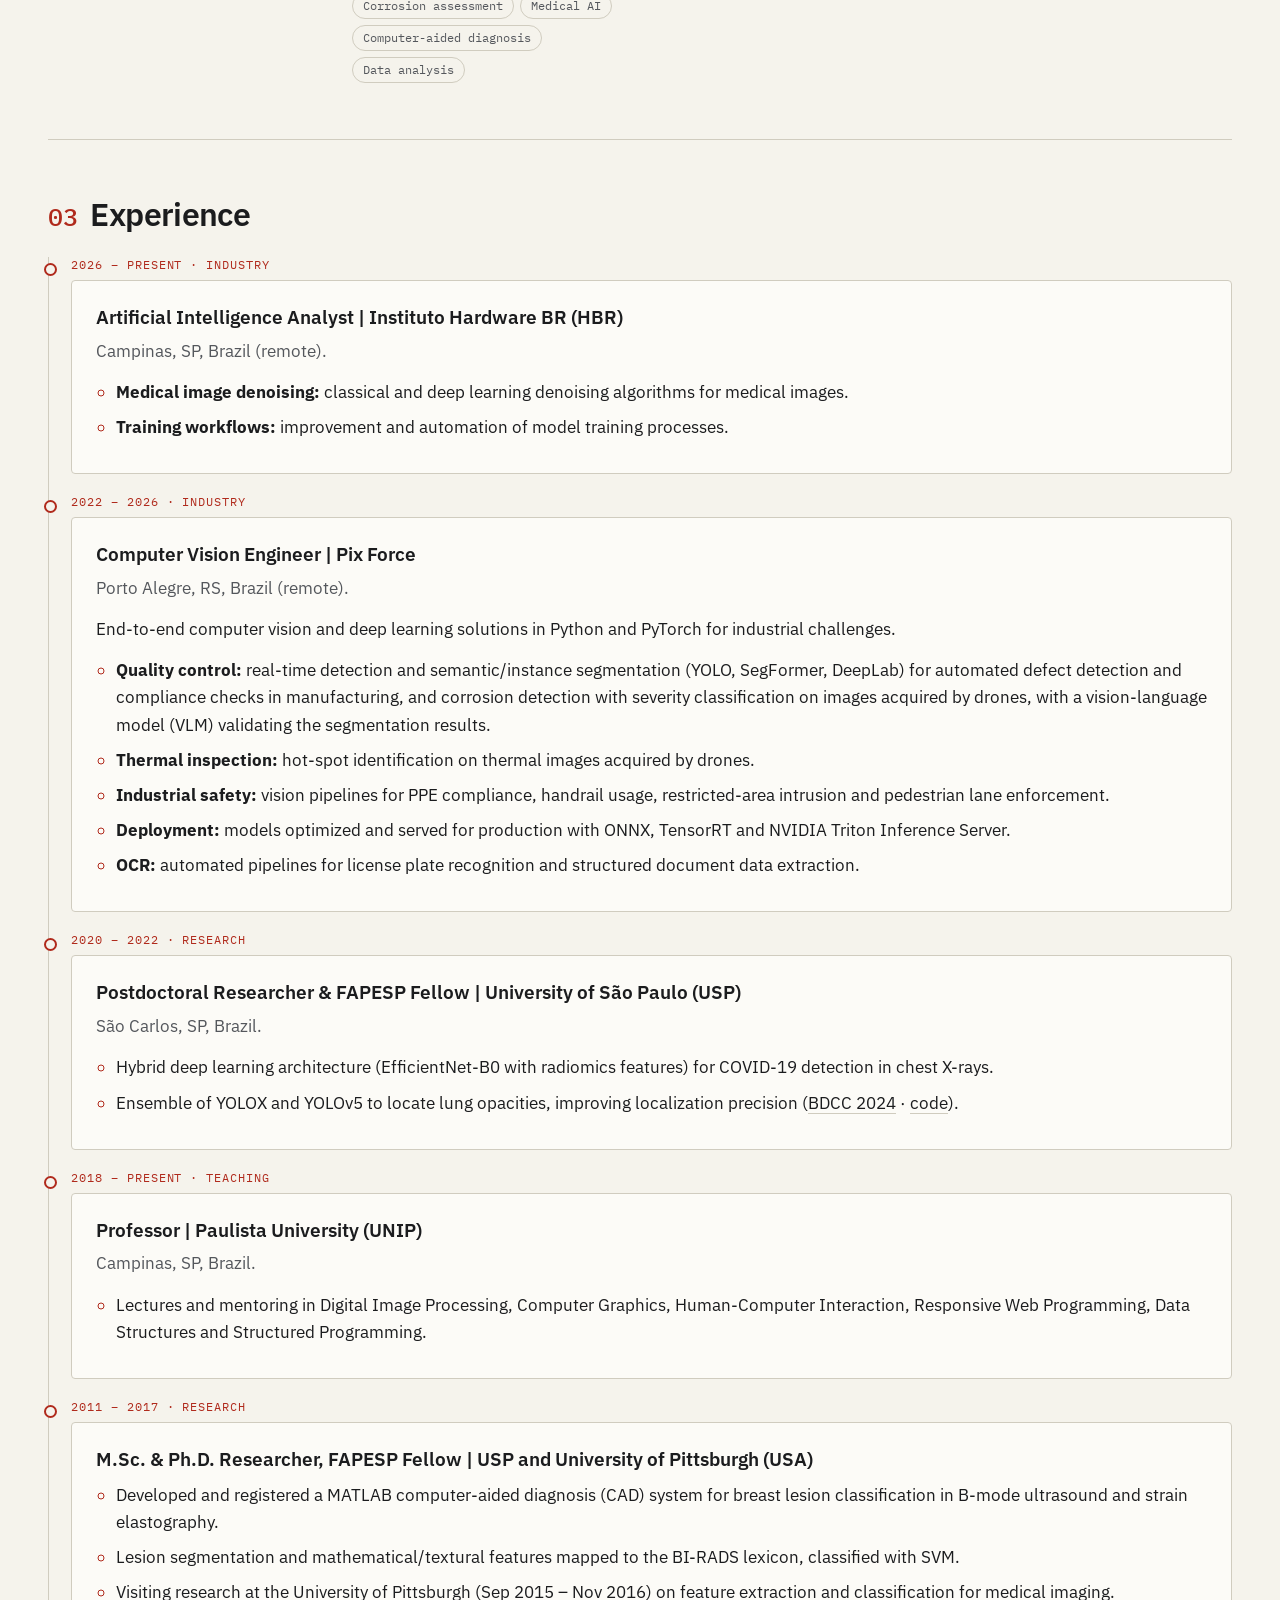
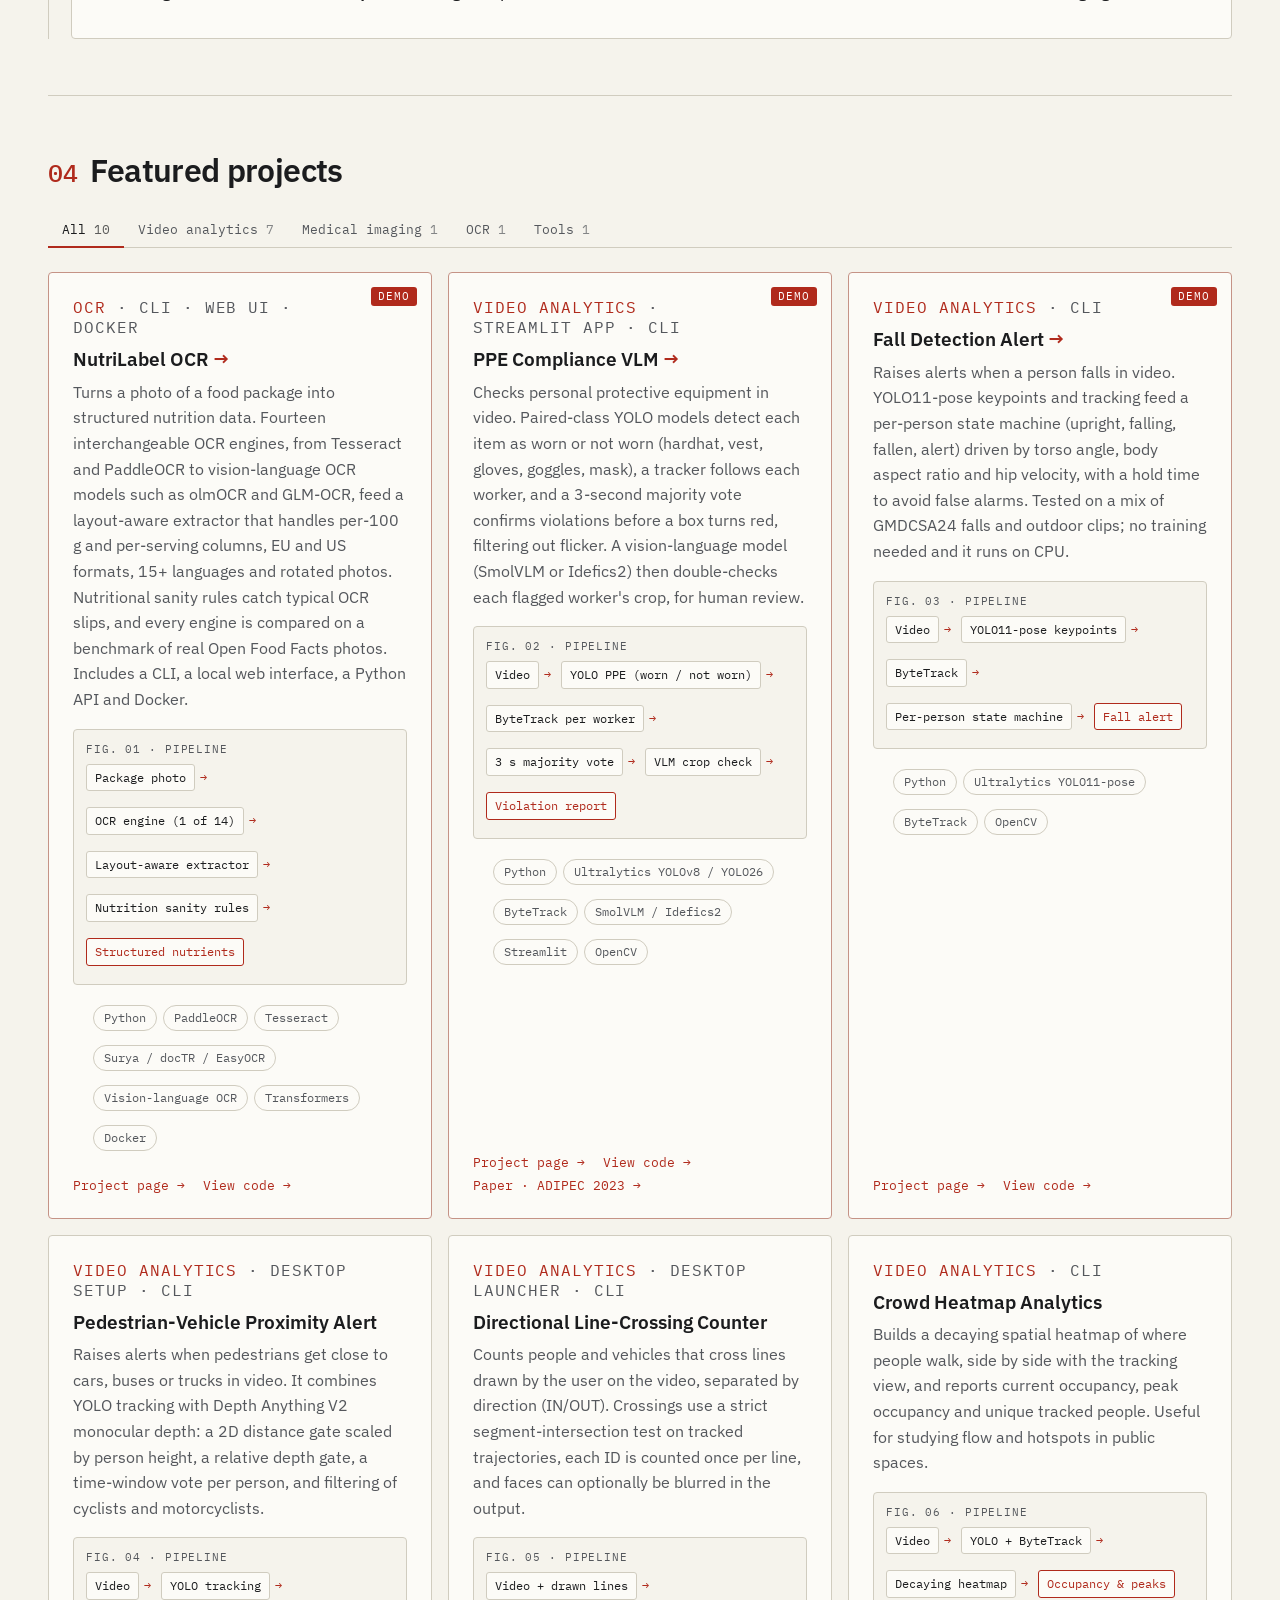
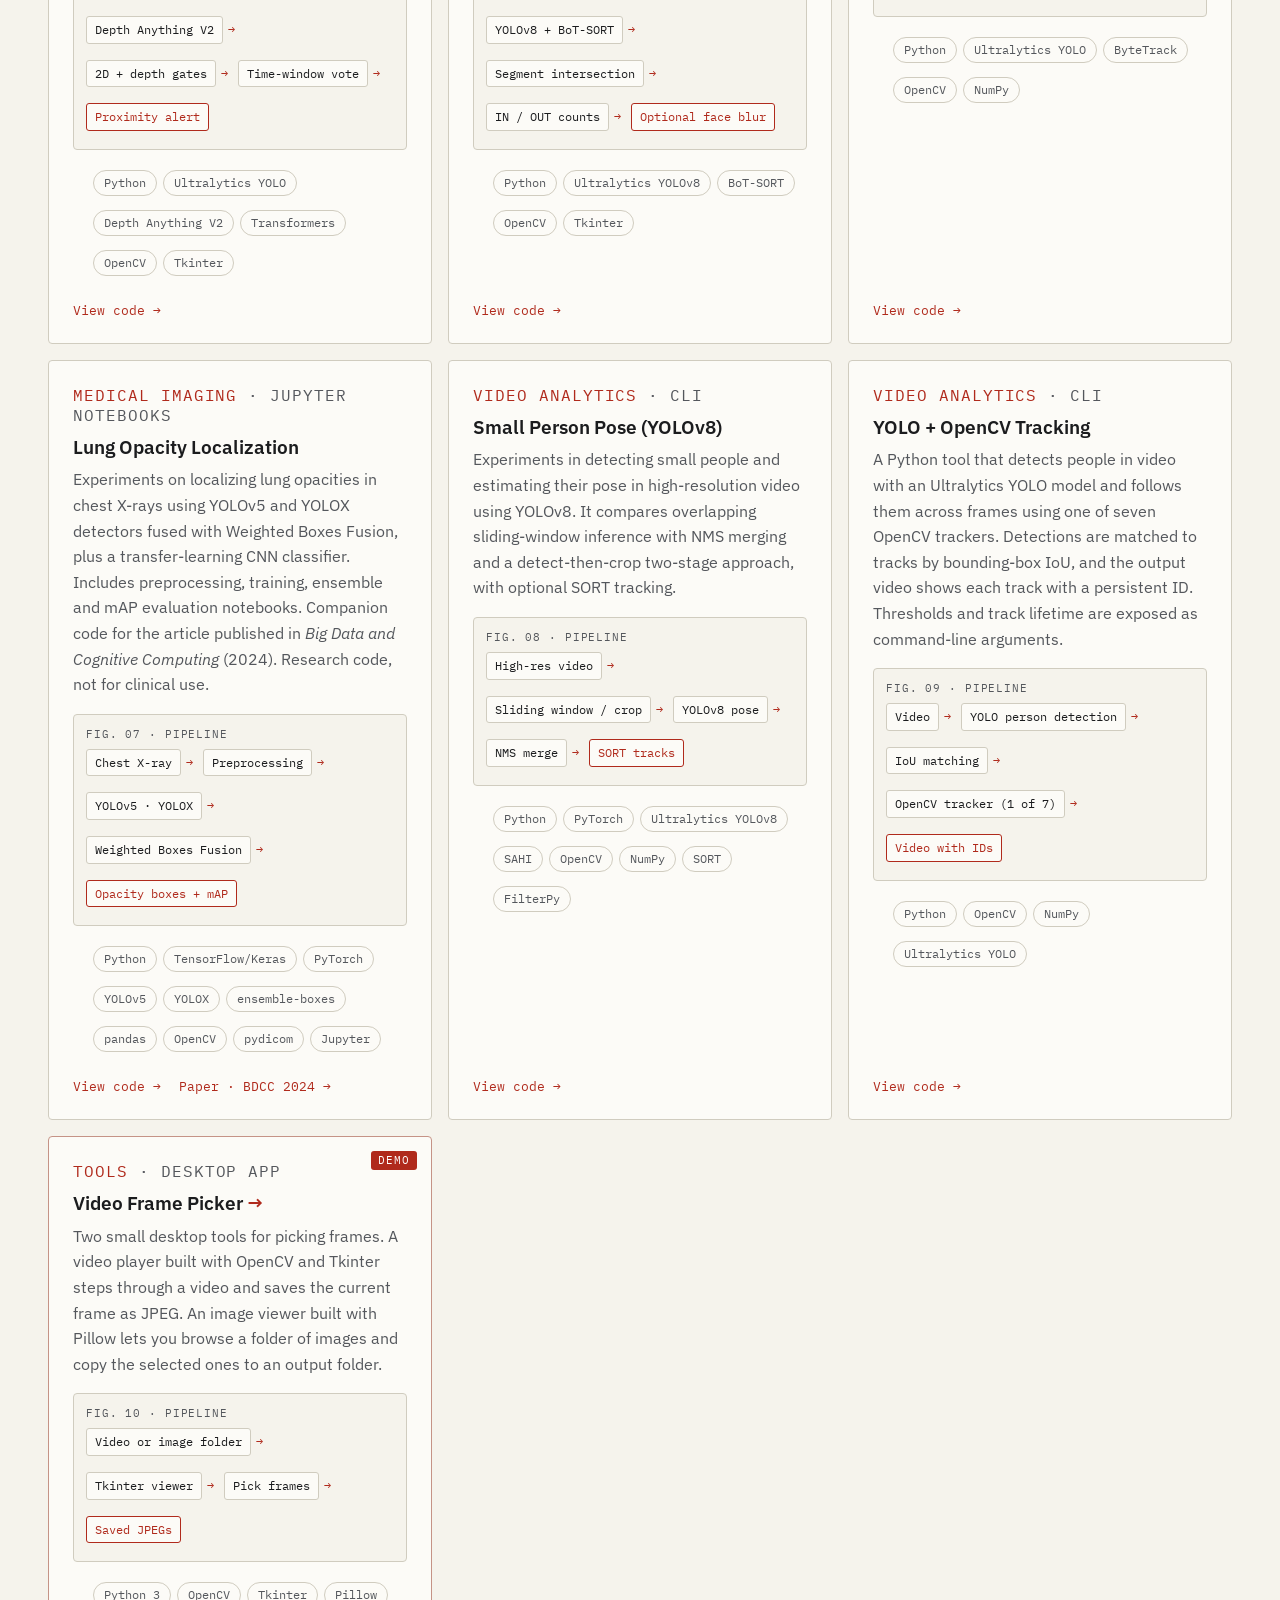
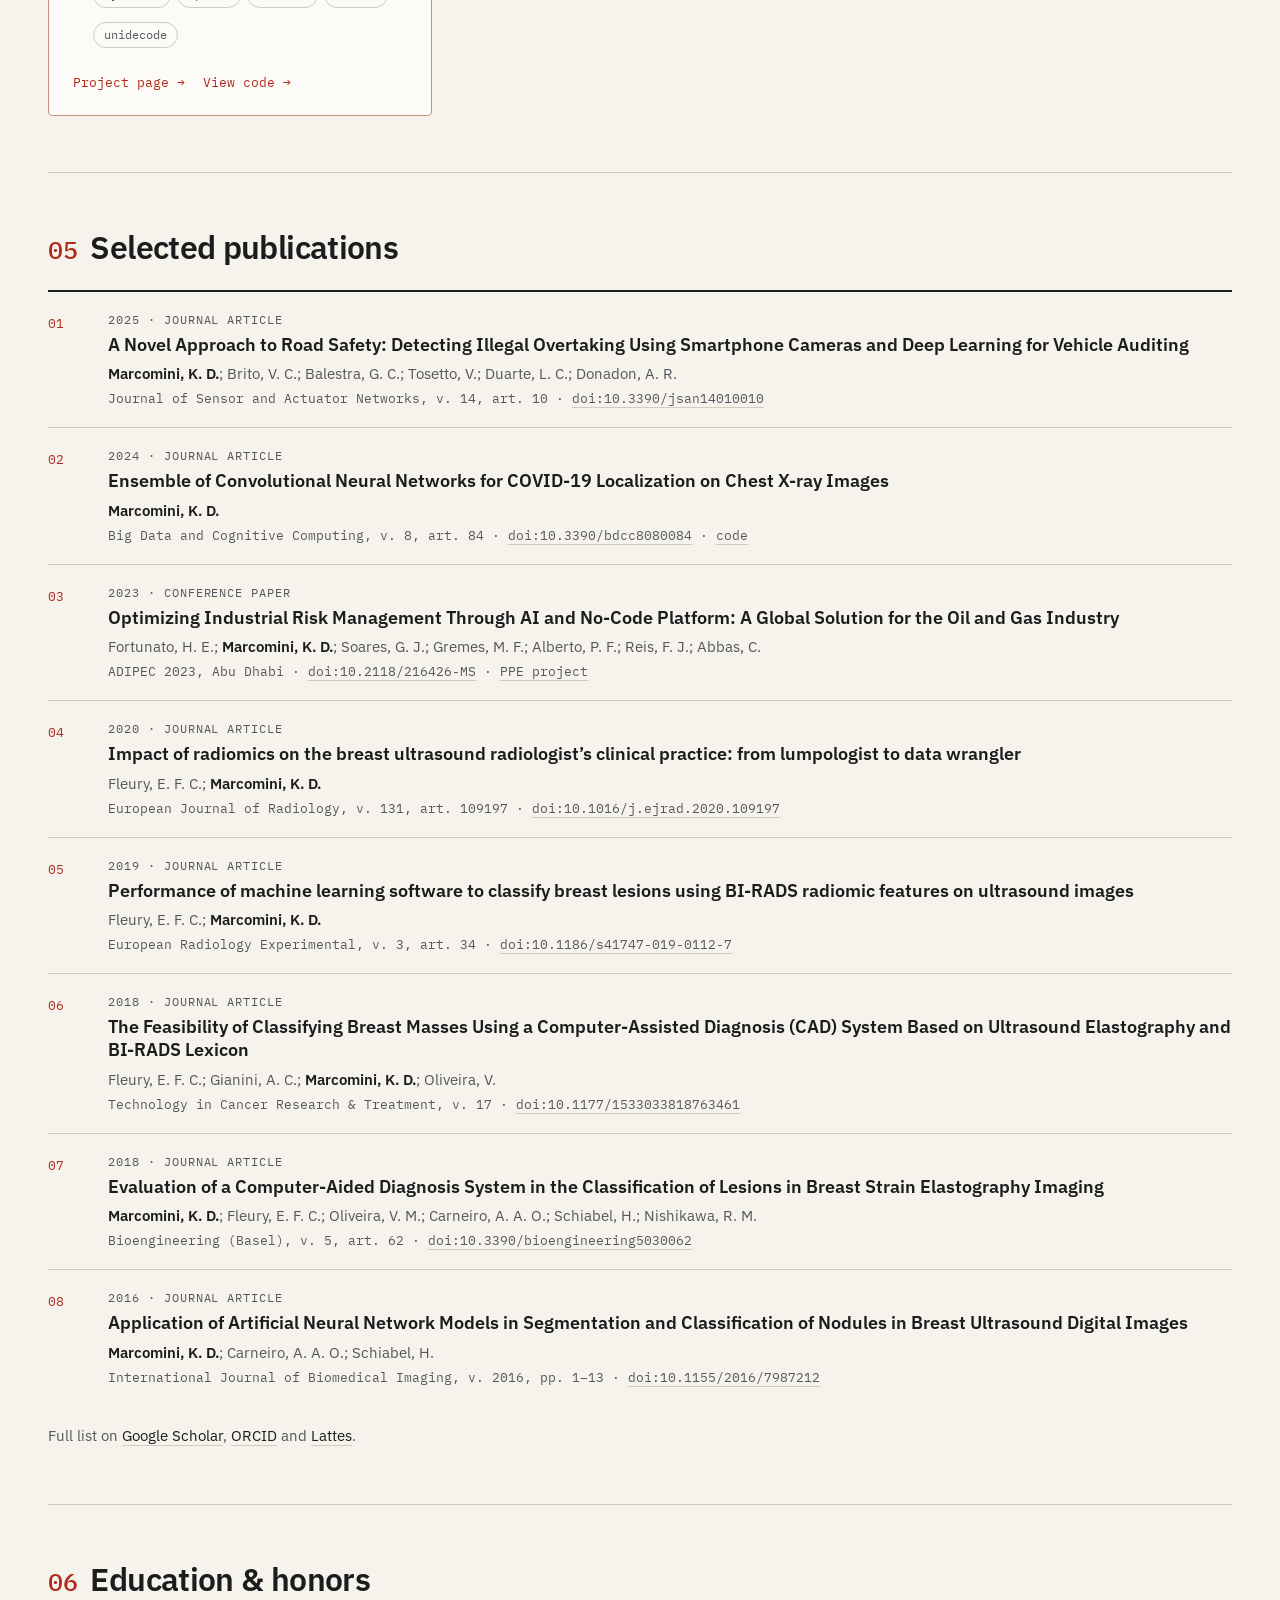
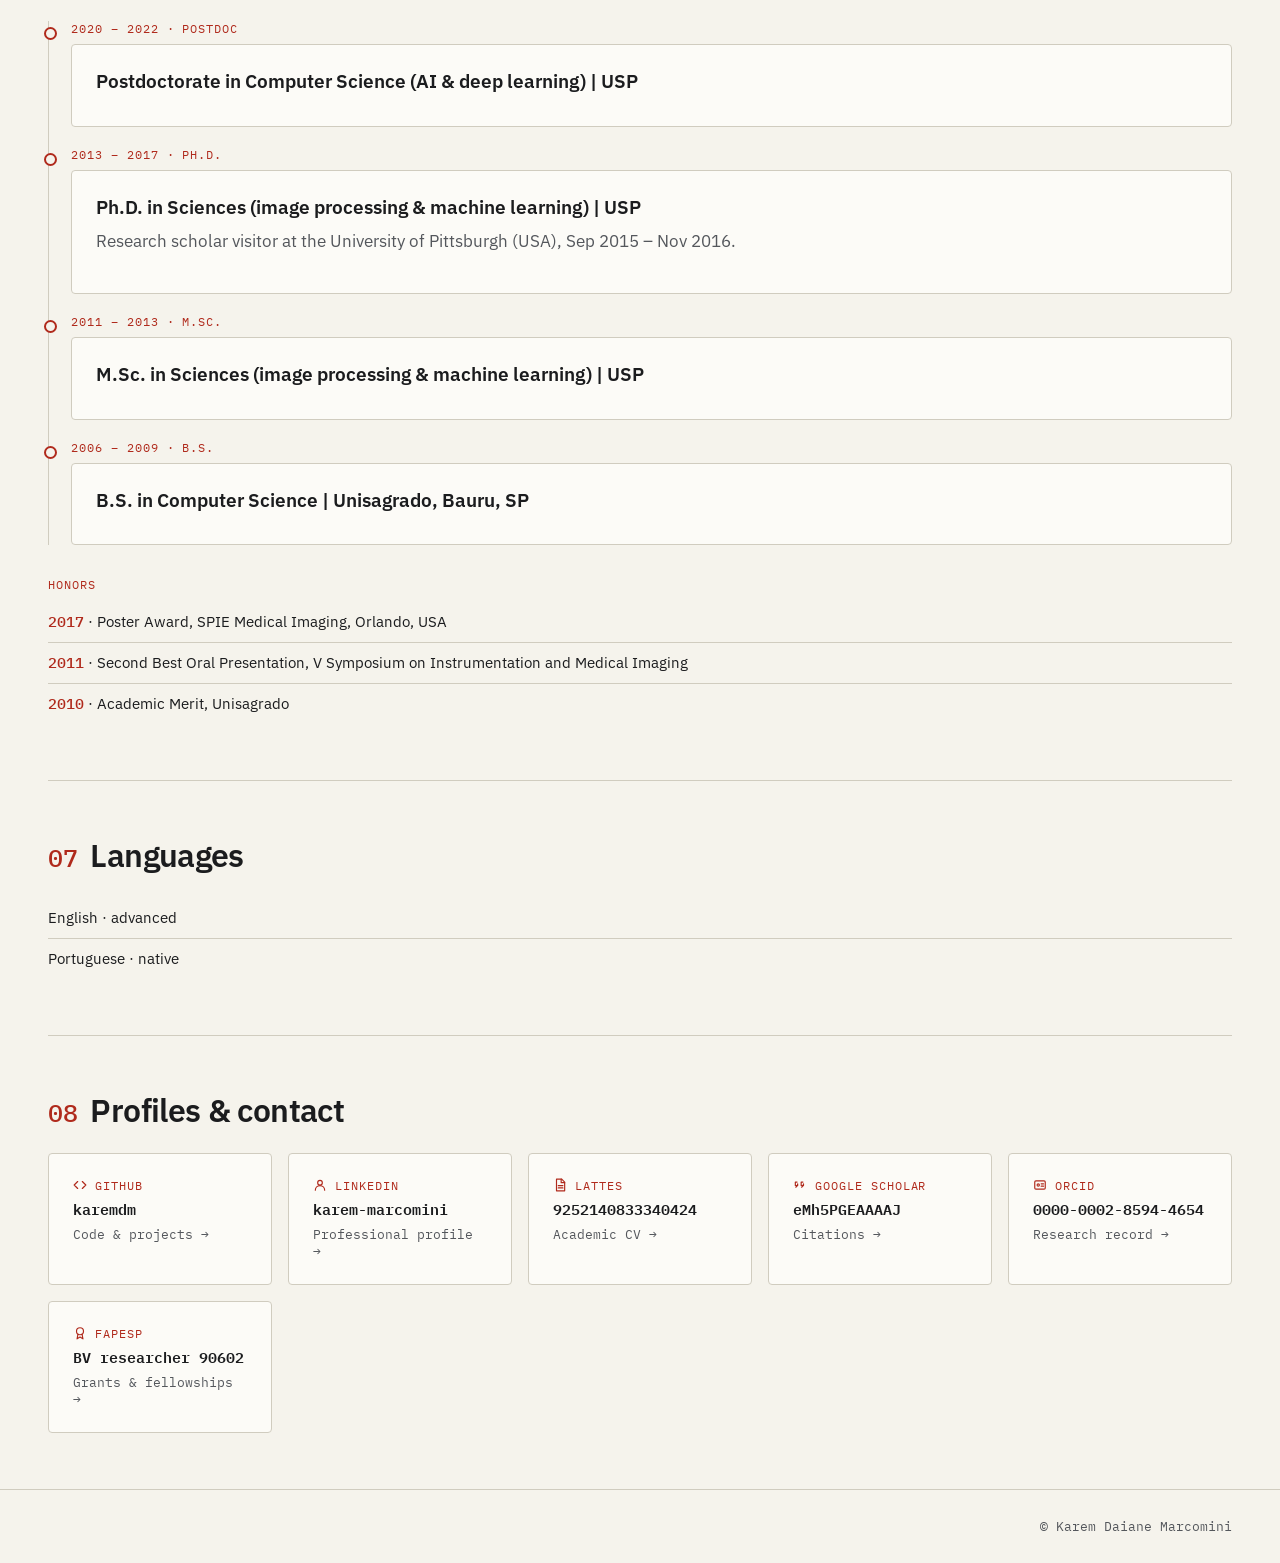
==== commit 67c0db79: "Name the related PPE project link" ====
--- a/index.html
+++ b/index.html
@@ -286,7 +286,7 @@
             <p class="pub-meta"><span>2023</span><span>Conference paper</span></p>
             <h3><a href="https://doi.org/10.2118/216426-MS" rel="noopener">Optimizing Industrial Risk Management Through AI and No-Code Platform: A Global Solution for the Oil and Gas Industry</a></h3>
             <p class="pub-authors">Fortunato, H. E.; <b>Marcomini, K. D.</b>; Soares, G. J.; Gremes, M. F.; Alberto, P. F.; Reis, F. J.; Abbas, C.</p>
-            <p class="pub-venue">ADIPEC 2023, Abu Dhabi · <a href="https://doi.org/10.2118/216426-MS" rel="noopener">doi:10.2118/216426-MS</a> · <a href="projects/ppe-compliance-vlm/">related project</a></p>
+            <p class="pub-venue">ADIPEC 2023, Abu Dhabi · <a href="https://doi.org/10.2118/216426-MS" rel="noopener">doi:10.2118/216426-MS</a> · <a href="projects/ppe-compliance-vlm/">PPE project</a></p>
           </div>
         </li>
         <li>
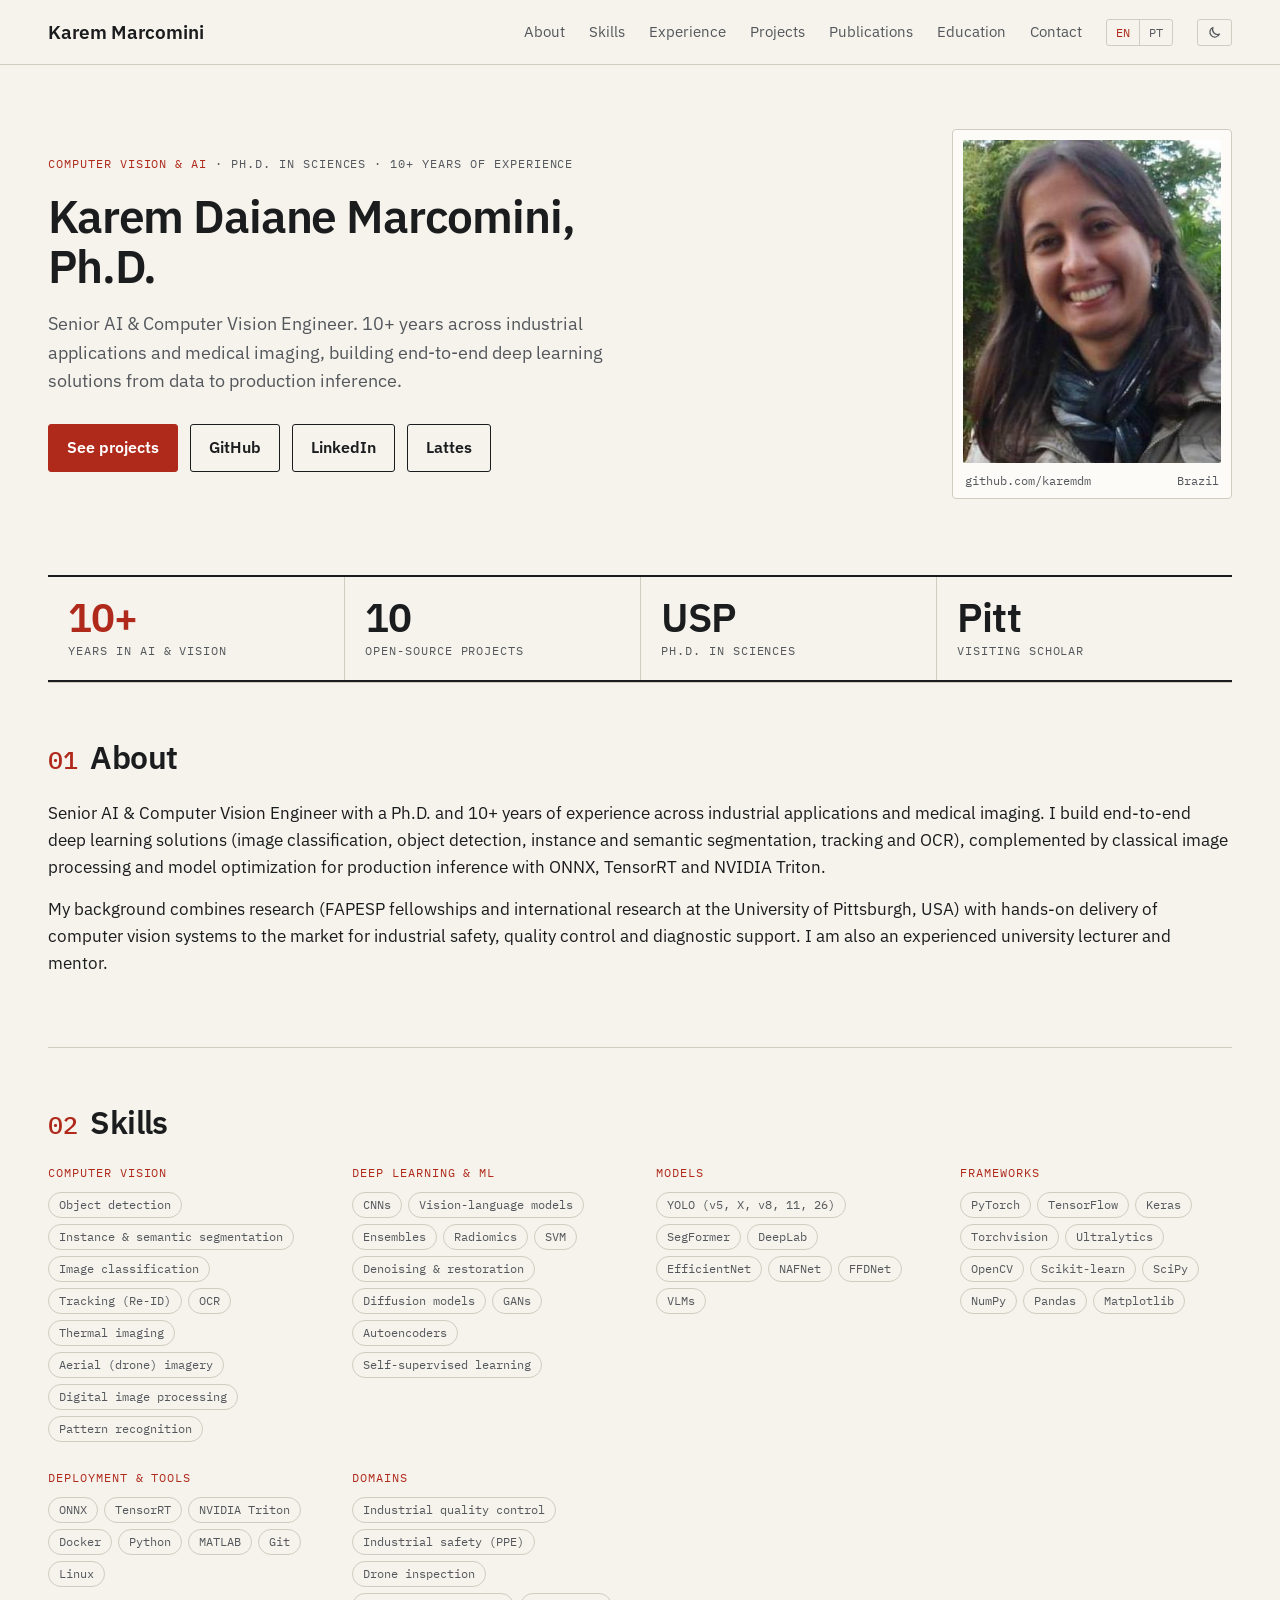
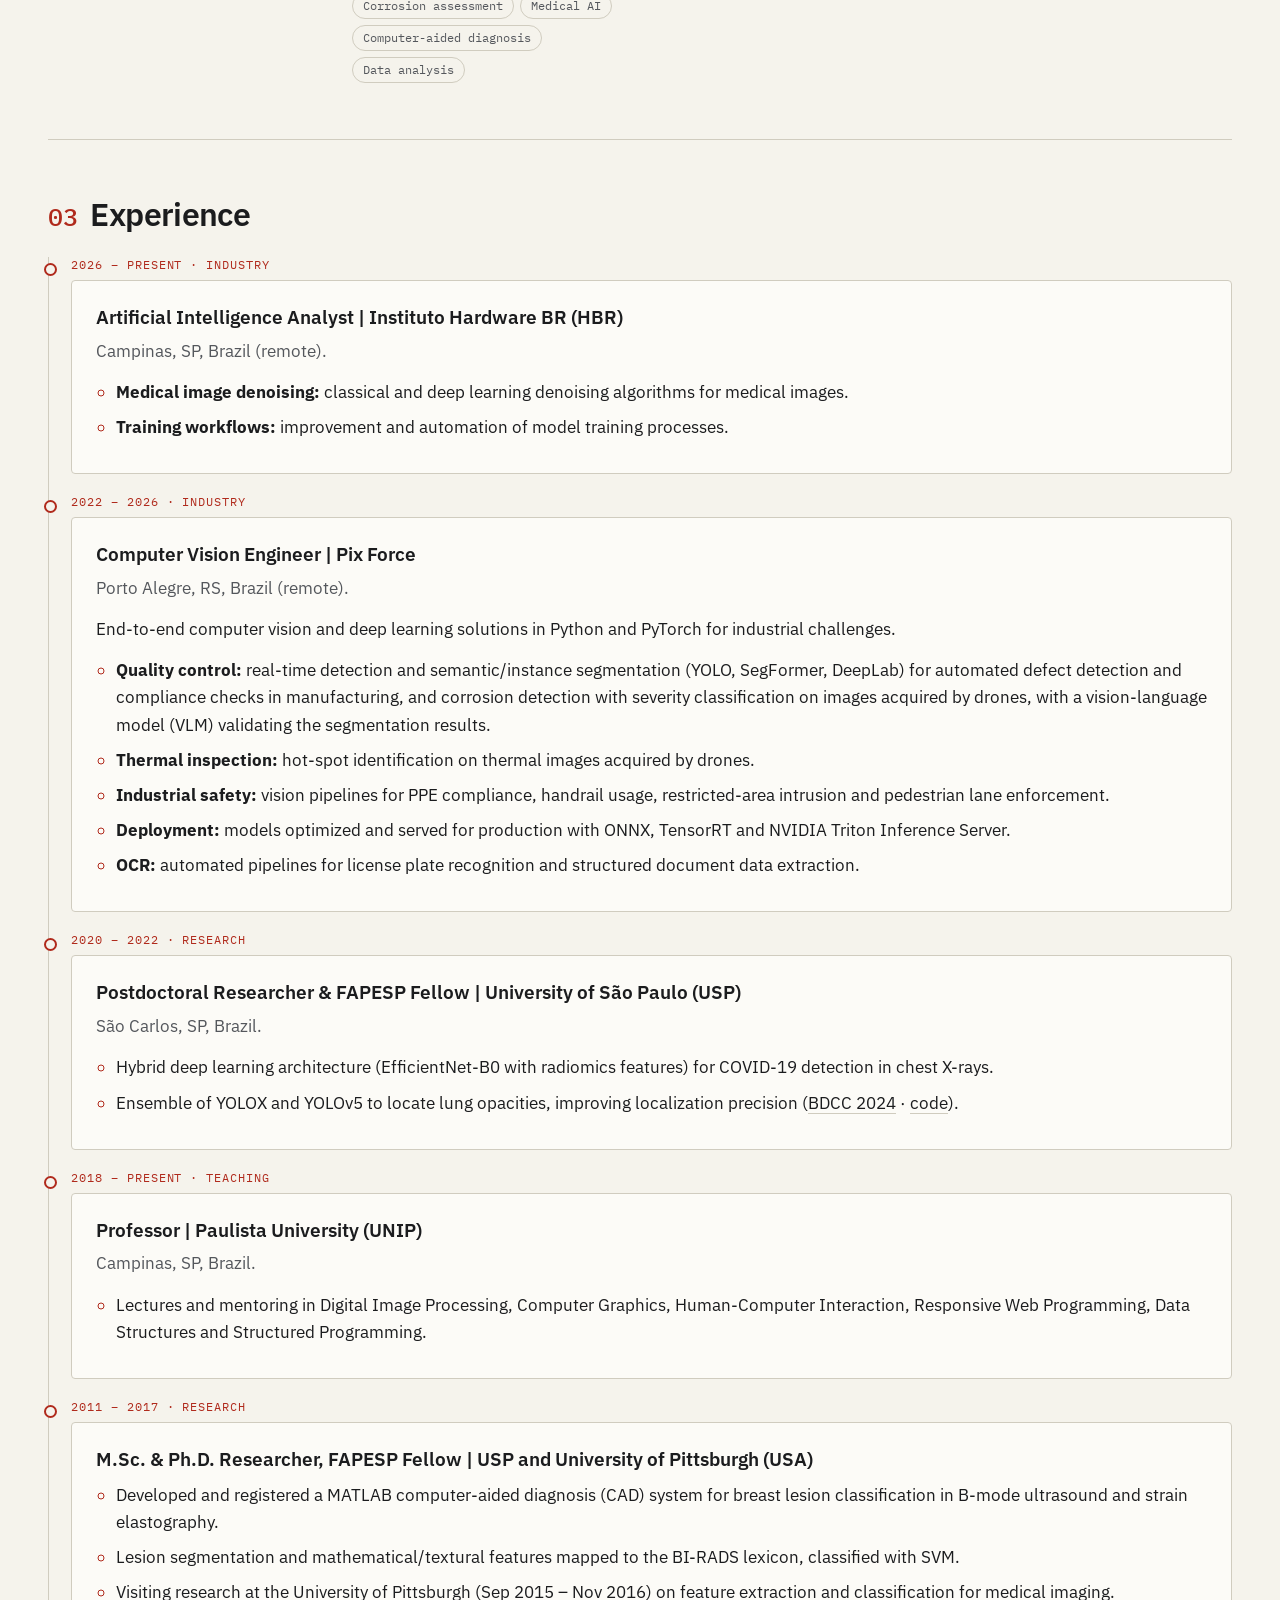
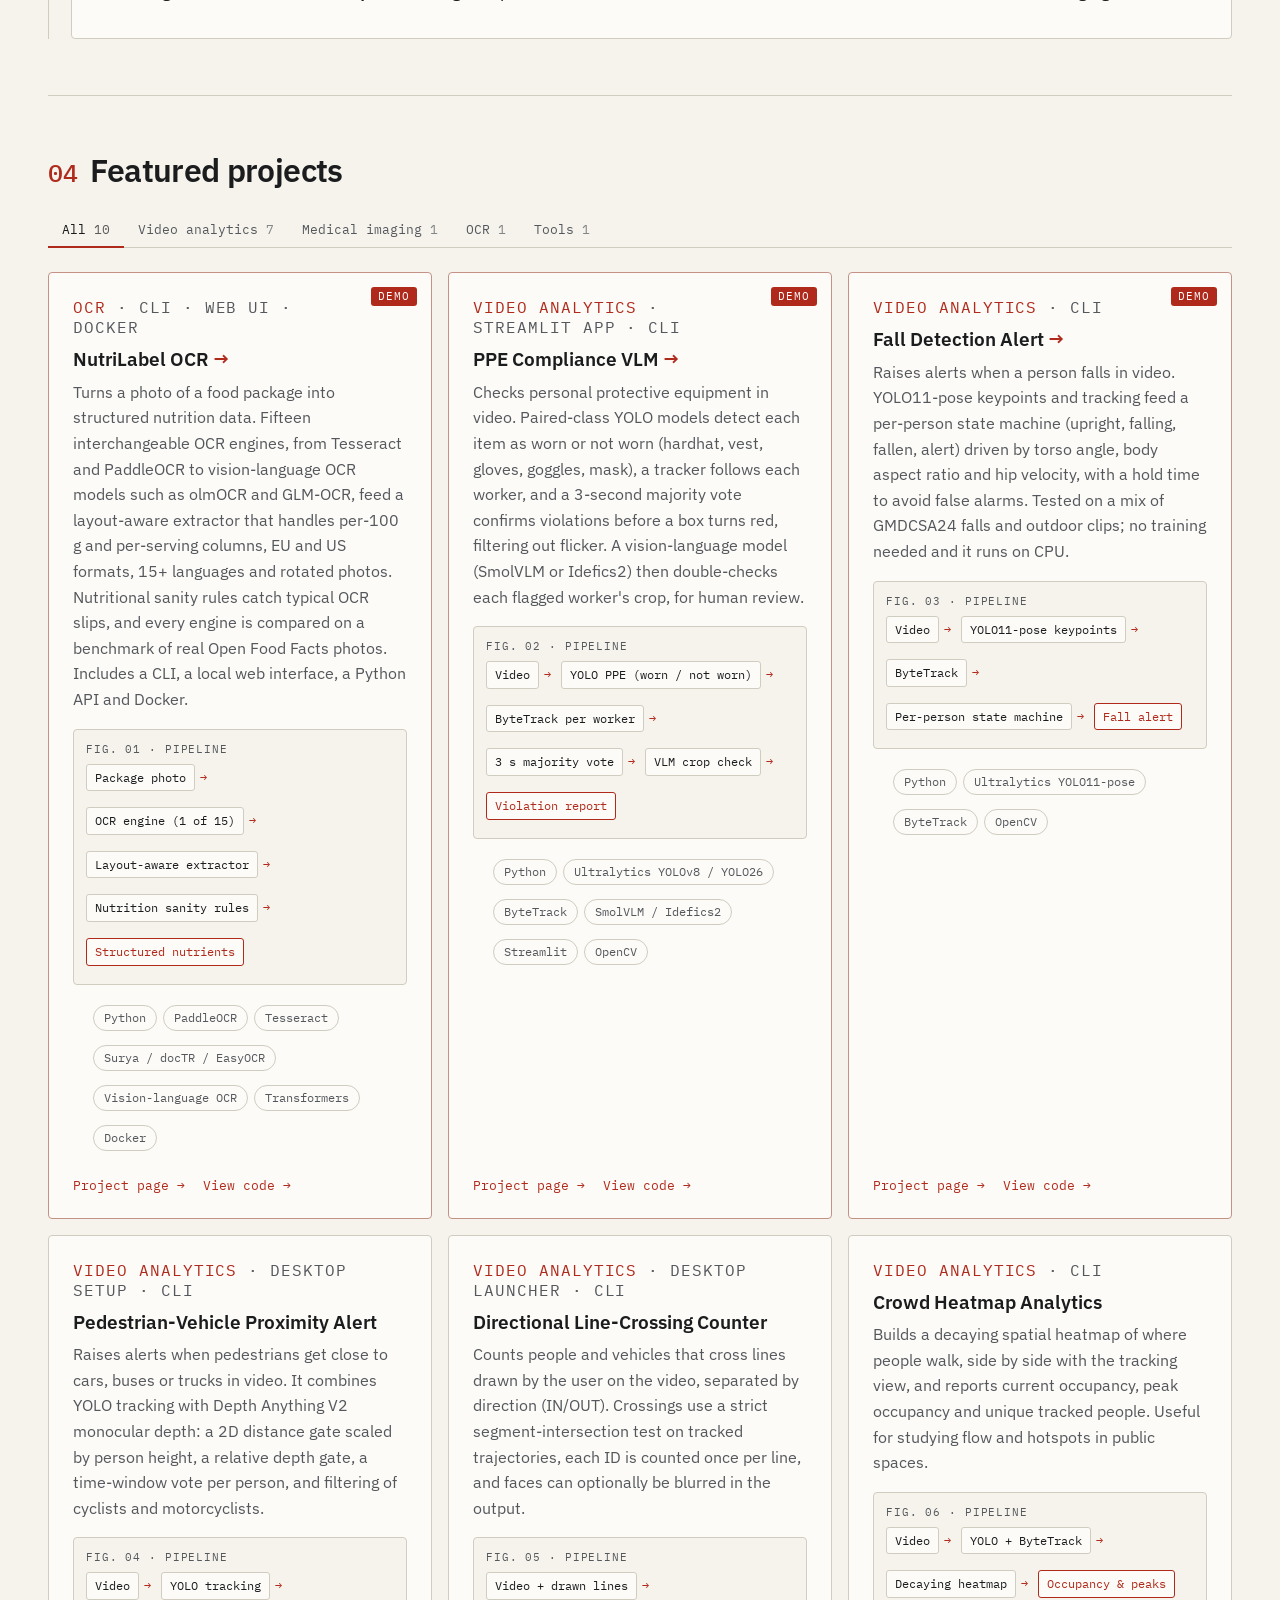
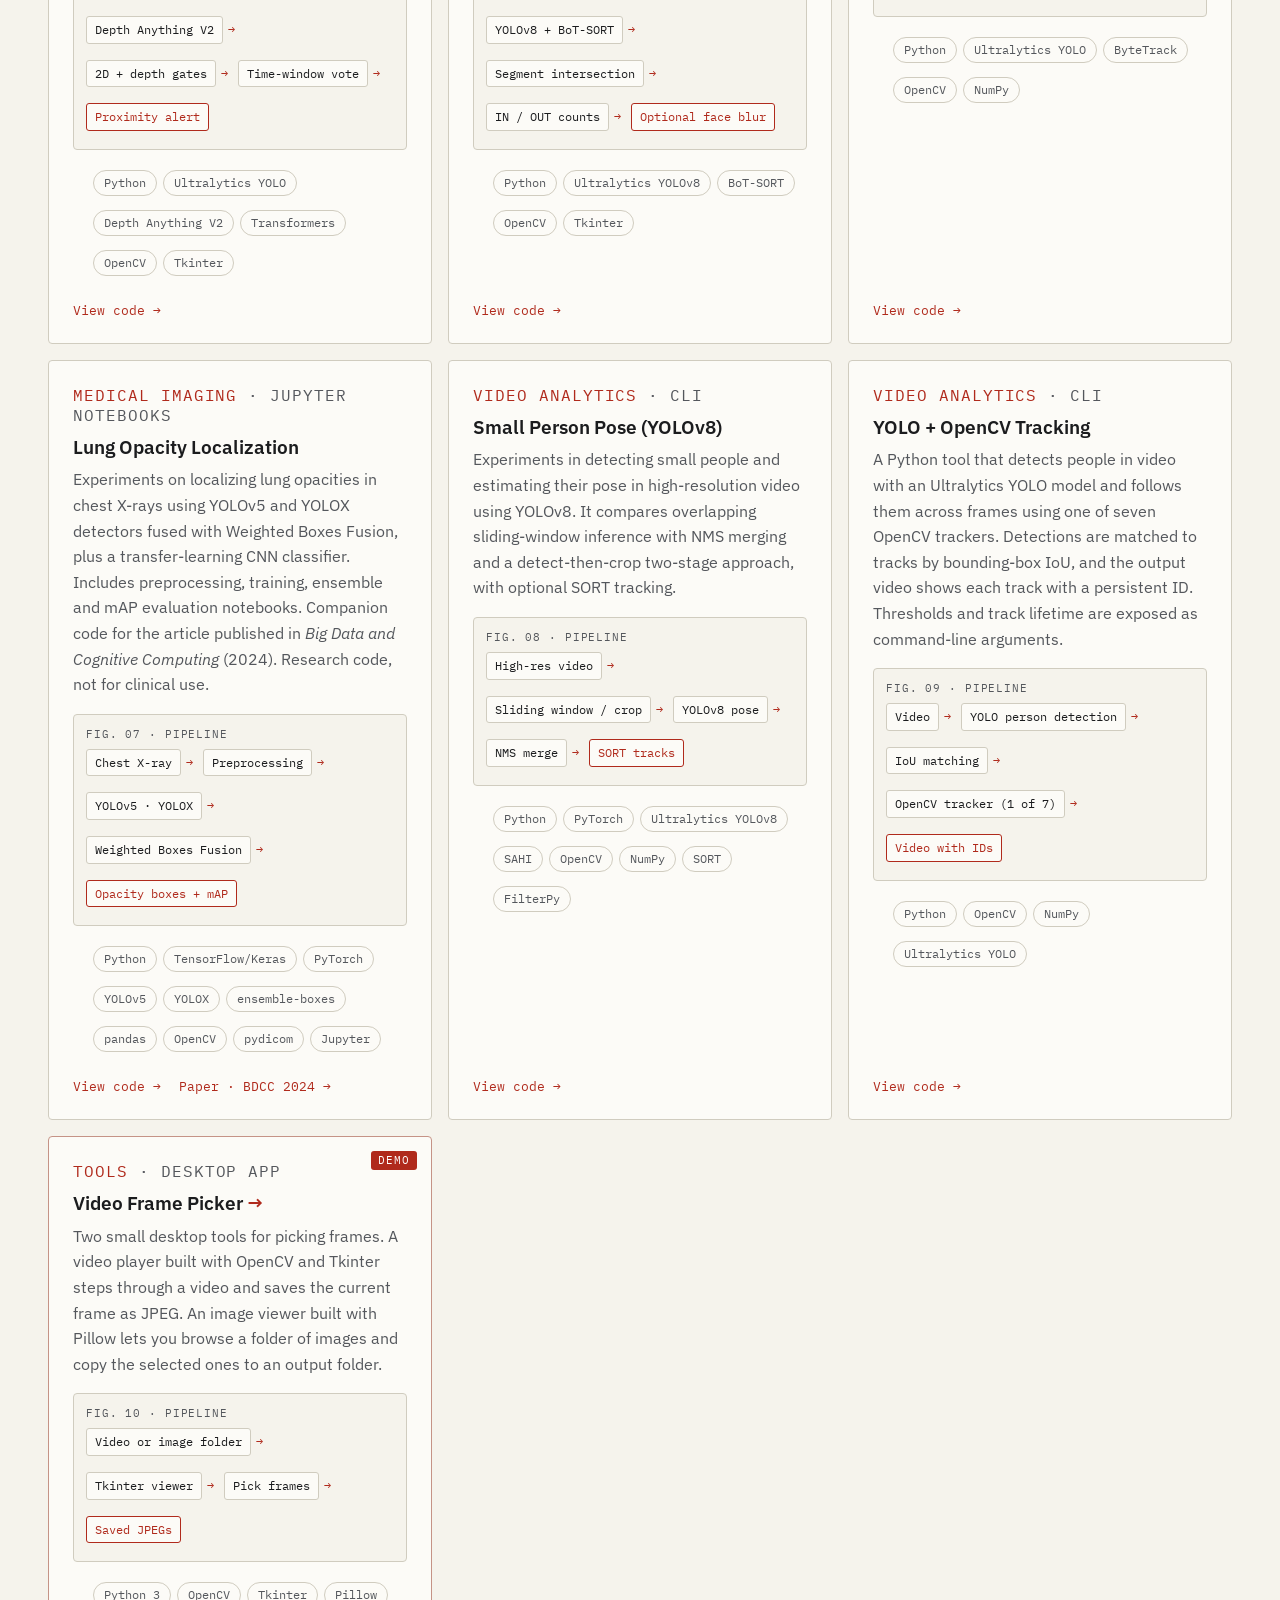
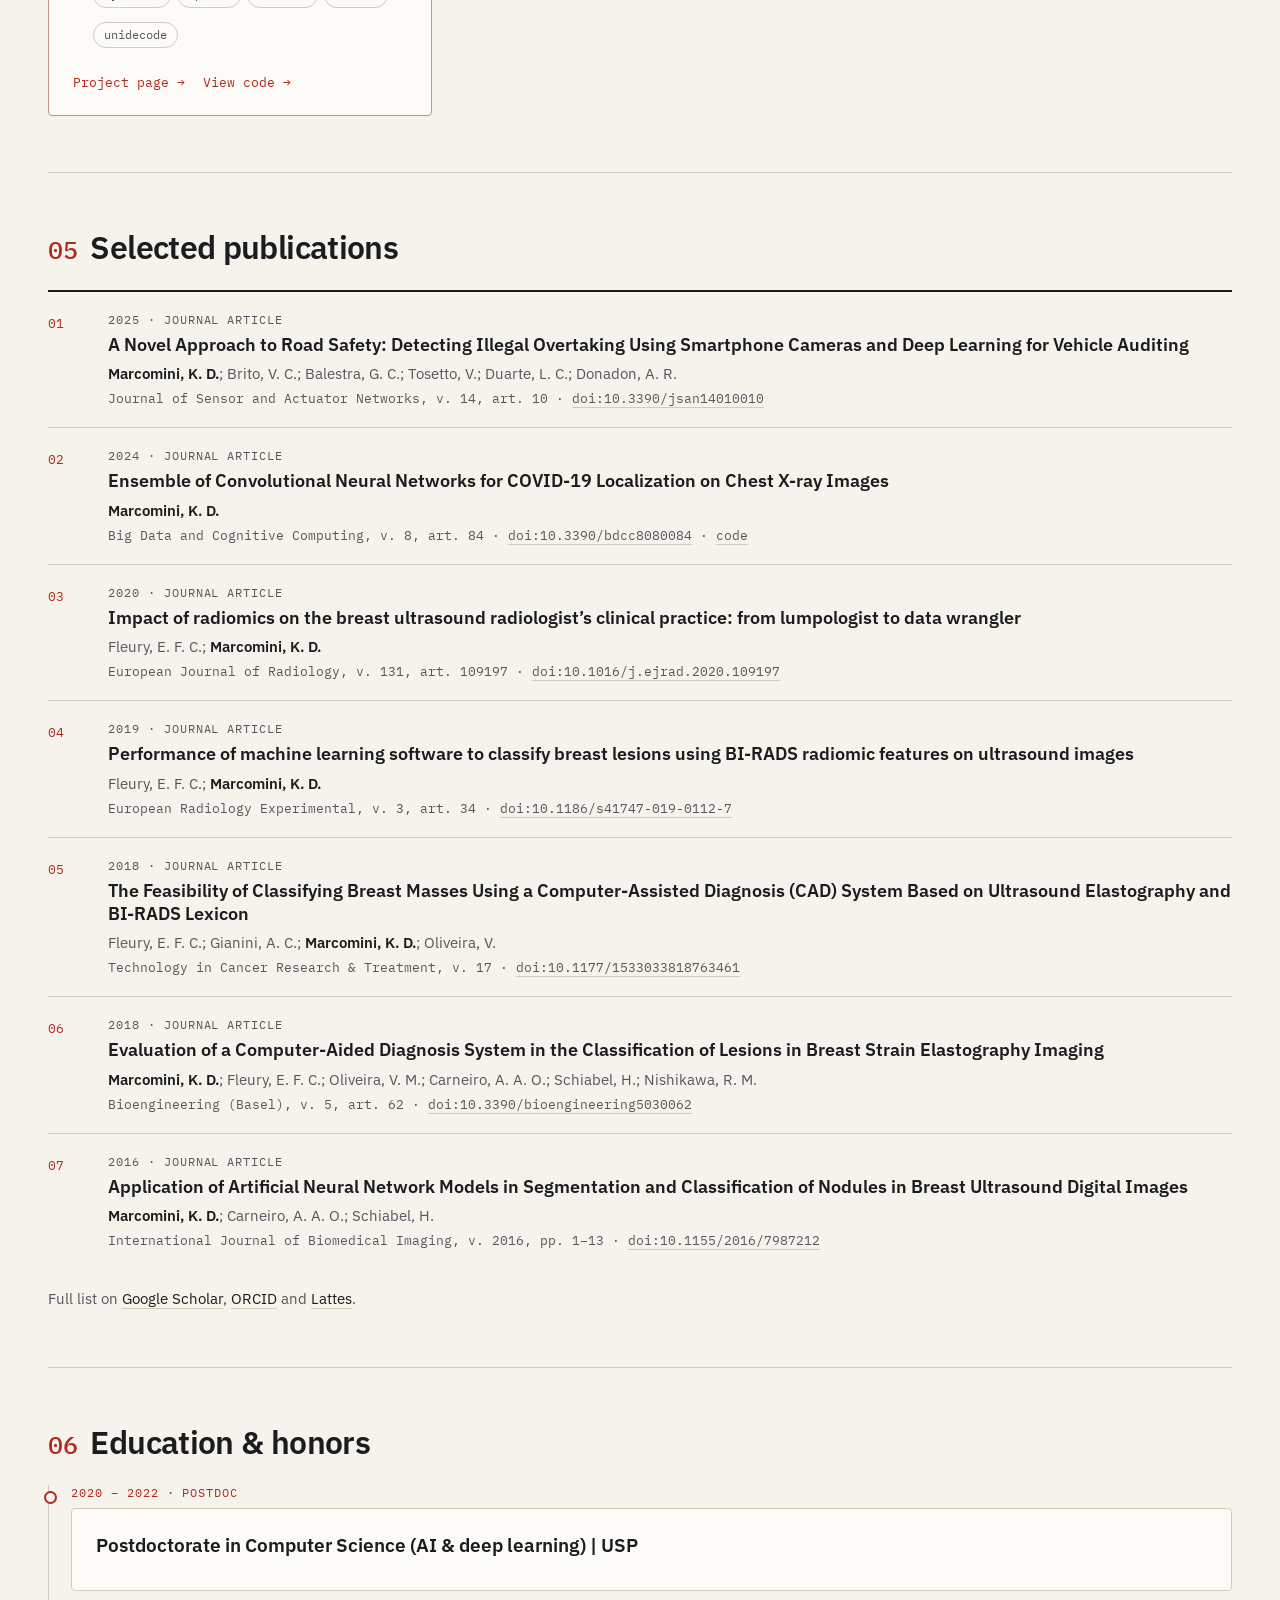
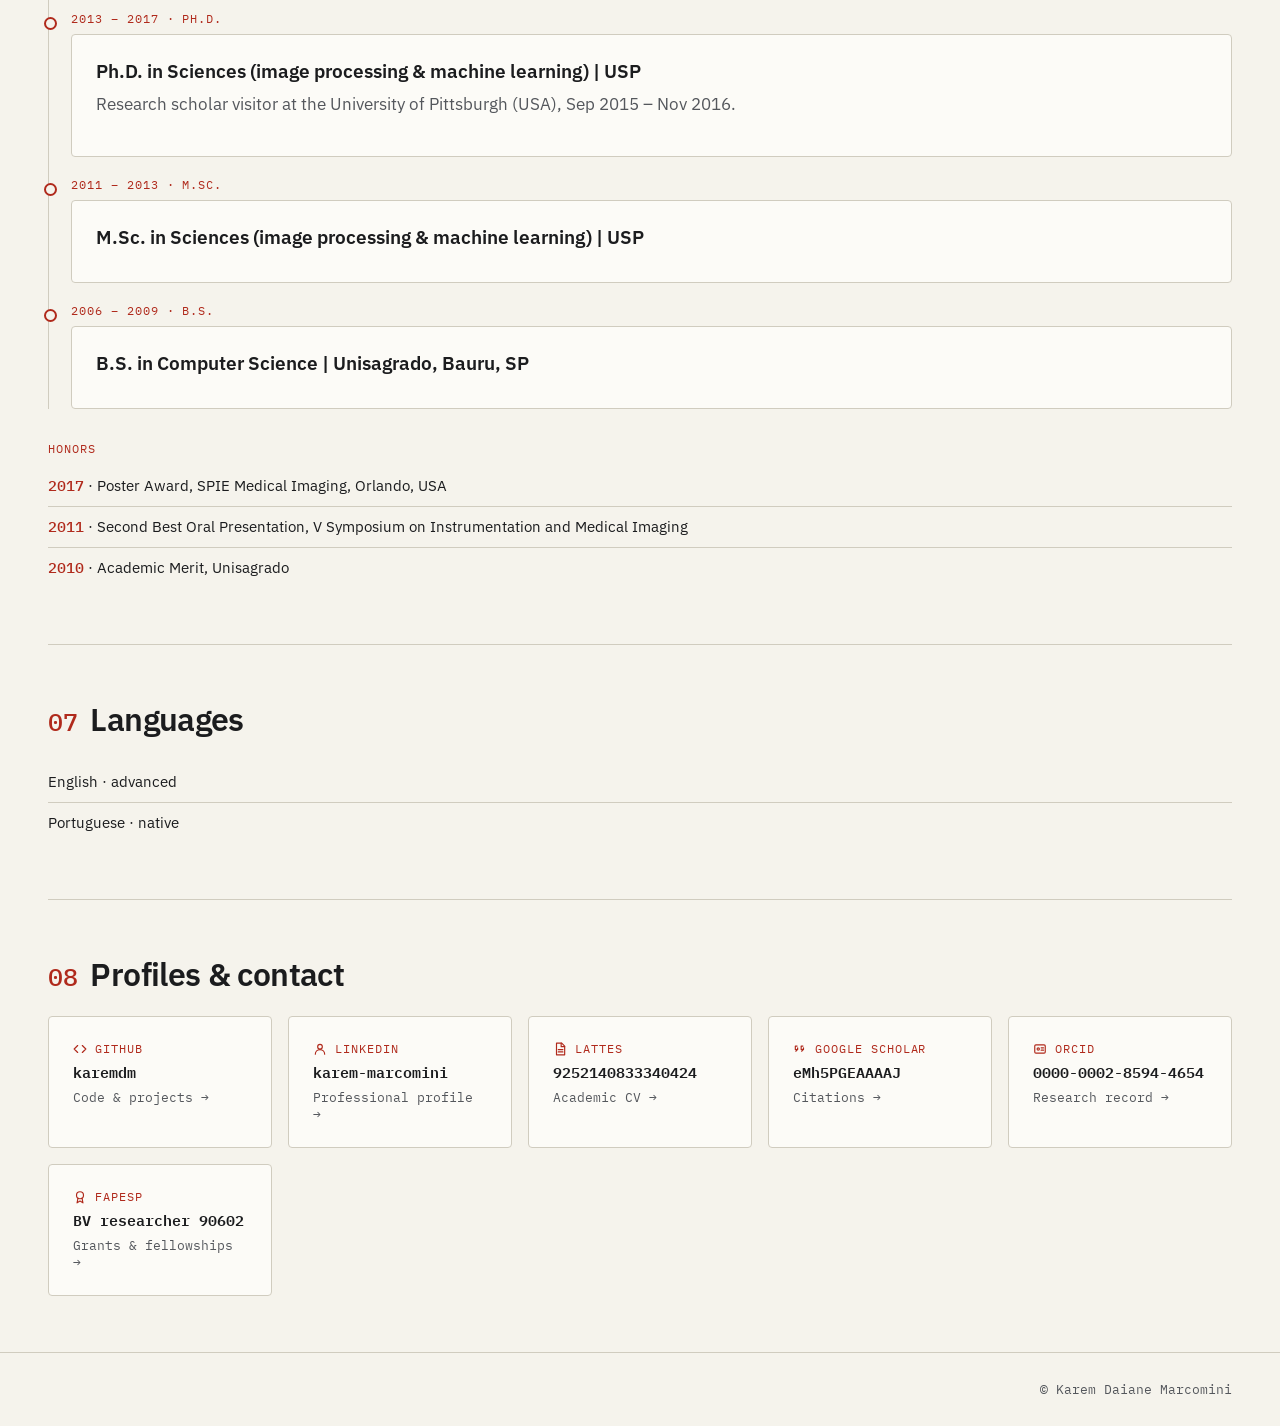
==== commit 5bebb986: "Home: NutriLabel card now lists 15 engines" ====
--- a/index.html
+++ b/index.html
@@ -177,8 +177,8 @@
         <article class="card" data-cat="ocr">
           <p class="card-meta"><span>OCR</span><span>CLI · web UI · Docker</span></p>
           <h3><a class="card-title" href="projects/nutrilabel-ocr/">NutriLabel OCR</a></h3>
-          <p>Turns a photo of a food package into structured nutrition data. Fourteen interchangeable OCR engines, from Tesseract and PaddleOCR to vision-language OCR models such as olmOCR and GLM-OCR, feed a layout-aware extractor that handles per-100 g and per-serving columns, EU and US formats, 15+ languages and rotated photos. Nutritional sanity rules catch typical OCR slips, and every engine is compared on a benchmark of real Open Food Facts photos. Includes a CLI, a local web interface, a Python API and Docker.</p>
-          <figure class="flow"><figcaption>Fig. 01 · pipeline</figcaption><ol><li>Package photo</li><li>OCR engine (1 of 14)</li><li>Layout-aware extractor</li><li>Nutrition sanity rules</li><li>Structured nutrients</li></ol></figure>
+          <p>Turns a photo of a food package into structured nutrition data. Fifteen interchangeable OCR engines, from Tesseract and PaddleOCR to vision-language OCR models such as olmOCR and GLM-OCR, feed a layout-aware extractor that handles per-100 g and per-serving columns, EU and US formats, 15+ languages and rotated photos. Nutritional sanity rules catch typical OCR slips, and every engine is compared on a benchmark of real Open Food Facts photos. Includes a CLI, a local web interface, a Python API and Docker.</p>
+          <figure class="flow"><figcaption>Fig. 01 · pipeline</figcaption><ol><li>Package photo</li><li>OCR engine (1 of 15)</li><li>Layout-aware extractor</li><li>Nutrition sanity rules</li><li>Structured nutrients</li></ol></figure>
           <ul class="chips"><li>Python</li><li>PaddleOCR</li><li>Tesseract</li><li>Surya / docTR / EasyOCR</li><li>Vision-language OCR</li><li>Transformers</li><li>Docker</li></ul>
           <p class="links"><a class="link" href="projects/nutrilabel-ocr/">Project page →</a><a class="link" href="https://github.com/karemdm/nutrilabel-ocr" rel="noopener">View code &rarr;</a></p>
         </article>
@@ -188,7 +188,7 @@
           <p>Checks personal protective equipment in video. Paired-class YOLO models detect each item as worn or not worn (hardhat, vest, gloves, goggles, mask), a tracker follows each worker, and a 3-second majority vote confirms violations before a box turns red, filtering out flicker. A vision-language model (SmolVLM or Idefics2) then double-checks each flagged worker's crop, for human review.</p>
           <figure class="flow"><figcaption>Fig. 02 · pipeline</figcaption><ol><li>Video</li><li>YOLO PPE (worn / not worn)</li><li>ByteTrack per worker</li><li>3 s majority vote</li><li>VLM crop check</li><li>Violation report</li></ol></figure>
           <ul class="chips"><li>Python</li><li>Ultralytics YOLOv8 / YOLO26</li><li>ByteTrack</li><li>SmolVLM / Idefics2</li><li>Streamlit</li><li>OpenCV</li></ul>
-          <p class="links"><a class="link" href="projects/ppe-compliance-vlm/">Project page →</a><a class="link" href="https://github.com/karemdm/ppe-compliance-vlm" rel="noopener">View code &rarr;</a><a class="link" href="https://doi.org/10.2118/216426-MS" rel="noopener">Paper · ADIPEC 2023 &rarr;</a></p>
+          <p class="links"><a class="link" href="projects/ppe-compliance-vlm/">Project page →</a><a class="link" href="https://github.com/karemdm/ppe-compliance-vlm" rel="noopener">View code &rarr;</a></p>
         </article>
         <article class="card" data-cat="video">
           <p class="card-meta"><span>Video analytics</span><span>CLI</span></p>
@@ -283,15 +283,6 @@
         <li>
           <span class="pub-n">03</span>
           <div>
-            <p class="pub-meta"><span>2023</span><span>Conference paper</span></p>
-            <h3><a href="https://doi.org/10.2118/216426-MS" rel="noopener">Optimizing Industrial Risk Management Through AI and No-Code Platform: A Global Solution for the Oil and Gas Industry</a></h3>
-            <p class="pub-authors">Fortunato, H. E.; <b>Marcomini, K. D.</b>; Soares, G. J.; Gremes, M. F.; Alberto, P. F.; Reis, F. J.; Abbas, C.</p>
-            <p class="pub-venue">ADIPEC 2023, Abu Dhabi · <a href="https://doi.org/10.2118/216426-MS" rel="noopener">doi:10.2118/216426-MS</a> · <a href="projects/ppe-compliance-vlm/">PPE project</a></p>
-          </div>
-        </li>
-        <li>
-          <span class="pub-n">04</span>
-          <div>
             <p class="pub-meta"><span>2020</span><span>Journal article</span></p>
             <h3><a href="https://doi.org/10.1016/j.ejrad.2020.109197" rel="noopener">Impact of radiomics on the breast ultrasound radiologist’s clinical practice: from lumpologist to data wrangler</a></h3>
             <p class="pub-authors">Fleury, E. F. C.; <b>Marcomini, K. D.</b></p>
@@ -299,7 +290,7 @@
           </div>
         </li>
         <li>
-          <span class="pub-n">05</span>
+          <span class="pub-n">04</span>
           <div>
             <p class="pub-meta"><span>2019</span><span>Journal article</span></p>
             <h3><a href="https://doi.org/10.1186/s41747-019-0112-7" rel="noopener">Performance of machine learning software to classify breast lesions using BI-RADS radiomic features on ultrasound images</a></h3>
@@ -308,7 +299,7 @@
           </div>
         </li>
         <li>
-          <span class="pub-n">06</span>
+          <span class="pub-n">05</span>
           <div>
             <p class="pub-meta"><span>2018</span><span>Journal article</span></p>
             <h3><a href="https://doi.org/10.1177/1533033818763461" rel="noopener">The Feasibility of Classifying Breast Masses Using a Computer-Assisted Diagnosis (CAD) System Based on Ultrasound Elastography and BI-RADS Lexicon</a></h3>
@@ -317,7 +308,7 @@
           </div>
         </li>
         <li>
-          <span class="pub-n">07</span>
+          <span class="pub-n">06</span>
           <div>
             <p class="pub-meta"><span>2018</span><span>Journal article</span></p>
             <h3><a href="https://doi.org/10.3390/bioengineering5030062" rel="noopener">Evaluation of a Computer-Aided Diagnosis System in the Classification of Lesions in Breast Strain Elastography Imaging</a></h3>
@@ -326,7 +317,7 @@
           </div>
         </li>
         <li>
-          <span class="pub-n">08</span>
+          <span class="pub-n">07</span>
           <div>
             <p class="pub-meta"><span>2016</span><span>Journal article</span></p>
             <h3><a href="https://doi.org/10.1155/2016/7987212" rel="noopener">Application of Artificial Neural Network Models in Segmentation and Classification of Nodules in Breast Ultrasound Digital Images</a></h3>
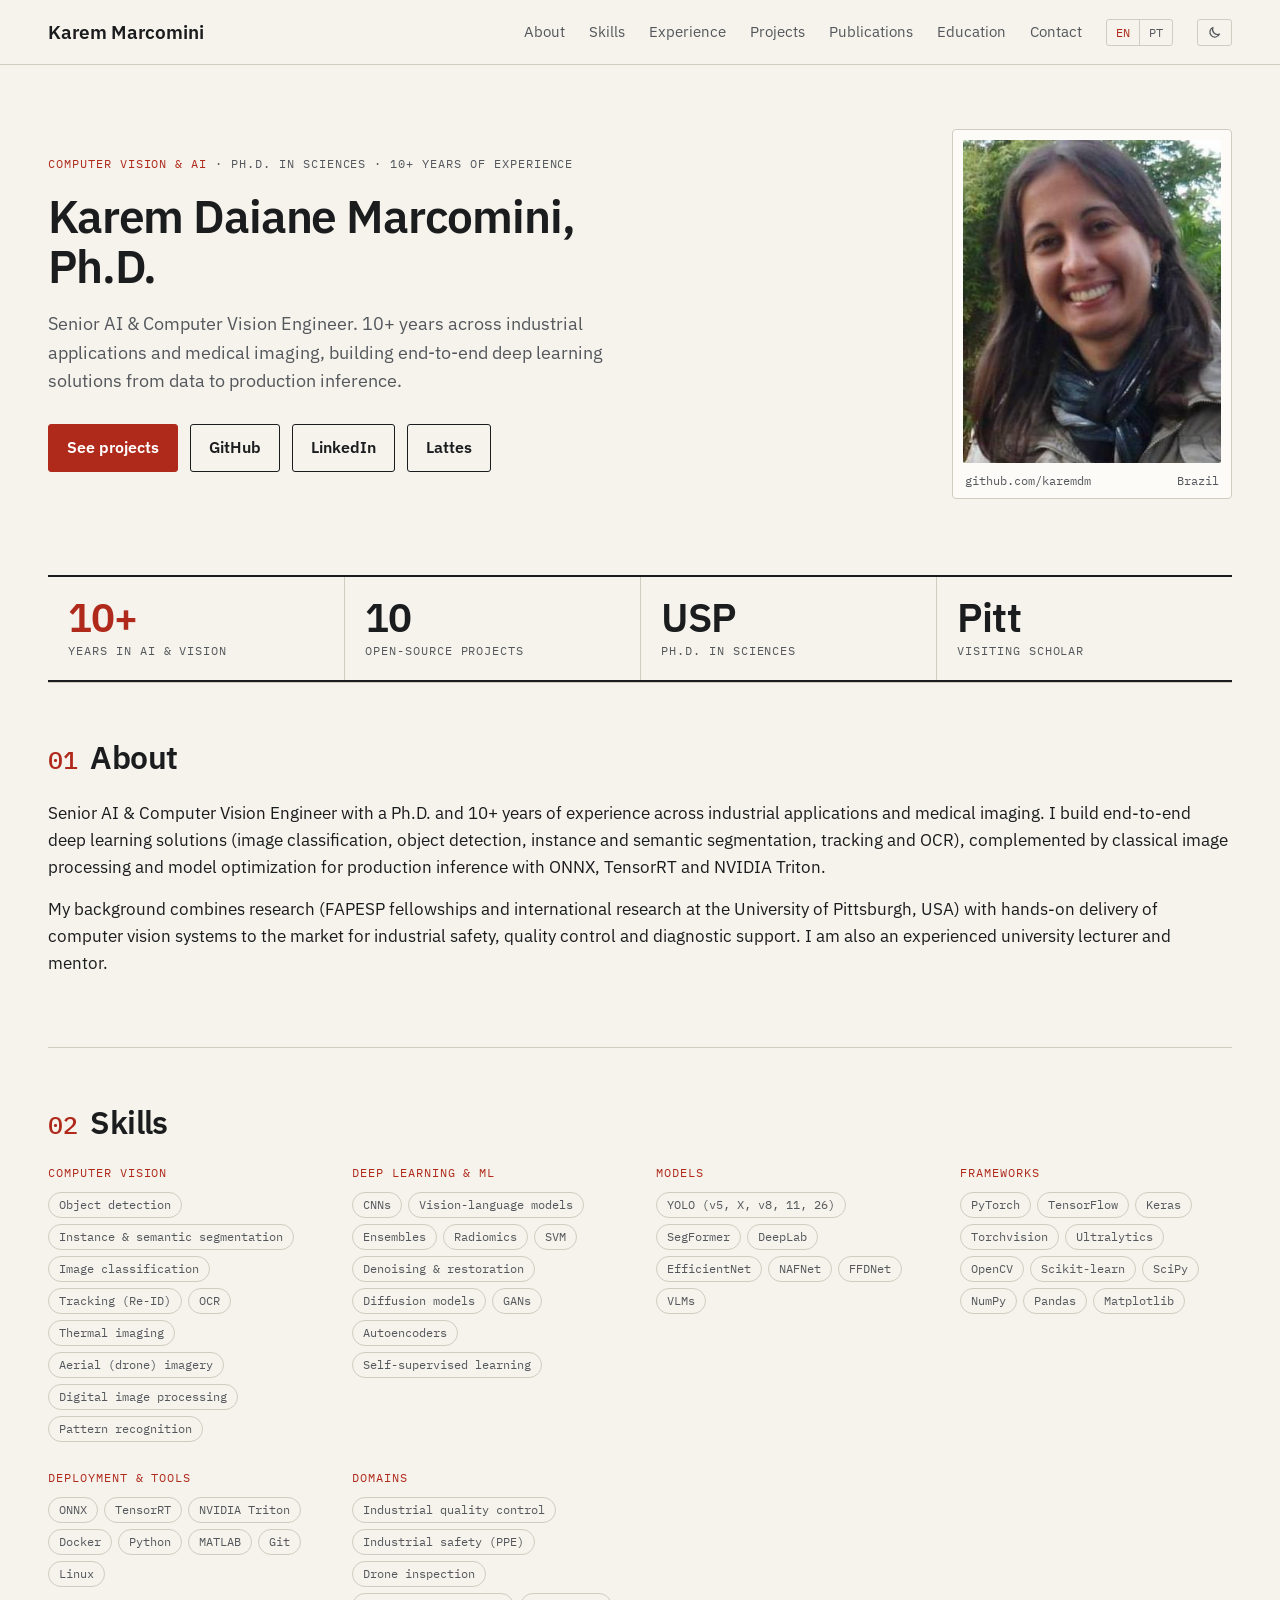
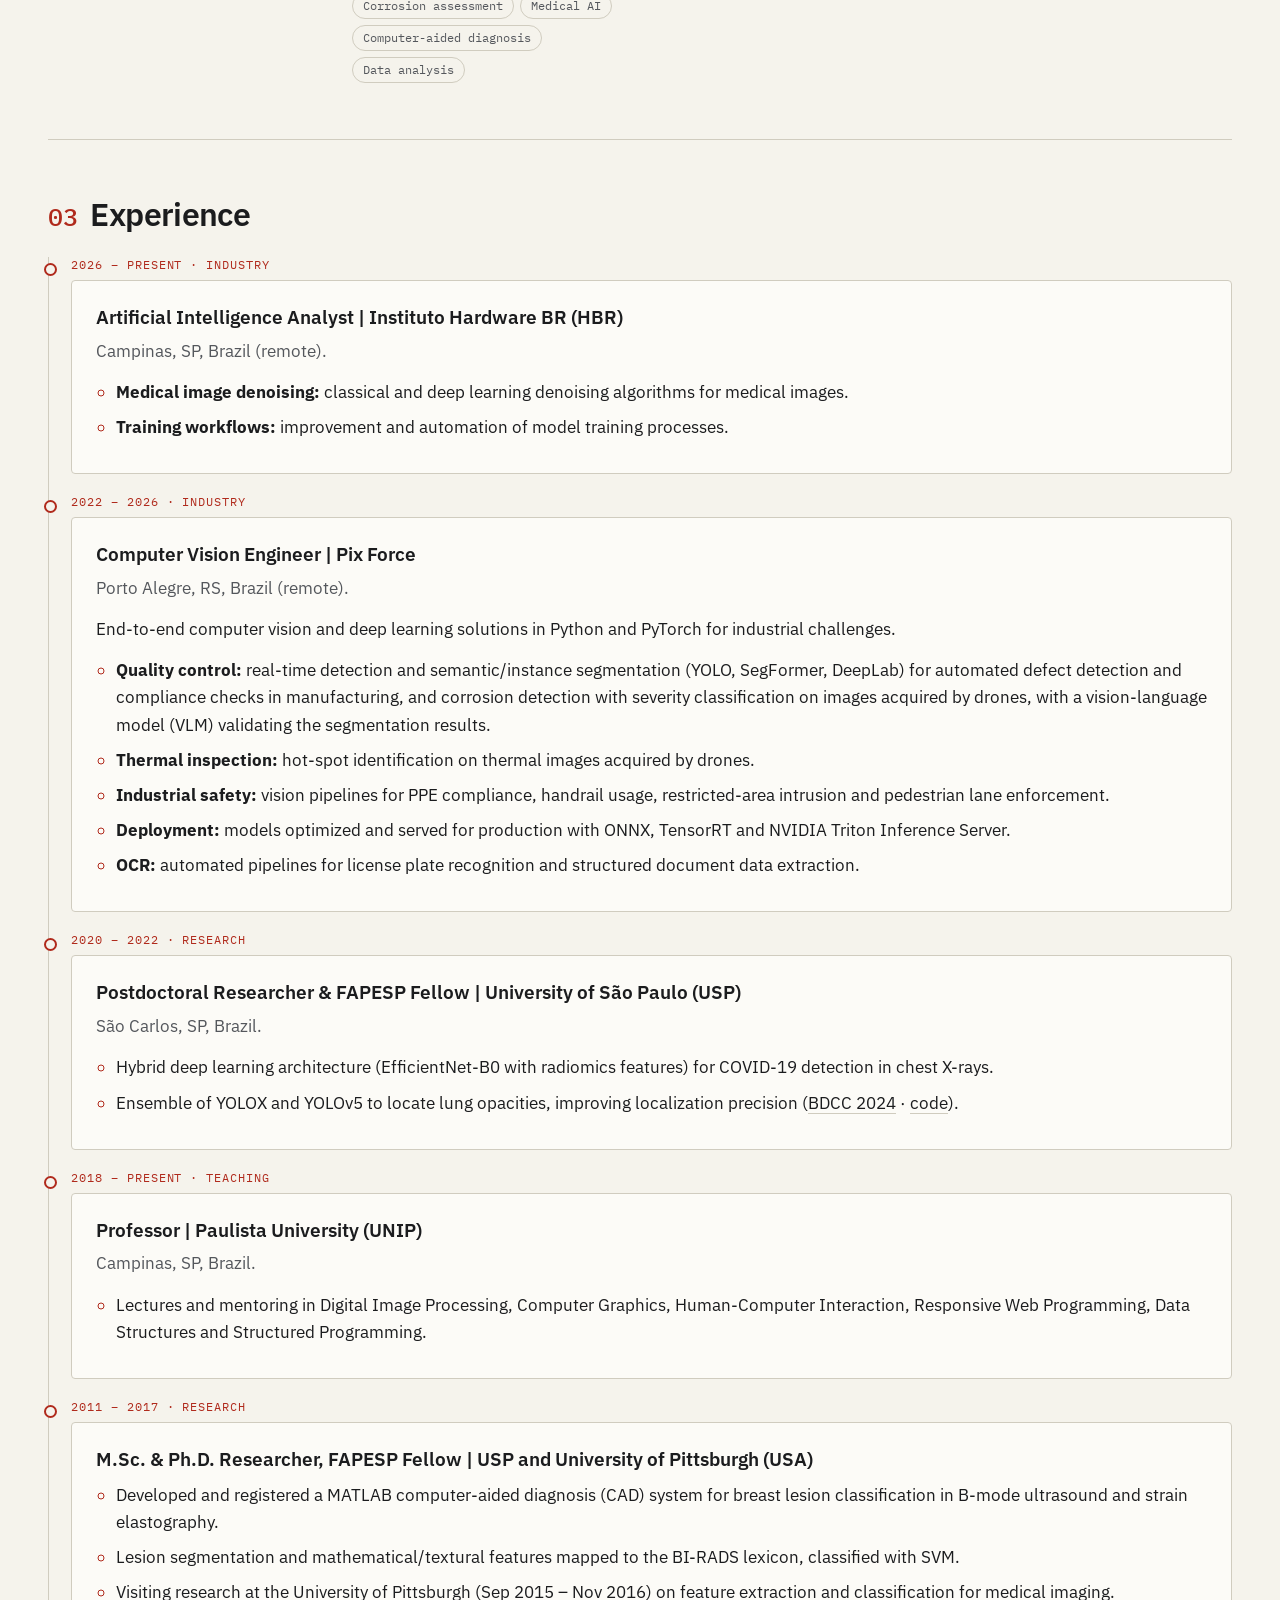
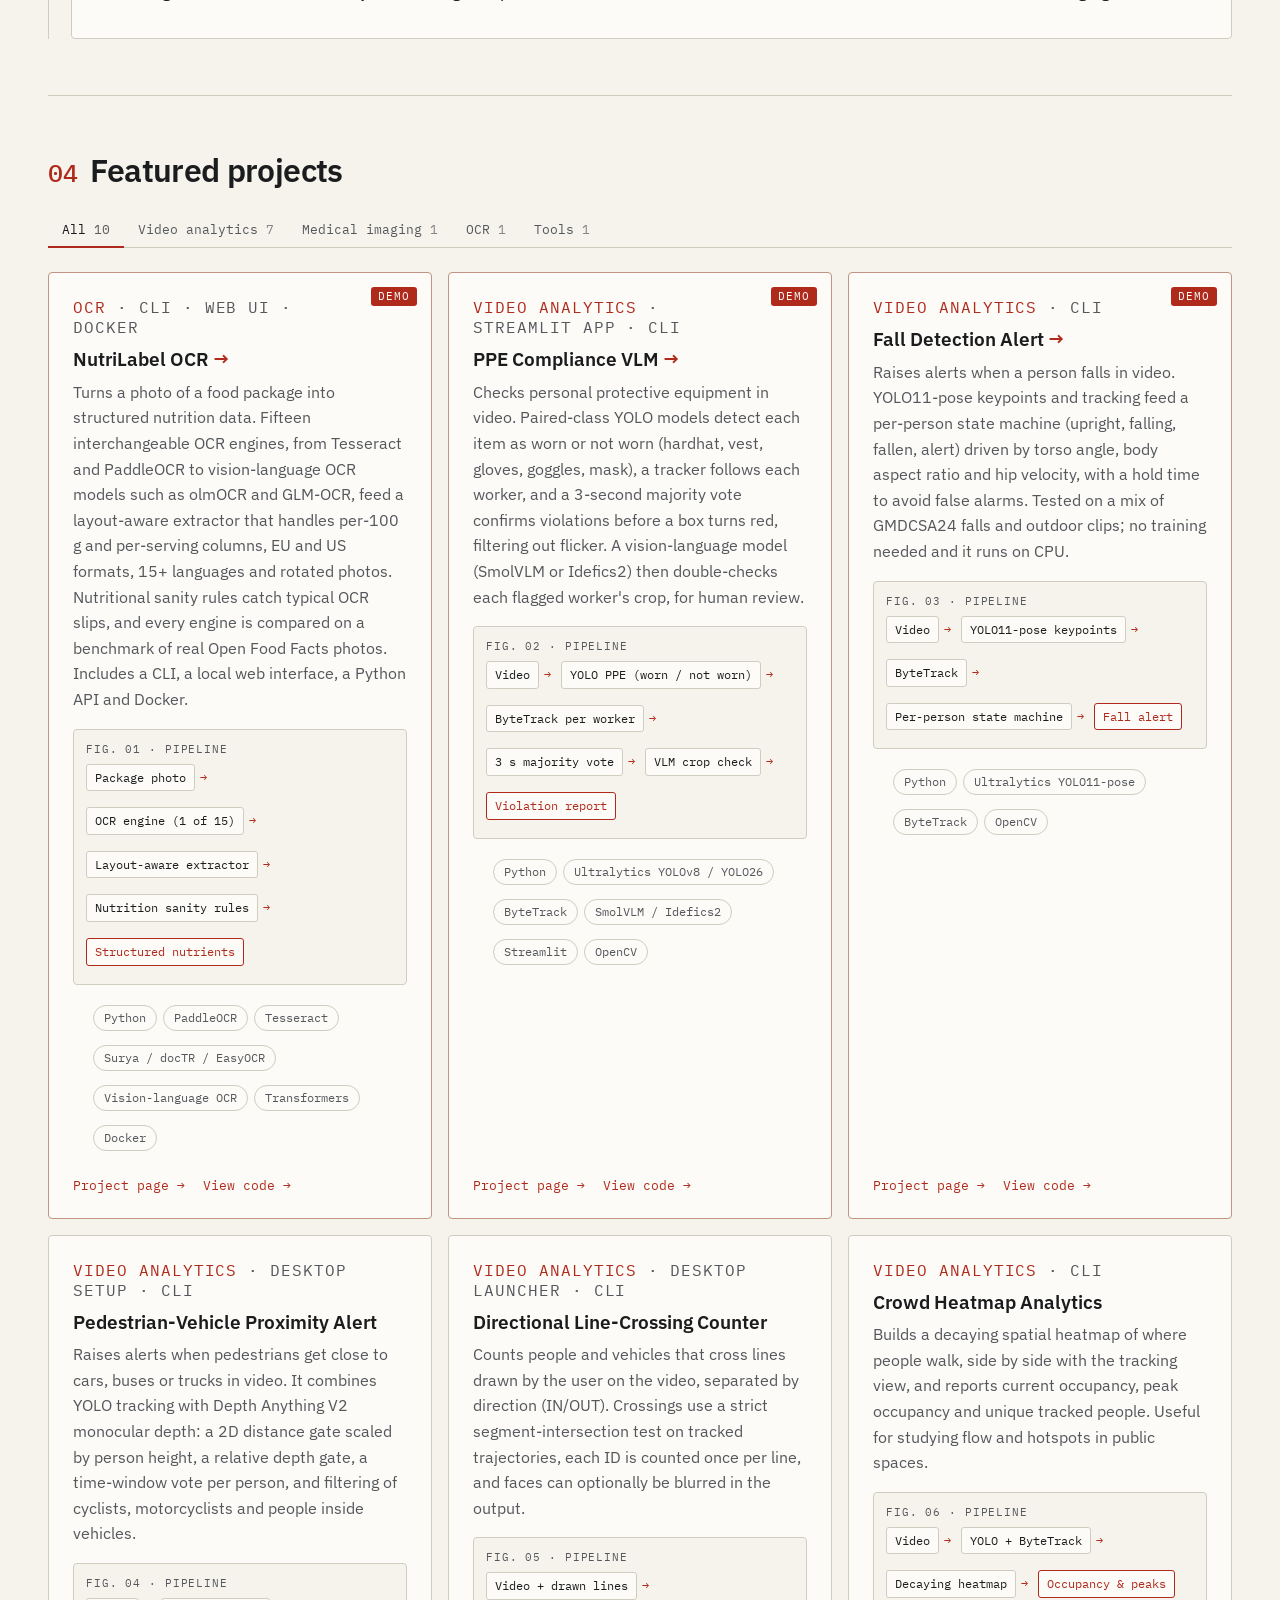
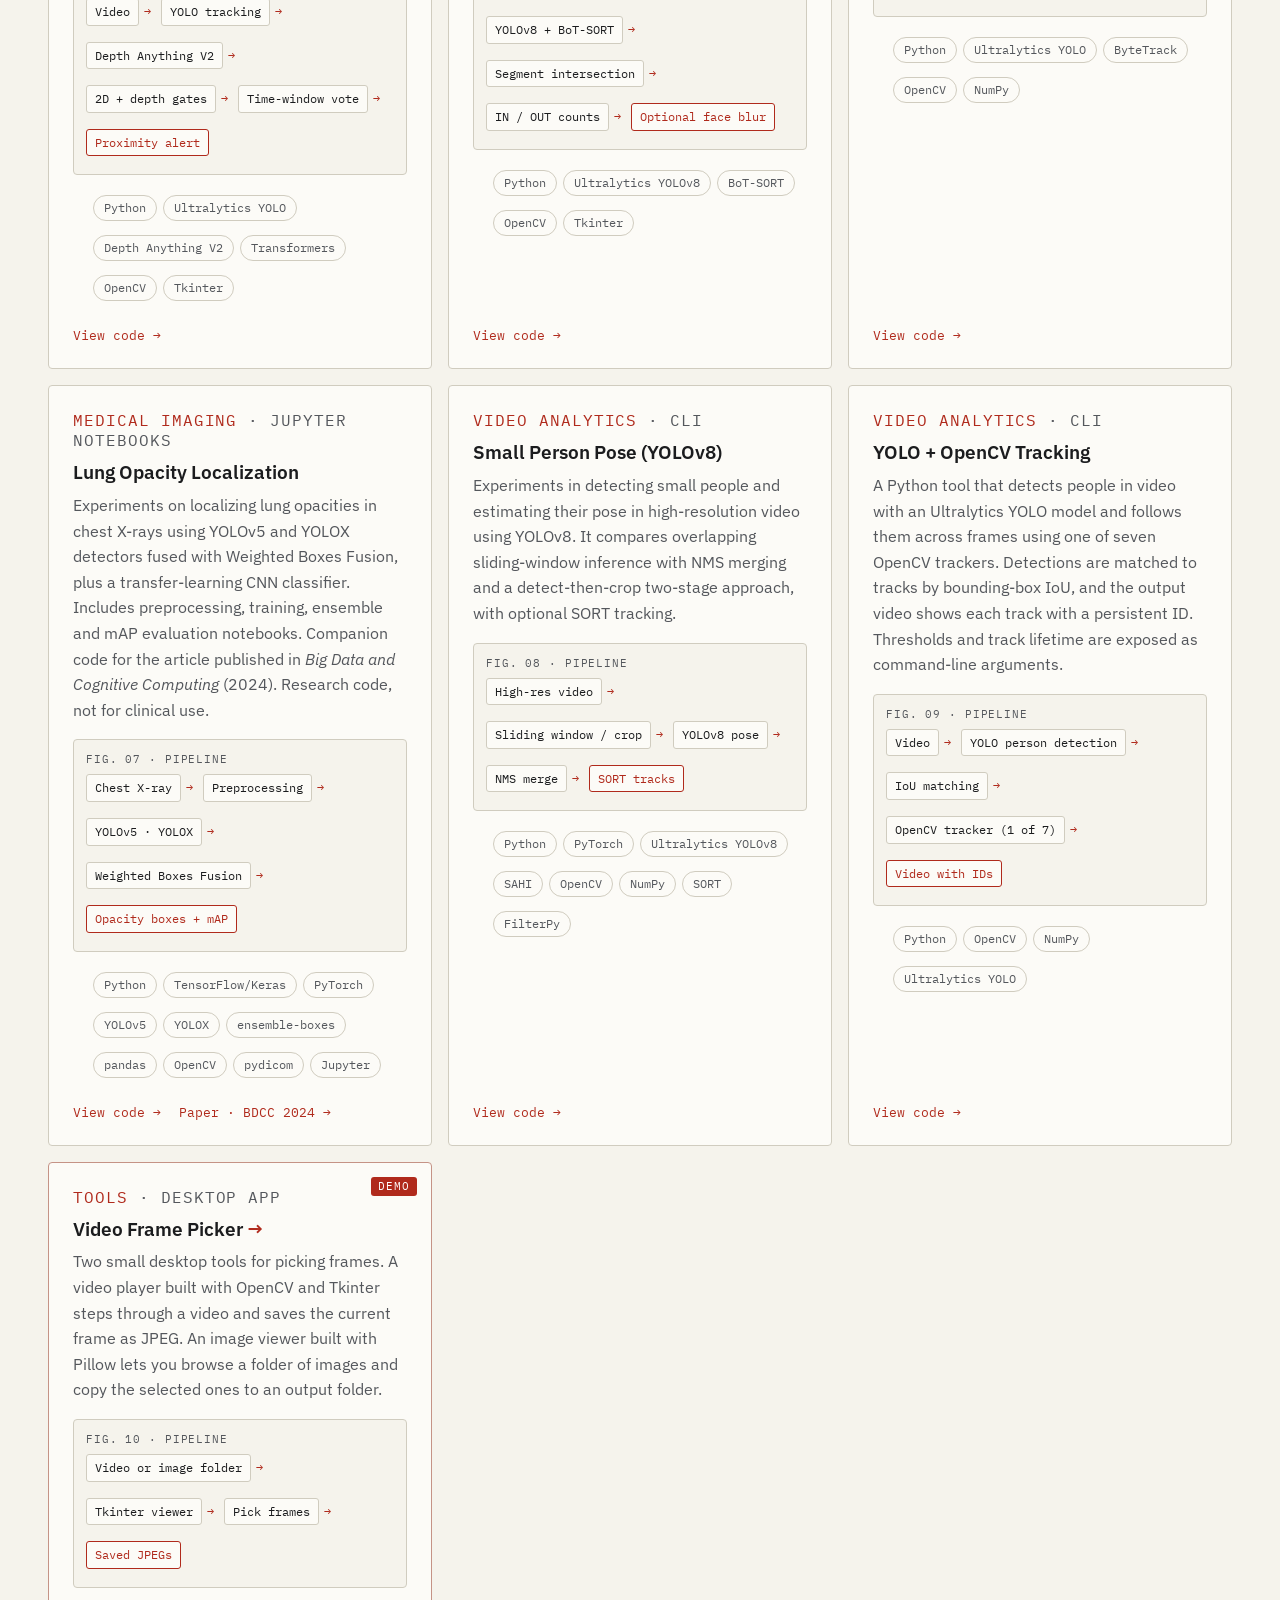
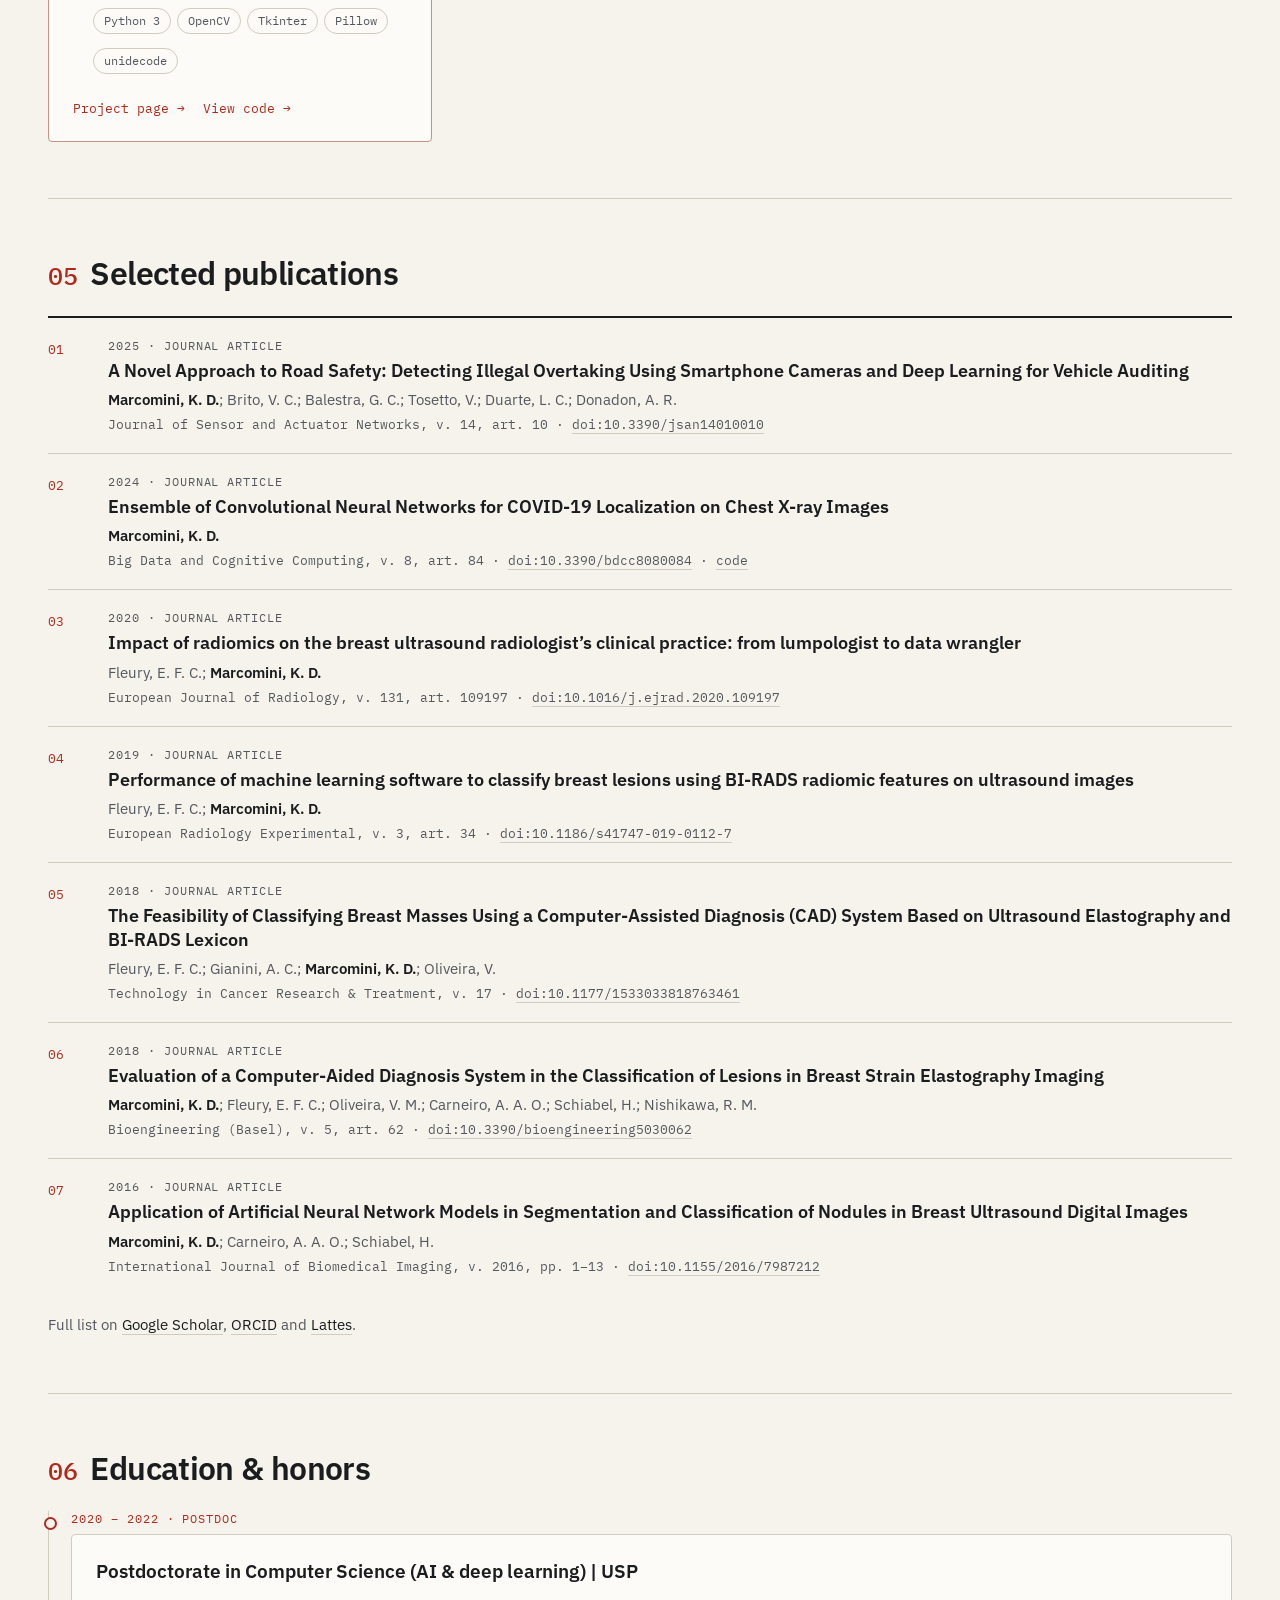
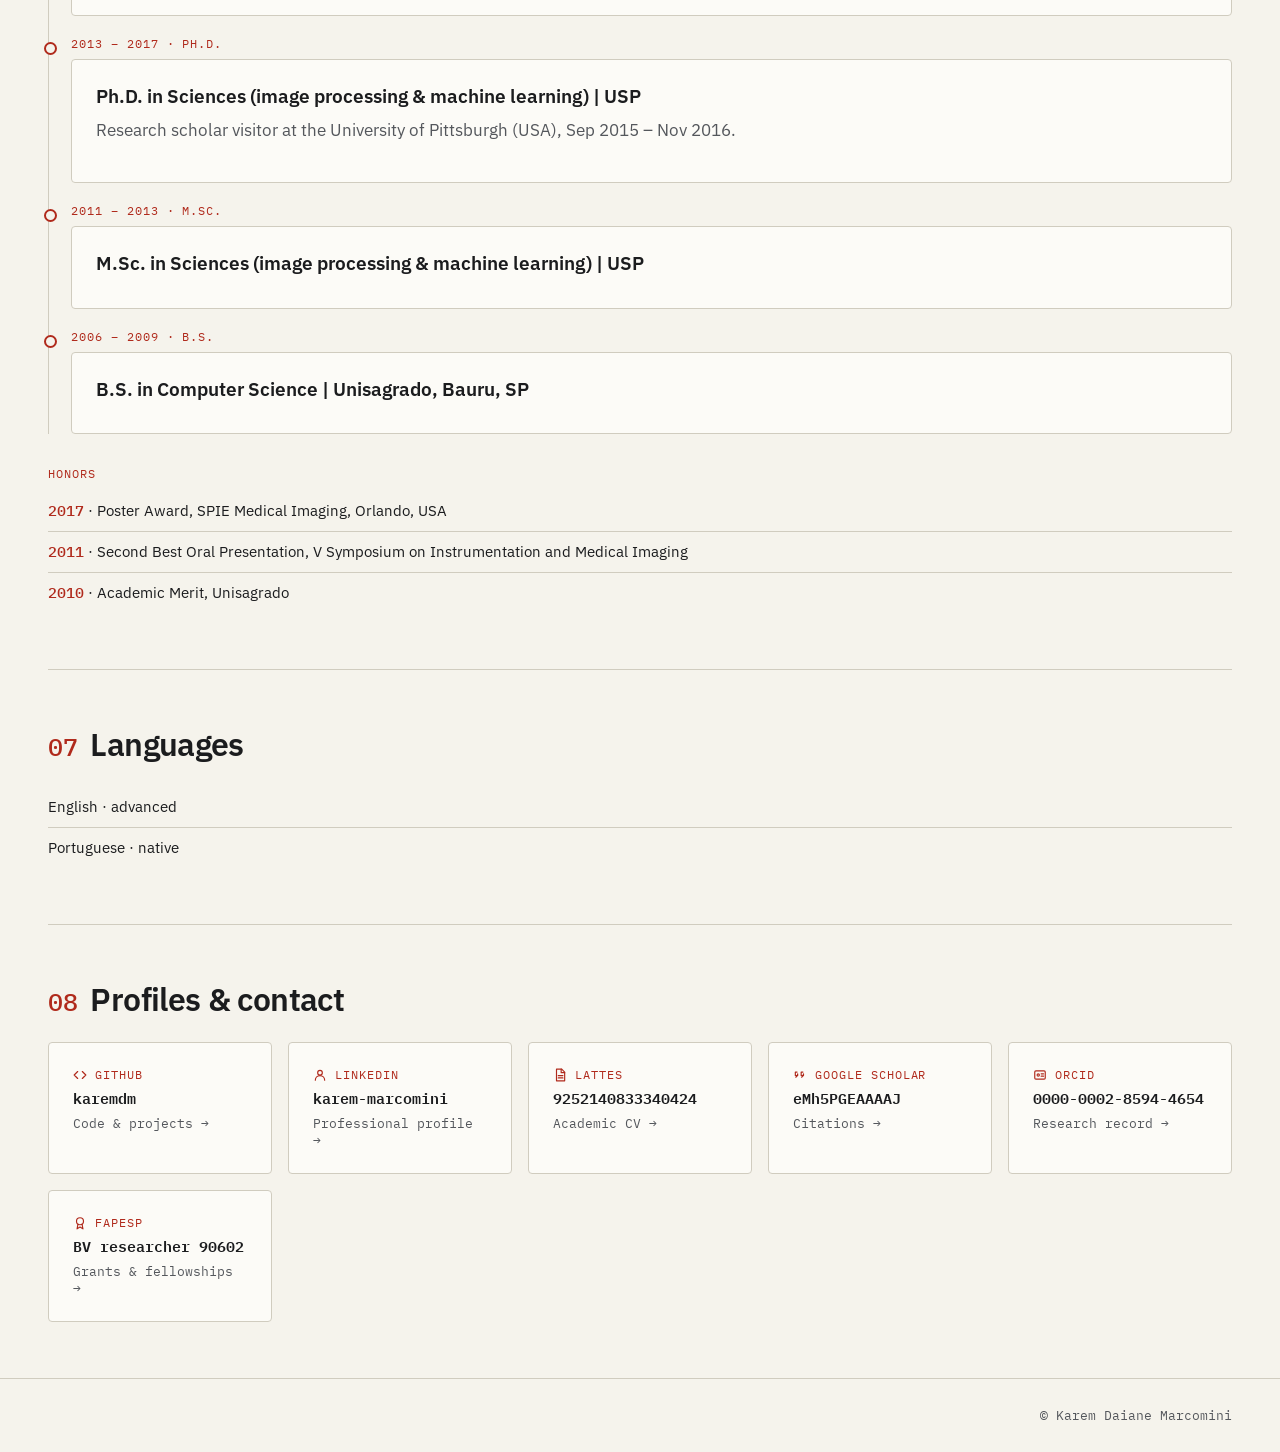
==== commit 188ffd83: "Mention occupant filtering on the proximity alert card" ====
--- a/index.html
+++ b/index.html
@@ -201,7 +201,7 @@
         <article class="card" data-cat="video">
           <p class="card-meta"><span>Video analytics</span><span>Desktop setup · CLI</span></p>
           <h3>Pedestrian-Vehicle Proximity Alert</h3>
-          <p>Raises alerts when pedestrians get close to cars, buses or trucks in video. It combines YOLO tracking with Depth Anything V2 monocular depth: a 2D distance gate scaled by person height, a relative depth gate, a time-window vote per person, and filtering of cyclists and motorcyclists.</p>
+          <p>Raises alerts when pedestrians get close to cars, buses or trucks in video. It combines YOLO tracking with Depth Anything V2 monocular depth: a 2D distance gate scaled by person height, a relative depth gate, a time-window vote per person, and filtering of cyclists, motorcyclists and people inside vehicles.</p>
           <figure class="flow"><figcaption>Fig. 04 · pipeline</figcaption><ol><li>Video</li><li>YOLO tracking</li><li>Depth Anything V2</li><li>2D + depth gates</li><li>Time-window vote</li><li>Proximity alert</li></ol></figure>
           <ul class="chips"><li>Python</li><li>Ultralytics YOLO</li><li>Depth Anything V2</li><li>Transformers</li><li>OpenCV</li><li>Tkinter</li></ul>
           <a class="link" href="https://github.com/karemdm/pedestrian-vehicle-proximity-alert" rel="noopener">View code &rarr;</a>
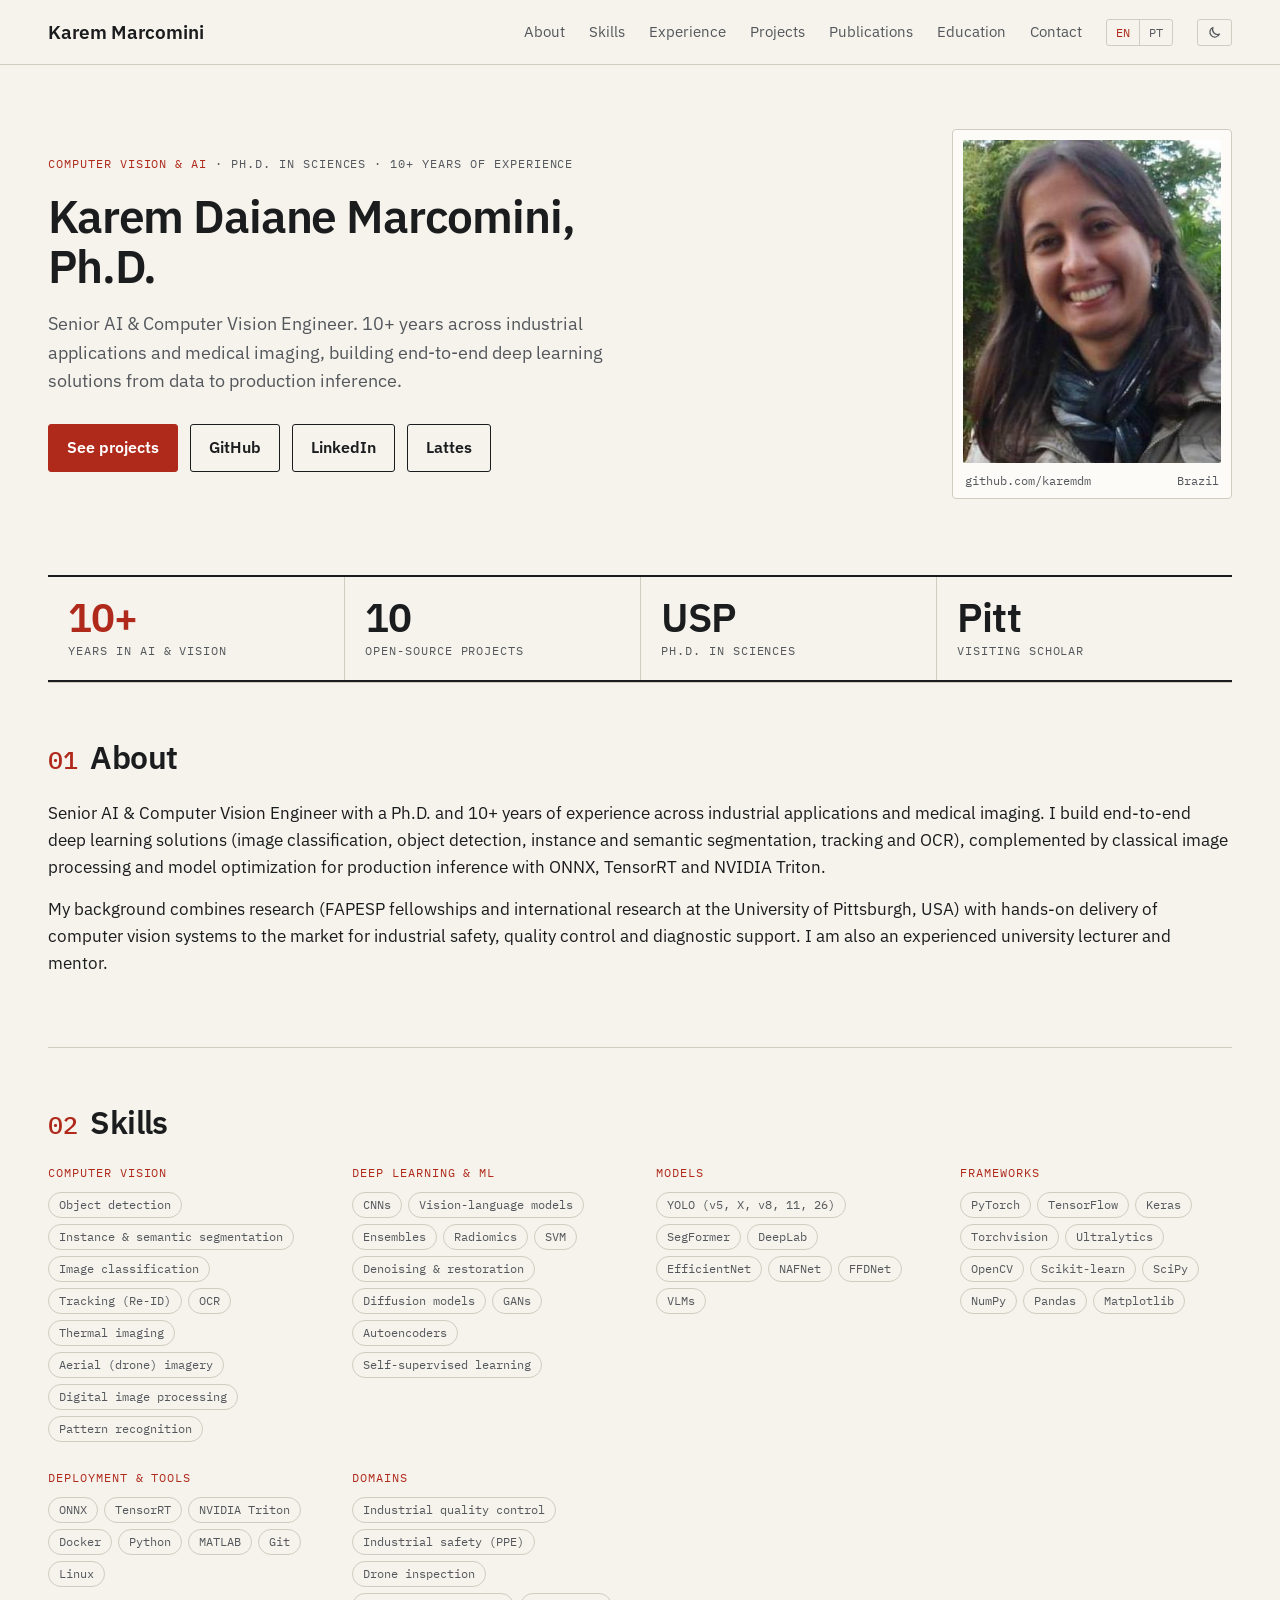
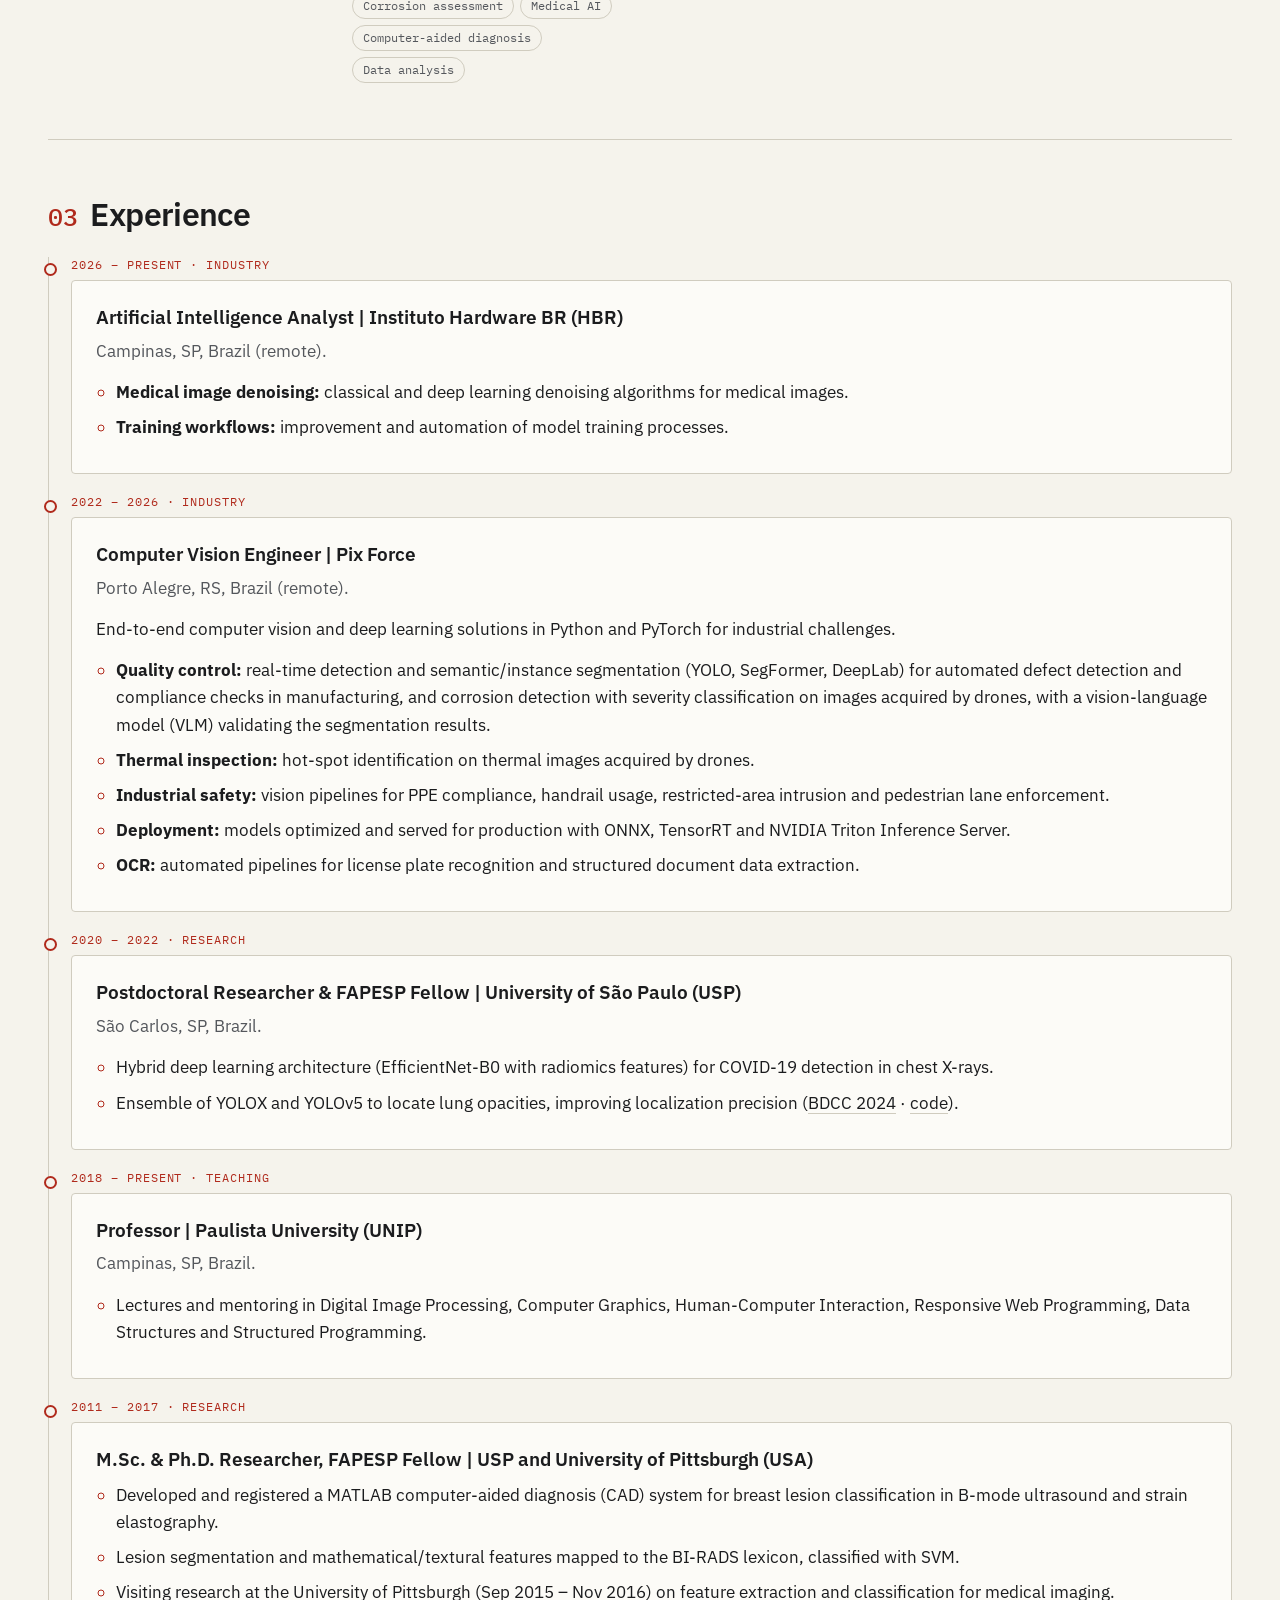
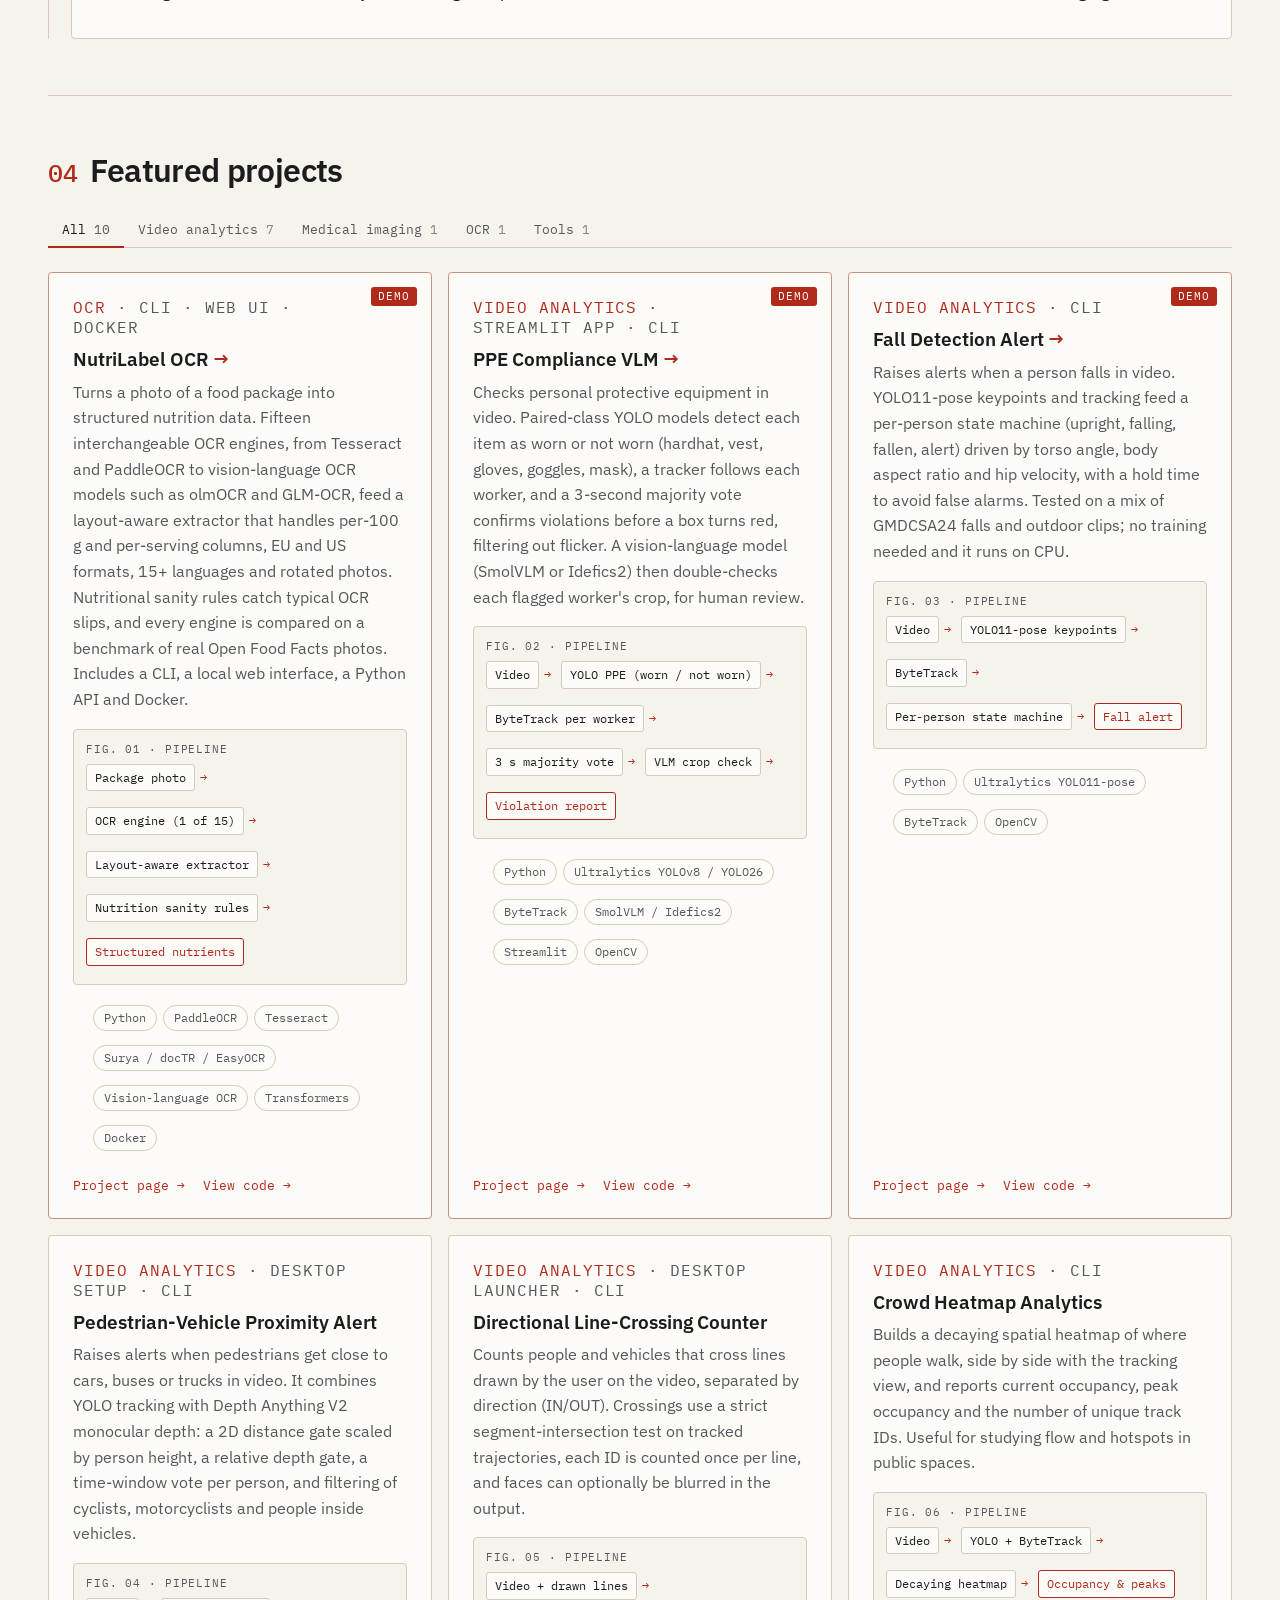
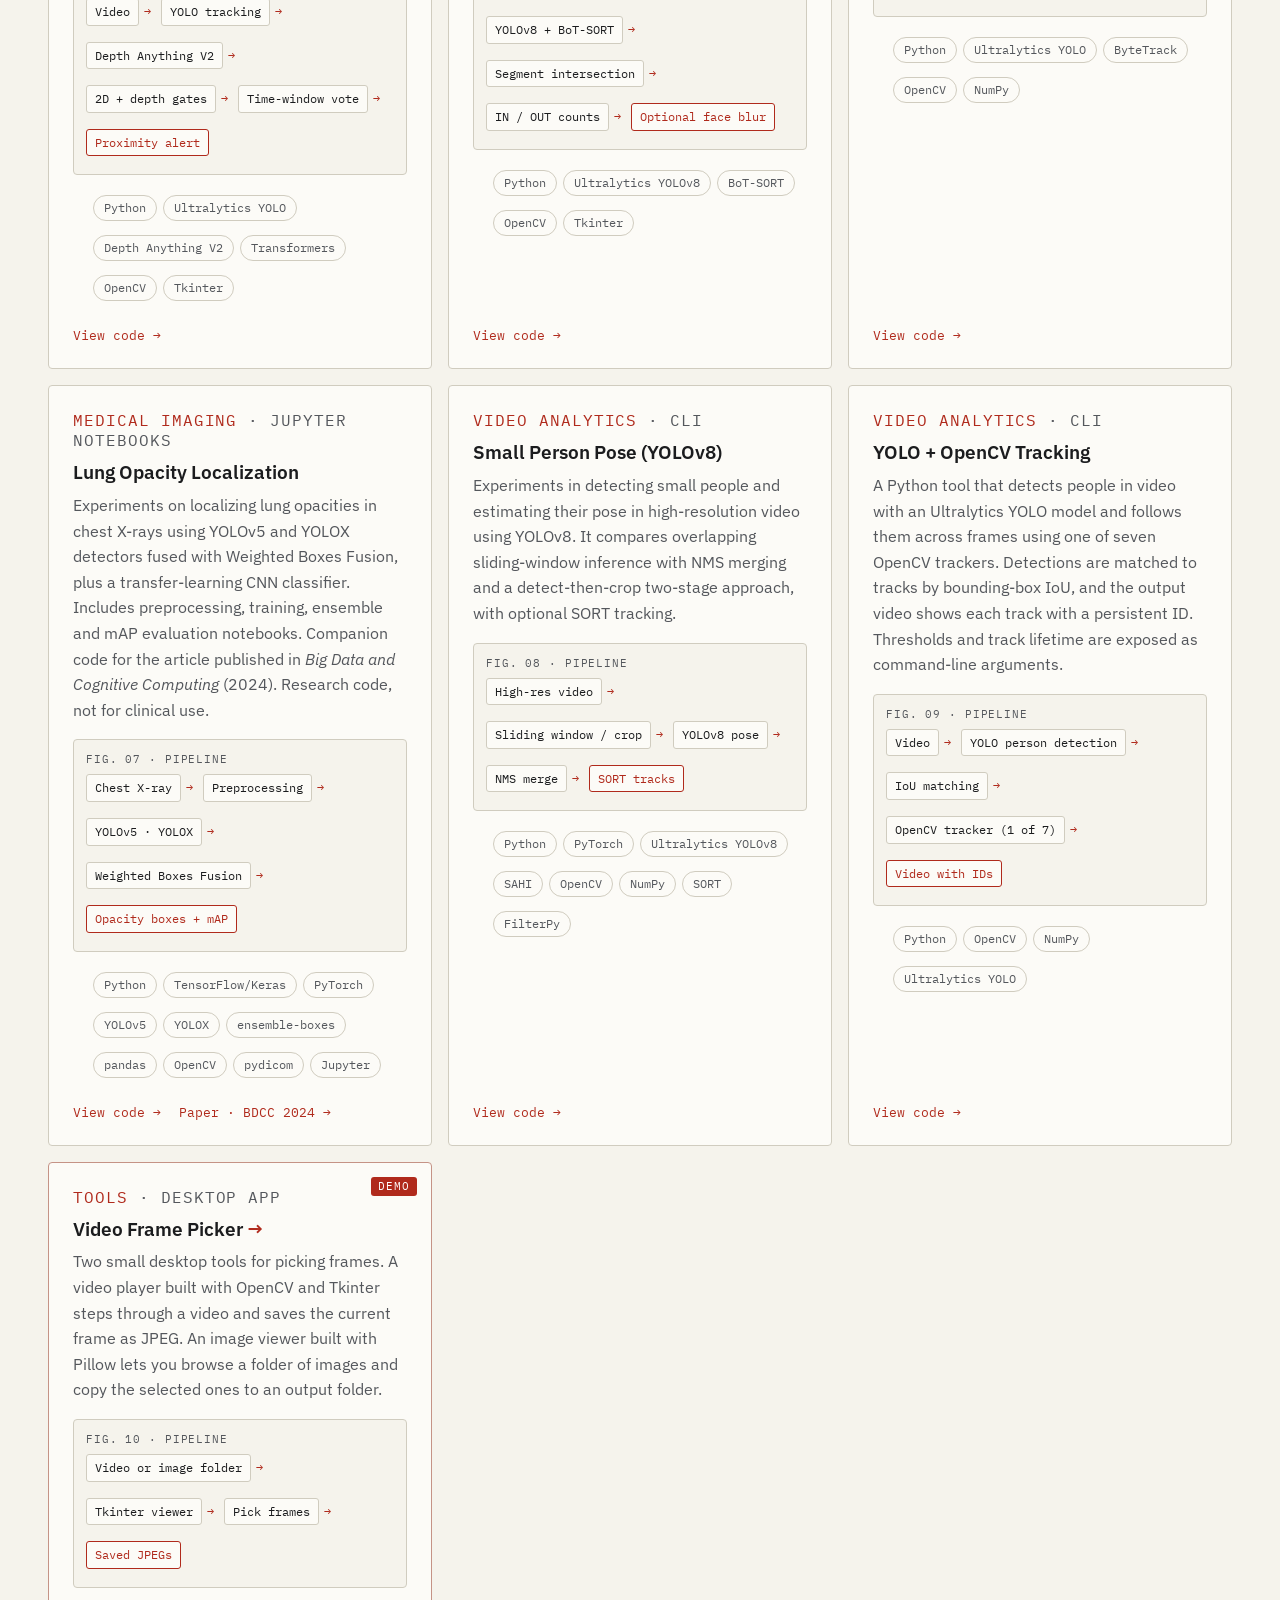
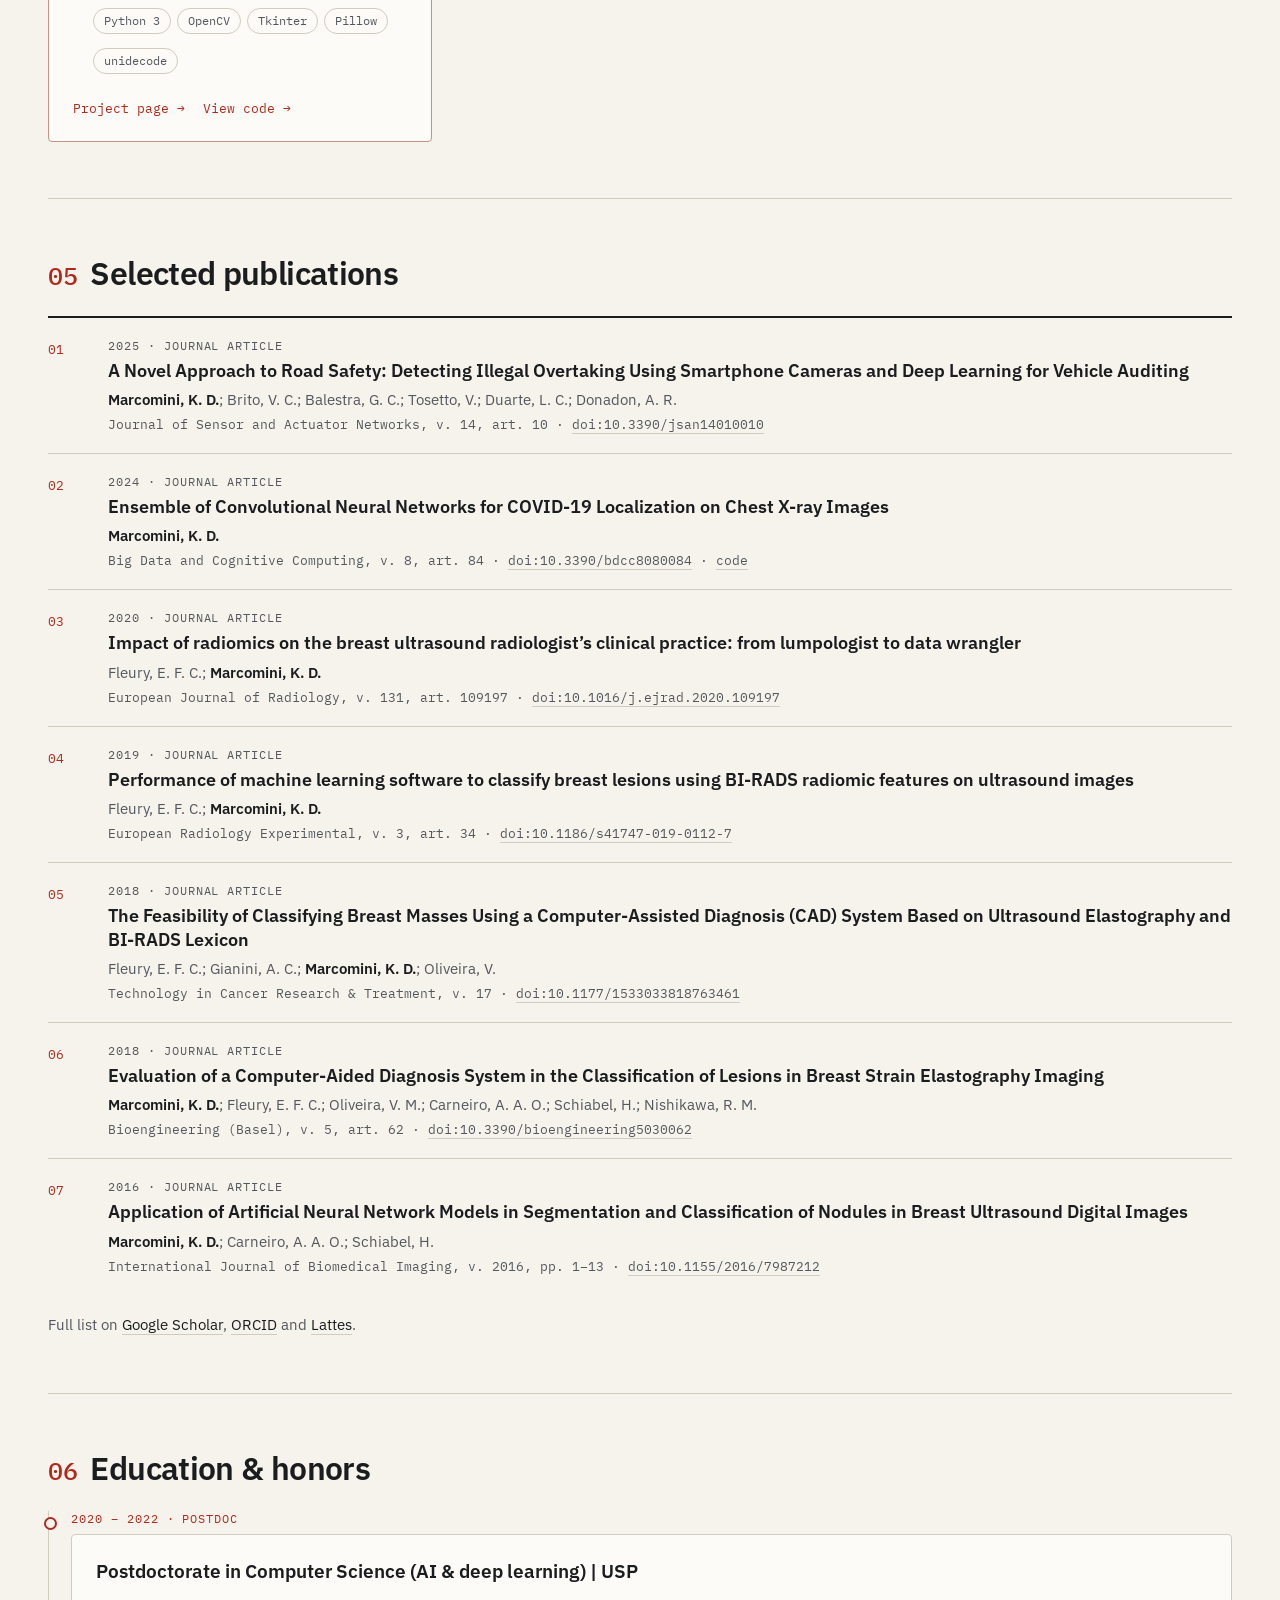
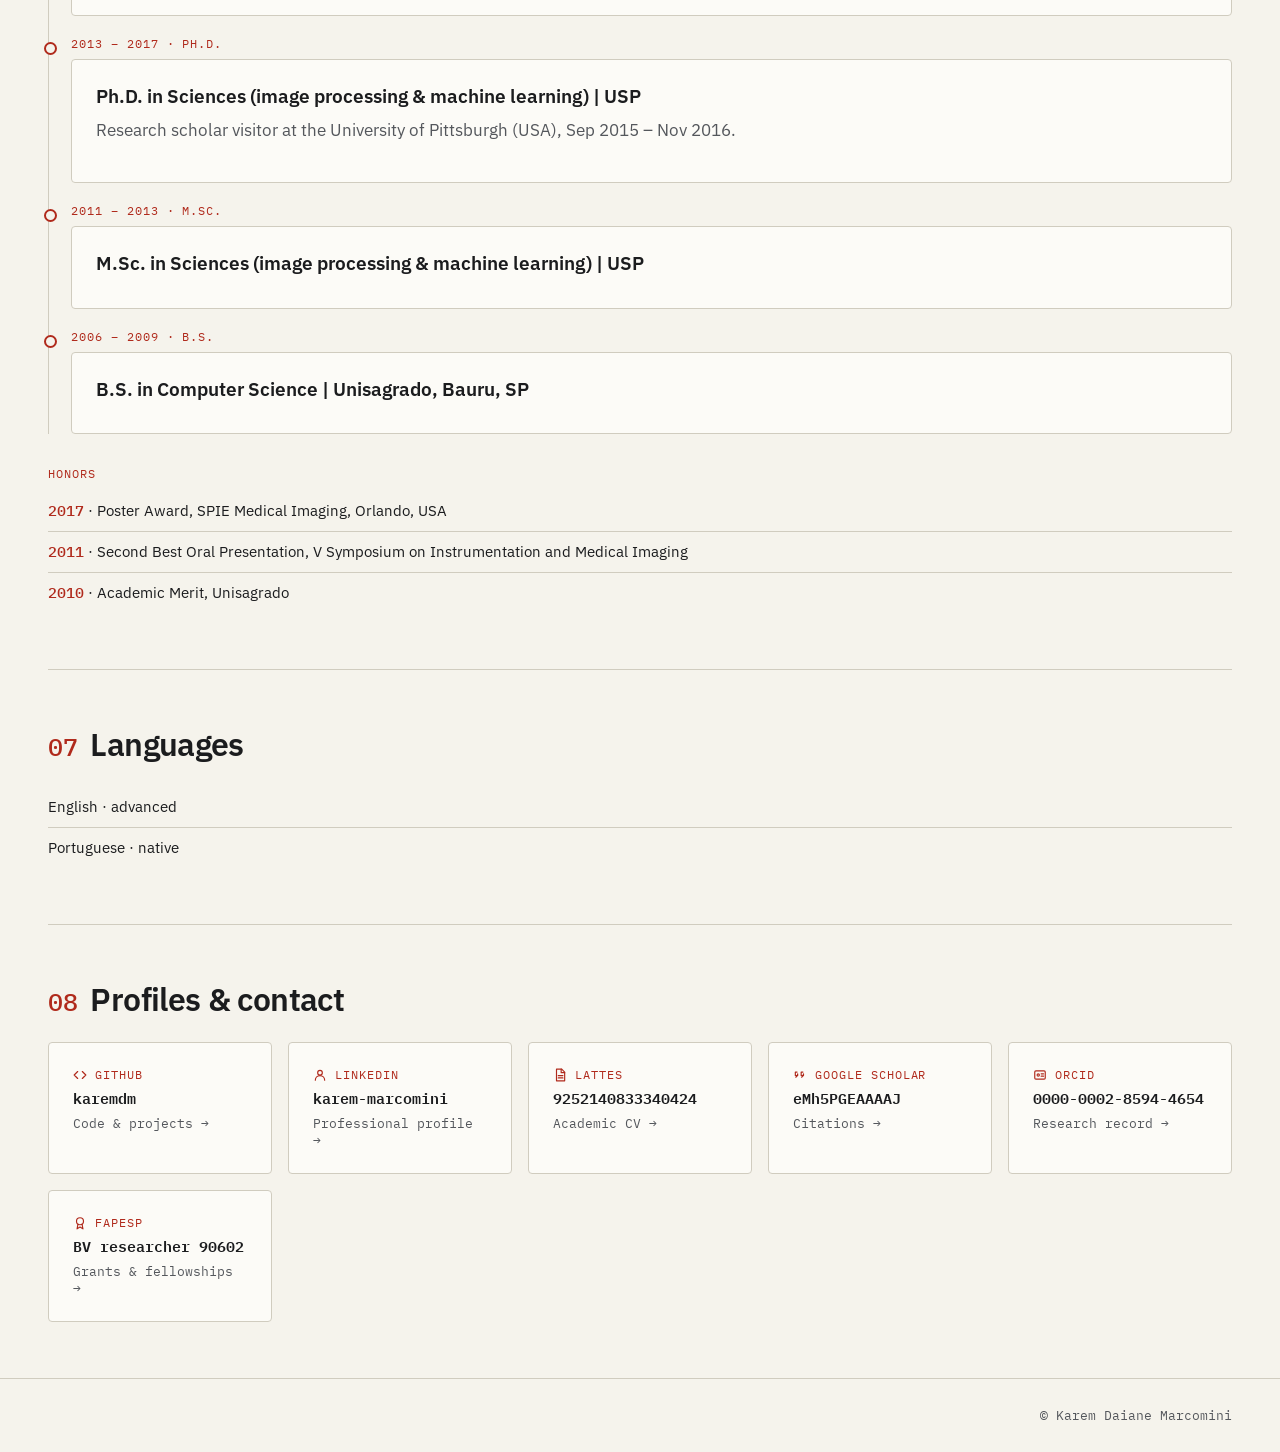
==== commit 17b4050c: "Crowd Heatmap card: the counter reports unique track IDs" ====
--- a/index.html
+++ b/index.html
@@ -217,7 +217,7 @@
         <article class="card" data-cat="video">
           <p class="card-meta"><span>Video analytics</span><span>CLI</span></p>
           <h3>Crowd Heatmap Analytics</h3>
-          <p>Builds a decaying spatial heatmap of where people walk, side by side with the tracking view, and reports current occupancy, peak occupancy and unique tracked people. Useful for studying flow and hotspots in public spaces.</p>
+          <p>Builds a decaying spatial heatmap of where people walk, side by side with the tracking view, and reports current occupancy, peak occupancy and the number of unique track IDs. Useful for studying flow and hotspots in public spaces.</p>
           <figure class="flow"><figcaption>Fig. 06 · pipeline</figcaption><ol><li>Video</li><li>YOLO + ByteTrack</li><li>Decaying heatmap</li><li>Occupancy &amp; peaks</li></ol></figure>
           <ul class="chips"><li>Python</li><li>Ultralytics YOLO</li><li>ByteTrack</li><li>OpenCV</li><li>NumPy</li></ul>
           <a class="link" href="https://github.com/karemdm/crowd-heatmap-analytics" rel="noopener">View code &rarr;</a>
